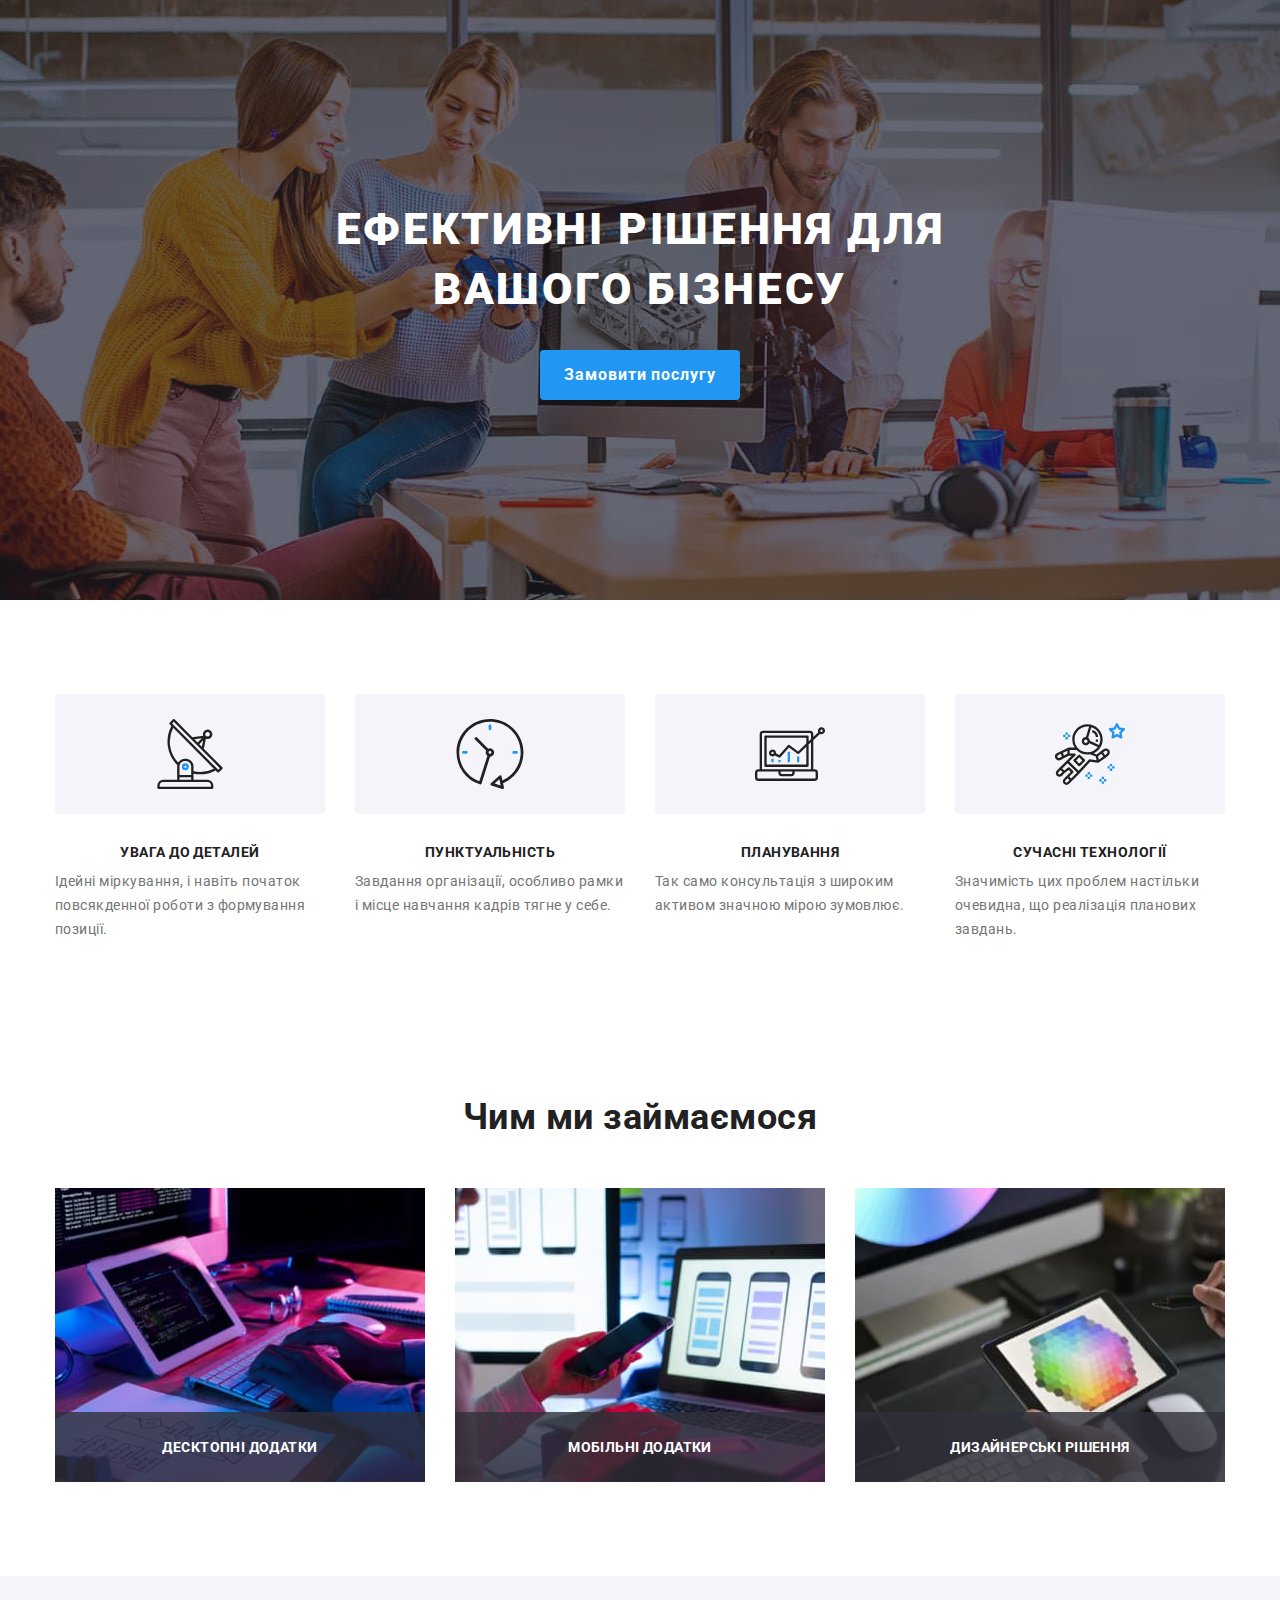
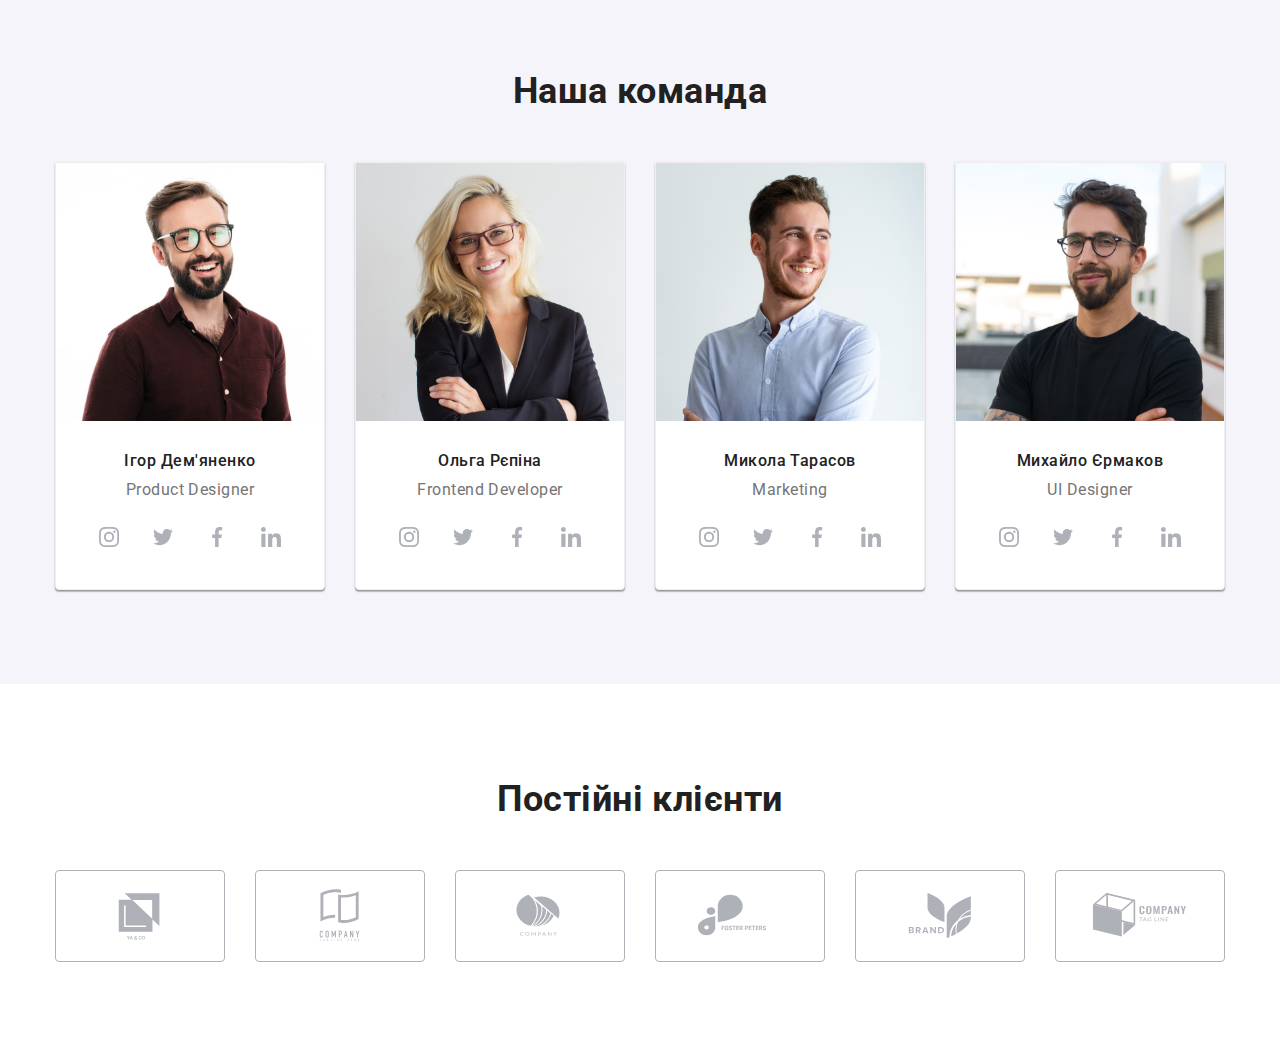
==== index.html @ 3c2da61d "адаптує модальне вікно і бекдроп" ====
<!DOCTYPE html>
<html lang="uk">
  <head>
    <meta charset="UTF-8" />
    <meta http-equiv="X-UA-Compatible" content="IE=edge" />
    <meta name="viewport" content="width=device-width, initial-scale=1.0" />
    <title>WebStudio</title>
    <link
      href="https://fonts.googleapis.com/css2?family=Raleway:wght@700&family=Roboto:wght@400;500;700;900&display=swap"
      rel="stylesheet"
    />
    <link
      rel="stylesheet"
      href="https://cdnjs.cloudflare.com/ajax/libs/modern-normalize/1.1.0/modern-normalize.min.css"
    />
    <link rel="stylesheet" href="./css/styles.css" />
    <link rel="stylesheet" href="./css/main.min.css" />
  </head>
  <body>
    <!--Шапка-->
    <!--
      <header class="header">
      <div class="container header__container">
        <nav class="navigation header__navigation">
          <a class="logo-header" href="#"><span class="web">Web</span>Studio</a>
          <ul class="menu list">
            <li class="menu__item">
              <a class="menu__link current" href="./index.html">Студія</a>
            </li>
            <li class="menu__item"><a class="menu__link" href="./portfolio.html">Портфоліо</a></li>
            <li class="menu__item"><a class="menu__link" href="">Контакти</a></li>
          </ul>
        </nav>
        <ul class="contacts header__contacts list">
          <li class="contacts__item">
            <a class="contacts__link" href="mailto:info@devstudio.com">
              <svg class="icon-color" width="16" height="12">
                <use href="./images/icons.svg#icon-envelope-hover"></use>
              </svg>
              info@devstudio.com
            </a>
          </li>
          <li class="contacts__item">
            <a class="contacts__link" href="tell:+380961111111">
              <svg class="icon-color" width="10" height="16">
                <use href="./images/icons.svg#icon-smartphone"></use>
              </svg>
              +38 096 111 11 11</a
            >
          </li>
        </ul>
      </div>
    </header> -->

    <!--Заказ услуги-->
    <!--Основной контент-->
    
    <main>
        <section class="hero">
        <div class="container hero__container">
          <h1 class="hero__title">ефективні рішення для вашого бізнесу</h1>
          <button data-modal-open class="hero__button" type="button">Замовити послугу</button>
          <div class="backdrop is-hidden" data-modal>
            <div class="modal">
              <button data-modal-close class="modal__button">
                <svg class="modal__button-icon" width="18" height="18">
                  <use href="./images/icons.svg#icon-close-black"></use>
                </svg>
              </button>
            
            
            

              <!--форма-->

              

              <form class="form main__form">
                <b class="main-form__title">Залиште свої дані, ми вам передзвонимо</b>
                <div class="form-field">
                  <label for="name" class="form-field__label">Ім'я</label>
                  <div class="form-field__modal-wrapper">
                    <input class="form-field__input" type="text" name="name" id="name" required />
                    <svg class="form-field__icon" width="18" height="18">
                      <use href="./images/icons.svg#icon-person-form"></use>
                    </svg>
                  </div>
                </div>
                <div class="form-field">
                  <label for="tel" class="form-field__label">Телефон</label>
                  <div class="form-field__modal-wrapper">
                    <input class="form-field__input" type="tel" name="tel" id="tel" required />
                    <svg class="form-field__icon" width="18" height="18">
                      <use href="./images/icons.svg#icon-phone-form"></use>
                    </svg>
                  </div>
                </div>
                <div class="form-field">
                  <label for="mail" class="form-field__label">Пошта</label>
                  <div class="form-field__modal-wrapper">
                    <input class="form-field__input" type="email" name="mail" id="mail" />
                    <svg class="form-field__icon" width="18" height="18">
                      <use href="./images/icons.svg#icon-email-form"></use>
                    </svg>
                  </div>
                </div>
                <div class="form-field">
                  <label for="comment" class="form-field__label">Коментар</label>
                  <textarea
                    class="form-field__comment"
                    type="text"
                    name="comment"
                    id="comment"
                    placeholder="Введіть текст"
                  ></textarea>
                </div>
                <div class="policy">
                  <input
                    type="checkbox"
                    name="policy"
                    class="policy__modal-check visually-hidden"
                    id="policy"
                  />
                  <label for="policy" class="policy__check-text">
                    <span class="policy__wrapper">
                      <svg class="check-icon" width="16" height="15">
                        <use href="./images/icons.svg#icon-Vector"></use>
                      </svg>
                    </span>
                    Погоджуюся з розсилкою та приймаю
                    <a class="policy__contract-form" href=""> Умови договору</a></label
                  >
                </div>
                <div class="form-button">
                  <button class="form-button__submit" type="submit">Відправити</button>
                </div>
              </form>

              
            </div>
          </div>
        </div>
      </section>
    
    

      <!--Особливості-->
      <section class="advantage desk">
        <div class="container advantage__container">
          <h2 class="title visually-hidden">Наші переваги</h2>
          <ul class="review list">
            <li class="review__item">
              <div class="review__picture">
                <svg width="70" height="70">
                  <use href="./images/icons.svg#icon-antenna-1"></use>
                </svg>
              </div>
              <h3 class="review__title">увага до деталей</h3>
              <p class="review__text">
                Ідейні міркування, і навіть початок повсякденної роботи з формування позиції.
              </p>
            </li>

            <li class="review__item">
              <div class="review__picture">
                <svg width="70" height="70">
                  <use href="./images/icons.svg#icon-clock-1"></use>
                </svg>
              </div>
              <h3 class="review__title">пунктуальність</h3>
              <p class="review__text">
                Завдання організації, особливо рамки і місце навчання кадрів тягне у себе.
              </p>
            </li>

            <li class="review__item">
              <div class="review__picture">
                <svg width="70" height="70">
                  <use href="./images/icons.svg#icon-diagram-1"></use>
                </svg>
              </div>
              <h3 class="review__title">планування</h3>
              <p class="review__text">
                Так само консультація з широким активом значною мірою зумовлює.
              </p>
            </li>

            <li class="review__item">
              <div class="review__picture">
                <svg width="70" height="70">
                  <use href="./images/icons.svg#icon-astronaut-1"></use>
                </svg>
              </div>
              <h3 class="review__title">сучасні технології</h3>
              <p class="review__text">
                Значимість цих проблем настільки очевидна, що реалізація планових завдань.
              </p>
            </li>
          </ul>
        </div>
      </section>

      <!--Хто ми-->
      
      <section class="activity section">
        <div class="container activity__container">
          <h2 class="activity__title title">Чим ми займаємося</h2>
          <ul class="kinds list">
            <div class="kinds__thumb">
              <li class="kinds__item">
                <img src="./images/box1.jpg" alt="Розробка комп'ютерних програм" width="370" />
                <p class="kinds__text">десктопні додатки</p>
              </li>
            </div>
            <div class="kinds__thumb">
              <li class="kinds__item">
                <img src="./images/box2.jpg" alt="Розробка мобільних додатків" width="370" />
                <p class="kinds__text">мобільні додатки</p>
              </li>
            </div>
            <div class="kinds__thumb">
              <li class="kinds__item">
                <img src="./images/box3.jpg" alt="Розробка ігор" width="370" />
                <p class="kinds__text">дизайнерські рішення</p>
              </li>
            </div>
          </ul>
        </div>
      </section>
    

      <!--Команда-->
      
      <section class="team section">
        <div class="container team__container">
          <h2 class="team__title title">Наша команда</h2>
          <ul class="team-list list">
            <li class="team-list__item">
              <picture>
                <source srcset="">
                <source srcset="">
                <source srcset="">
              <img src="./images/staff1.jpg" alt="фото співробітника 1" width="270" />
            </picture>
              <div class="team-list__card">
                <h3 class="team-list__name">Ігор Дем'яненко</h3>
                <p class="team-list__text" lang="en">Product Designer</p>
                <ul class="networks list">
                  <li class="networks__item">
                    <a class="networks__link" href="#">
                      <svg class="networks__icon" width="20" height="20">
                        <use href="./images/icons.svg#icon-instagram-2"></use>
                      </svg>
                    </a>
                  </li>
                  <li class="networks__item">
                    <a class="networks__link" href="#">
                      <svg class="networks__icon" width="20" height="20">
                        <use href="./images/icons.svg#icon-twitter-1"></use>
                      </svg>
                    </a>
                  </li>
                  <li class="networks__item">
                    <a class="networks__link" href="#">
                      <svg class="networks__icon" width="20" height="20">
                        <use href="./images/icons.svg#icon-facebook-1"></use>
                      </svg>
                    </a>
                  </li>
                  <li class="networks__item">
                    <a class="networks__link" href="#">
                      <svg class="networks__icon" width="20" height="20">
                        <use href="./images/icons.svg#icon-linkedin-1"></use>
                      </svg>
                    </a>
                  </li>
                </ul>
              </div>
            </li>
            <li class="team-list__item">
              <img src="./images/staff2.jpg" alt="фото співробітника 2" width="270" />
              <div class="team-list__card">
                <h3 class="team-list__name">Ольга Рєпіна</h3>
                <p class="team-list__text" lang="en">Frontend Developer</p>
                <ul class="networks list">
                  <li class="networks__item">
                    <a class="networks__link" href="#">
                      <svg class="networks__icon" width="20" height="20">
                        <use href="./images/icons.svg#icon-instagram-2"></use>
                      </svg>
                    </a>
                  </li>
                  <li class="networks__item">
                    <a class="networks__link" href="#">
                      <svg class="networks__icon" width="20" height="20">
                        <use href="./images/icons.svg#icon-twitter-1"></use>
                      </svg>
                    </a>
                  </li>
                  <li class="networks__item">
                    <a class="networks__link" href="#">
                      <svg class="networks__icon" width="20" height="20">
                        <use href="./images/icons.svg#icon-facebook-1"></use>
                      </svg>
                    </a>
                  </li>
                  <li class="networks__item">
                    <a class="networks__link" href="#">
                      <svg class="networks__icon" width="20" height="20">
                        <use href="./images/icons.svg#icon-linkedin-1"></use>
                      </svg>
                    </a>
                  </li>
                </ul>
              </div>
            </li>
            <li class="team-list__item">
              <img src="./images/staff3.jpg" alt="фото співробітника 3" width="270" />
              <div class="team-list__card">
                <h3 class="team-list__name">Микола Тарасов</h3>
                <p class="team-list__text" lang="en">Marketing</p>
                <ul class="networks list">
                  <li class="networks__item">
                    <a class="networks__link" href="#">
                      <svg class="networks__icon" width="20" height="20">
                        <use href="./images/icons.svg#icon-instagram-2"></use>
                      </svg>
                    </a>
                  </li>
                  <li class="networks__item">
                    <a class="networks__link" href="#">
                      <svg class="networks__icon" width="20" height="20">
                        <use href="./images/icons.svg#icon-twitter-1"></use>
                      </svg>
                    </a>
                  </li>
                  <li class="networks__item">
                    <a class="networks__link" href="#">
                      <svg class="networks__icon" width="20" height="20">
                        <use href="./images/icons.svg#icon-facebook-1"></use>
                      </svg>
                    </a>
                  </li>
                  <li class="networks__item">
                    <a class="networks__link" href="#">
                      <svg class="networks__icon" width="20" height="20">
                        <use href="./images/icons.svg#icon-linkedin-1"></use>
                      </svg>
                    </a>
                  </li>
                </ul>
              </div>
            </li>
            <li class="team-list__item">
              <img src="./images/staff4.jpg" alt="фото співробітника 4" width="270" />
              <div class="team-list__card">
                <h3 class="team-list__name">Михайло Єрмаков</h3>
                <p class="team-list__text" lang="en">UI Designer</p>
                <ul class="networks list">
                  <li class="networks__item">
                    <a class="networks__link" href="#">
                      <svg class="networks__icon" width="20" height="20">
                        <use href="./images/icons.svg#icon-instagram-2"></use>
                      </svg>
                    </a>
                  </li>
                  <li class="networks__item">
                    <a class="networks__link" href="#">
                      <svg class="networks__icon" width="20" height="20">
                        <use href="./images/icons.svg#icon-twitter-1"></use>
                      </svg>
                    </a>
                  </li>
                  <li class="networks__item">
                    <a class="networks__link" href="#">
                      <svg class="networks__icon" width="20" height="20">
                        <use href="./images/icons.svg#icon-facebook-1"></use>
                      </svg>
                    </a>
                  </li>
                  <li class="networks__item">
                    <a class="networks__link" href="#">
                      <svg class="networks__icon" width="20" height="20">
                        <use href="./images/icons.svg#icon-linkedin-1"></use>
                      </svg>
                    </a>
                  </li>
                </ul>
              </div>
            </li>
          </ul>
        </div>
      </section>
    

      <!--Клієнти-->

      

      <section class="clients section">
        <div class="container clients__container">
          <h2 class="clients-title title">Постійні клієнти</h2>
          <ul class="clients-list list">
            <li class="clients-list__logo">
              <a class="clients-list__link" href="#">
                <svg class="clients-link__icon" width="106" height="60">
                  <use href="./images/icons.svg#icon-Logo"></use>
                </svg>
              </a>
            </li>
            <li class="clients-list__logo">
              <a class="clients-list__link" href="#">
                <svg class="clients-link__icon" width="106" height="60">
                  <use href="./images/icons.svg#icon-Logo-1"></use>
                </svg>
              </a>
            </li>
            <li class="clients-list__logo">
              <a class="clients-list__link" href="#">
                <svg class="clients-link__icon" width="106" height="60">
                  <use href="./images/icons.svg#icon-Logo-2"></use>
                </svg>
              </a>
            </li>
            <li class="clients-list__logo">
              <a class="clients-list__link" href="#">
                <svg class="clients-link__icon" width="106" height="60">
                  <use href="./images/icons.svg#icon-Logo-3"></use>
                </svg>
              </a>
            </li>
            <li class="clients-list__logo">
              <a class="clients-list__link" href="#">
                <svg class="clients-link__icon" width="106" height="60">
                  <use href="./images/icons.svg#icon-Logo-4"></use>
                </svg>
              </a>
            </li>
            <li class="clients-list__logo">
              <a class="clients-list__link" href="#">
                <svg class="clients-link__icon" width="106" height="60">
                  <use href="./images/icons.svg#icon-Logo-5"></use>
                </svg>
              </a>
            </li>
          </ul>
        </div>
      </section>
      <!--
    </main>
    <footer class="footer">
      <div class="container main-footer__container">
        <div class="footer-div">
          <a class="footer-div__logo-footer" href=""><span class="web">Web</span>Studio</a>
          <address class="footer-div__address">м. Київ, пр-т Лесі Українки, 26</address>
          <ul class="footer-contacts list">
            <li class="footer-contacts__item">
              <a class="footer-contacts__link" href="mailto:info@devstudio.com"
                >info@devstudio.com</a
              >
            </li>
            <li class="footer-contacts__item">
              <a class="footer-contacts__link" href="tell:+380961111111">+38 096 111 11 11</a>
            </li>
          </ul>
        </div>
        <div class="join">
          <span class="join-us">приєднуйтесть</span>
          <ul class="company-networks list">
            <li class="company-networks__item">
              <a class="company-networks__link" href="#">
                <svg class="networks-icon" width="20" height="20">
                  <use href="./images/icons.svg#icon-instagram-2"></use>
                </svg>
              </a>
            </li>
            <li class="company-networks__item">
              <a class="company-networks__link" href="#">
                <svg class="networks-icon" width="20" height="20">
                  <use href="./images/icons.svg#icon-twitter-1"></use>
                </svg>
              </a>
            </li>
            <li class="company-networks__item">
              <a class="company-networks__link" href="#">
                <svg class="networks-icon" width="20" height="20">
                  <use href="./images/icons.svg#icon-facebook-1"></use>
                </svg>
              </a>
            </li>
            <li class="company-networks__item">
              <a class="company-networks__link" href="#">
                <svg class="networks-icon" width="20" height="20">
                  <use href="./images/icons.svg#icon-linkedin-1"></use>
                </svg>
              </a>
            </li>
          </ul>
        </div>

      -->

        <!--підписка-->
        <!--
        <div class="form-footer">
          <form class="form-footer__title">
            <b>підпишіться на розсилку</b>
            <div class="form-footer__wrapper">
              <div class="form-footer__field">
                <label for="mail" class="form-footer__label"></label>
                <input
                  class="form-footer__input"
                  type="email"
                  name="mail"
                  id="mail"
                  placeholder="E-mail"
                />
              </div>
              <div class="form-case">
                <button class="form-case__submit" type="submit">
                  Підписатися
                  <svg class="form-case__icon" width="24" height="24">
                    <use href="./images/icons.svg#icon-send-footer"></use>
                  </svg>
                </button>
              </div>
            </div>
          </form>
        </div>
      -->
        <!--підписка-->
      </div>
    </footer>
    <script src="./js/modal.js"></script>
  </body>
</html>
---- css/styles.css ----
/*body {
  font-family: 'Roboto', sans-serif;
  color: #212121;
  letter-spacing: 0.03em;
}

:root {
  --main-background-color: #2f303a;
  --main-text-color: #757575;
  --accent-color: #2196f3;
}*/

/*.visually-hidden {
  position: absolute;
  width: 1px;
  height: 1px;
  margin: -1px;
  border: 0;
  padding: 0;
  white-space: nowrap;
  clip-path: inset(100%);
  clip: rect(0 0 0 0);
  overflow: hidden;
}*/

/*h1,
h2,
h3,
h4,
h5,
h6,
p {
  margin: 0;
}

.list {
  list-style: none;
  margin: 0;
  padding: 0;
}*/

/*button {
  cursor: pointer;
}

/*.container {
  margin: 0 auto;
  width: 1200px;
  padding-left: 15px;
  padding-right: 15px;
  }

.section {
  padding-top: 94px;
  padding-bottom: 94px;
}*/

/*img {
  display: block;
  max-width: 100%;
}

.hero {
  padding-top: 200px;
  padding-bottom: 200px;
}

.desk {
  padding-top: 94px;
  padding-bottom: 0;
}*/

/*header*/

/*.main-header {
  display: flex;
  align-items: center;
}

.header {
  background-color: #ffff;
}

.header {
  border-bottom: 1px solid #ececec;
}
.web {
  color: var(--accent-color);
}

.logo-header {
  
  font-family: 'Raleway';
  color: #000000;
  font-weight: 700;
  font-size: 26px;
  line-height: 1.1923;
  text-decoration: none;
}

.main-nav {
  display: flex;
  align-items: center;
}

.nav {
  display: flex;
  margin-left: 93px;
  gap: 50px;
}

.nav a {
  position: relative;
  display: block;
  padding-top: 32px;
  padding-bottom: 32px;

  color: #212121;
  font-weight: 500;
  font-size: 14px;
  line-height: 1.1428;
  text-decoration: none;
  letter-spacing: 0.02em;

  transition-property: color;
  transition-duration: 250ms;
  transition-timing-function: cubic-bezier(0.4, 0, 0.2, 1);
}

.nav .current::before {
  content: '';
  position: absolute;
  width: 100%;
  height: 4px;
  bottom: 0;
  left: 0;
  transform: translateY(1px);

  background: #2196f3;
  border-radius: 2px;
}

.nav .current {
  color: var(--accent-color);
}

.nav a:hover,
.nav a:focus {
  color: var(--accent-color);
}

.contacts {
  display: flex;
  margin-left: auto;
  gap: 50px;
}

.icon-color {
  margin-right: 10px;
  fill: var(--main-text-color);

  transition-property: fill;
  transition-duration: 250ms;
  transition-timing-function: cubic-bezier(0.4, 0, 0.2, 1);
}

.contacts a {
  display: flex;
  color: #757575;
  font-weight: 500;
  font-size: 14px;
  line-height: 1.1428;
  text-decoration: none;
  letter-spacing: 0.02em;
  align-items: center;

  transition-property: color;
  transition-duration: 250ms;
  transition-timing-function: cubic-bezier(0.4, 0, 0.2, 1);
}

.contacts a:hover,
.contacts a:focus {
  color: var(--accent-color);
}

.contacts a:hover .icon-color,
.contacts a:focus .icon-color {
  fill: var(--accent-color);
}*/

/*hero*/

/*.hero {
  background-color: var(--main-background-color);
  color: #ffff;
  text-align: center;
}

.hero {
  max-width: 1600px;
  height: 600px;
  margin-left: auto;
  margin-right: auto;
  background-image: linear-gradient(rgba(47, 48, 58, 0.4), rgba(47, 48, 58, 0.4)),
    url(../images/hero.jpg);
  background-repeat: no-repeat;
  background-size: cover;
  background-position: center;
}

.hero-title {
  width: 696px;
  margin-right: auto;
  margin-left: auto;
  font-weight: 900;
  font-size: 44px;
  line-height: 1.3636;
  letter-spacing: 0.06em;
  text-transform: uppercase;
}

.btn {
  display: inline-block;
  background: var(--accent-color);
  color: #ffff;
  font-family: 'Roboto';
  font-weight: 700;
  font-size: 16px;
  line-height: 1.875;
  letter-spacing: 0.06em;

  border: 0;
  border-radius: 4px;
  padding: 10px 32px;
  min-width: 152px;
  min-height: 30px;
  margin-top: 30px;

  transition-property: background-color;
  transition-duration: 250ms;
  transition-timing-function: cubic-bezier(0.4, 0, 0.2, 1);
}

.btn:hover,
.btn:focus {
  border: none;
  background-color: #188ce8;
}

.btn:active {
  border: none;
}

.backdrop {
  position: fixed;
  top: 0;
  left: 50%;
  width: 1600px;
  height: 1024px;
  transform: translate(-50%);
  transition: opacity 250ms cubic-bezier(0.4, 0, 0.2, 1),
    visibility 250ms cubic-bezier(0.4, 0, 0.2, 1);
  z-index: 1;

  background: rgba(0, 0, 0, 0.2);
}

.backdrop.is-hidden {
  opacity: 0;
  visibility: hidden;
  pointer-events: none;
}

.modal {
  position: absolute;
  top: 50%;
  left: 50%;
  transform: translate(-50%, -50%) scale(1);
  transition: transform 250ms cubic-bezier(0.4, 0, 0.2, 1);

  width: 528px;
  background: #ffffff;
  border-radius: 4px;
  box-shadow: 0px 1px 3px rgba(0, 0, 0, 0.12), 0px 1px 1px rgba(0, 0, 0, 0.14),
    0px 2px 1px rgba(0, 0, 0, 0.2);
}

.backdrop.is-hidden .modal {
  transform: translate(-50%, -50%) scale(0);
}

.modal-buttom {
  position: absolute;
  width: 30px;
  height: 30px;
  background-color: #ffffff;
  border: 1px solid rgba(0, 0, 0, 0.1);
  border-radius: 50%;
  top: 8px;
  right: 8px;
}

.buttom-icon {
  width: 100%;
  height: 100%;
  transition: fill 250ms cubic-bezier(0.4, 0, 0.2, 1);
}

.buttom-icon:hover,
.buttom-icon:focus {
  fill: var(--accent-color);
}

.main-form {
  width: 100%;
  margin-left: auto;
  margin-right: auto;
  padding: 40px;
}

.form-action-title {
  display: block;
  font-weight: 700;
  font-size: 20px;
  line-height: 1.15;
  text-align: center;
  letter-spacing: 0.03em;
  color: #212121;

  margin-bottom: 12px;
}

.form-field {
  display: flex;
  flex-direction: column;

  text-align: left;
  margin-bottom: 10px;
}

.form-label {
  font-weight: 400;
  font-size: 12px;
  line-height: 1.1667;
  letter-spacing: 0.01em;
  color: var(--main-text-color);
  margin-bottom: 4px;
}

.modal-wrapper {
  position: relative;
}

.form-input {
  width: 448px;
  height: 40px;
  padding: 12px 42px;
  margin: 0;
  border: 1px solid rgba(33, 33, 33, 0.2);
  outline: transparent;
  border-radius: 4px;
  transition: border-color 250ms cubic-bezier(0.4, 0, 0.2, 1);
  cursor: text;
  font-size: 12px;
}

.form-icon {
  position: absolute;
  top: 50%;
  left: 15px;
  transform: translateY(-50%);
  transition: fill 250ms cubic-bezier(0.4, 0, 0.2, 1);
}

.form-input:focus {
  border-color: var(--accent-color);
}

.form-input:focus + .form-icon {
  fill: var(--accent-color);
}

.form-comment {
  width: 100%;
  height: 120px;
  border: 1px solid rgba(33, 33, 33, 0.2);
  border-radius: 4px;
  outline: transparent;
  resize: none;
  padding: 12px 16px;
  transition: border-color 250ms cubic-bezier(0.4, 0, 0.2, 1);
  font-size: 12px;
}

.form-comment::placeholder {
  display: block;
  padding-top: 6px;
  font-weight: 400;
  font-size: 12px;
  line-height: 1.1667px;
  letter-spacing: 0.01em;

  color: rgba(117, 117, 117, 0.5);
}

.form-comment:focus {
  border-color: var(--accent-color);
}

.check-text {
  font-weight: 400;
  font-size: 14px;
  line-height: 1.7143;
  letter-spacing: 0.03em;
  color: var(--main-text-color);
  display: flex;
  align-items: center;
}

.check-text span {
  width: 16px;
  height: 15px;
  border: 2px solid #212121;
  border-radius: 2px;
  margin-right: 7px;
  display: flex;
  align-items: center;
  justify-content: center;
  fill: transparent;
  transition: border-color 250ms cubic-bezier(0.4, 0, 0.2, 1);
  margin-left: 12px;
}

.modal-check:checked + .check-text span {
  background-color: var(--accent-color);
  fill: #ffffff;
  border: none;
}

.modal-check:focus + .check-text span {
  border-color: var(--accent-color);
}

.contract-form {
  margin-left: 5px;
  color: var(--accent-color);
}

.form-button {
  margin-bottom: 40px;
  margin-top: 30px;
}

.form-submit {
  width: 200px;
  height: 50px;
  background: var(--accent-color);
  border-radius: 4px;
  border-color: transparent;
  font-weight: 700;
  font-size: 16px;
  line-height: 1.875px;
  letter-spacing: 0.06em;
  box-shadow: 0px 4px 4px rgba(0, 0, 0, 0.15);
  padding: 0;
  color: #ffffff;
  transition: background-color 250ms cubic-bezier(0.4, 0, 0.2, 1);
}

.form-submit:hover,
.form-submit:focus {
  background-color: #188ce8;
}*/

/* advatages*/

/*написання картинки з вбудованою іконкою*/

/*.picture {
  display: flex;
  height: 120px;
  background: #f5f4fa;
  border-radius: 4px;
  margin-bottom: 30px;
  align-items: center;
  justify-content: center;
}

.title {
  margin-bottom: 50px;
  font-weight: 700;
  font-size: 36px;
  line-height: 1.1666;
}

.advantage-review {
  display: flex;
  flex-wrap: wrap;
  gap: 30px;
  justify-content: space-between;
}

.advantage-review .item {
  flex-basis: calc((100% - 90px) / 4);
}
  

.advantage-point {
  margin-bottom: 10px;
  font-weight: 700;
  font-size: 14px;
  line-height: 1.1428;
  text-transform: uppercase;
}

.advantage-review p {
  color: var(--main-text-color);
  font-size: 14px;
  line-height: 1.7142;
}*/

/*Activity*/

/*.activity {
  text-align: center;
}

.activity-review {
  display: flex;
  gap: 30px;
  justify-content: space-between;
}

.activity-review .item {
  flex-basis: calc((100% - 60px) / 3);
}

.thumb {
  position: relative;
}

.thumb .label {
  position: absolute;
  width: 100%;
  height: 70px;
  bottom: 0;
  background: rgba(47, 48, 58, 0.8);

  font-weight: 700;
  font-size: 14px;
  line-height: 1.1429;
  text-align: center;
  letter-spacing: 0.03em;
  text-transform: uppercase;
  color: #ffffff;

  padding-top: 27px;
  padding-bottom: 27px;
}*/
/*.activity-review .item + .item {
  margin-left: 30px;
}*/

/*team*/

/*.team {
  background-color: #f5f4fa;
  text-align: center;
}

.team-review {
  display: flex;
  gap: 30px;
  justify-content: space-between;
}

.team-review .item {
  box-shadow: 0px 1px 3px rgba(0, 0, 0, 0.12), 0px 1px 1px rgba(0, 0, 0, 0.14),
    0px 2px 1px rgba(0, 0, 0, 0.2);
}

/*team-review .item {
  flex-basis: calc((100% - 90px) / 4);
}


.card-bottom {
  padding-top: 30px;
  padding-bottom: 30px;
}

.team-names {
  margin-bottom: 10px;

  font-weight: 500;
  font-size: 16px;
  line-height: 1.1875;
}

.team-review p {
  color: var(--main-text-color);
  font-size: 16px;
  line-height: 1.1875;
  margin-bottom: 16px;
}


.networks {
  display: flex;
  justify-content: center;
  gap: 10px;
}
.team-networks {
  width: 44px;
  height: 44px;
}

.network-link {
  width: 100%;
  height: 100%;
  
  border-radius: 50%;
  display: flex;
  align-items: center;
  justify-content: center;
  fill: #afb1b8;

  transition-property: background-color;
  transition-duration: 250ms;
  transition-timing-function: cubic-bezier(0.4, 0, 0.2, 1);
}

.networks-icon {
  transition-property: fill;
  transition-duration: 250ms;
  transition-timing-function: cubic-bezier(0.4, 0, 0.2, 1);
}

.network-link:hover,
.network-link:focus {
  background-color: var(--accent-color);
}

.network-link:hover .networks-icon,
.network-link:focus .networks-icon {
  fill: #ffffff;
}

.team-review .item {
  flex-basis: calc((100% - 90px) / 4);
  background: #ffffff;
  border: 1px solid #eeeeee;
  border-radius: 0px 0px 4px 4px;
}*/

/*Постійні клієнти*/

/*.clients {
  text-align: center;
}

.clients-list {
  display: flex;
  gap: 30px;
  justify-content: space-between;
}

.client-link {
  width: 100%;
  height: 100%;
  display: flex;
  align-items: center;
  justify-content: center;
  fill: #afb1b8;

  border: 1px solid #afb1b8;
  border-radius: 4px;

  transition-property: border-color;
  transition-duration: 250ms;
  transition-timing-function: cubic-bezier(0.4, 0, 0.2, 1);
}

.client-logo {
  height: 92px;
  flex-basis: calc((100% - 150px) / 6);
}

.client-link:hover,
.client-link:focus {
  border-color: var(--accent-color);
}

.client-link:hover .client-icon,
.client-link:focus .client-icon {
  fill: var(--accent-color);
}

.client-icon {
  transition-property: fill;
  transition-duration: 250ms;
  transition-timing-function: cubic-bezier(0.4, 0, 0.2, 1);
}*/

/*footer*/

/*.footer {
  background-color: var(--main-background-color);
  padding-top: 60px;
  padding-bottom: 60px;
}

.logo-footer {
    display: inline-block;
  margin-bottom: 20px;
  font-family: 'Raleway';
  color: #ffffff;
  font-weight: 700;
  font-size: 26px;
  line-height: 1.1923;
  text-decoration: none;
}

.address {
  margin-bottom: 9px;
  font-style: normal;
  font-size: 14px;
  line-height: 1.7142;
  color: #ffff;
}

.footer-contacts .item:not(:last-child) {
  margin-bottom: 9px;
}
.footer-contacts a {
  font-size: 14px;
  line-height: 1.7142;
  color: rgba(255, 255, 255, 0.6);
  text-decoration: none;

  transition-property: color;
  transition-duration: 250ms;
  transition-timing-function: cubic-bezier(0.4, 0, 0.2, 1);
}

.footer-contacts a:hover,
.footer-contacts a:focus {
  color: var(--accent-color);
}

.join {
  margin-left: 70px;
}

.join-us {
  display: block;
  margin-bottom: 20px;
  font-weight: 700;
  font-size: 14px;
  line-height: 1.1429;
  letter-spacing: 0.03em;
  text-transform: uppercase;

  color: #ffffff;
}

.footer-networks {
  display: flex;
  justify-content: left;
  gap: 10px;
}

.company-networks {
  width: 44px;
  height: 44px;
}

.company-network-link {
  width: 100%;
  height: 100%;
  background-color: rgba(255, 255, 255, 0.1);
  border-radius: 50%;
  display: flex;
  align-items: center;
  justify-content: center;
  fill: #ffffff;

  transition-property: background-color;
  transition-duration: 250ms;
  transition-timing-function: cubic-bezier(0.4, 0, 0.2, 1);
}

.company-network-link:hover,
.company-network-link:focus {
  background-color: var(--accent-color);
}

.main-footer {
  display: flex;
  align-items: baseline;
}

.form-footer-title {
  display: block;
  font-weight: 700;
  font-size: 14px;
  line-height: 1.1429;
  letter-spacing: 0.03em;
  text-transform: uppercase;

  color: #ffffff;
}

.form-footer {
  margin-left: auto;
}

.form-input-footer {
  width: 358px;
  height: 50px;
  padding: 15px 16px;
  margin-right: 12px;
  border: 1px solid rgba(255, 255, 255, 0.3);
  background-color: var(--main-background-color);
  border-radius: 4px;
  outline: transparent;
  color: #ffffff;
}

.form-submit-footer {
  display: flex;
  width: 200px;
  height: 50px;
  background: var(--accent-color);
  border-radius: 4px;
  border-color: transparent;
  font-weight: 700;
  font-size: 16px;
  line-height: 1.875px;
  align-items: center;
  letter-spacing: 0.06em;

  color: #ffffff;
  align-items: center;
  justify-content: center;

  transition: background-color 250ms cubic-bezier(0.4, 0, 0.2, 1);
}

.form-buttom-icon {
  fill: #ffffff;
  margin-left: 10px;
}

.form-submit-footer:hover,
.form-submit-footer:focus {
  background-color: #188ce8;
}

.footer-wrapper {
  display: flex;
  margin-top: 20px;
}*/

/* ПОРТФОЛІО*/

/*.portfolio-buttons {
  display: flex;
  gap: 8px;
  justify-content: center;

  margin-bottom: 50px;
}

.portfolio-buttons button {
  min-width: 73px;
  font-family: 'Roboto';
  font-weight: 500;
  font-size: 16px;
  line-height: 1.625;
  border: none;
  background: #f5f4fa;
  color: #212121;
  border-radius: 4px;
  padding-top: 6px;
  padding-bottom: 6px;
  padding-right: 22px;
  padding-left: 22px;
  text-align: center;

    transition: color 250ms cubic-bezier(0.4, 0, 0.2, 1),
    background-color 250ms cubic-bezier(0.4, 0, 0.2, 1),
    box-shadow 250ms cubic-bezier(0.4, 0, 0.2, 1);
}

.portfolio-buttons button:hover,
.portfolio-buttons button:focus,
.portfolio-buttons button:active {
  color: #ffffff;
  background-color: var(--accent-color);

  box-shadow: 0px 3px 1px rgba(0, 0, 0, 0.1), 0px 1px 2px rgba(0, 0, 0, 0.08),
    0px 2px 2px rgba(0, 0, 0, 0.12);
}

.portfolio-buttons .main {
  padding-top: 6px;
  padding-bottom: 6px;
  padding-right: 25px;
  padding-left: 25px;
}*/

/*.portfolio-examples {
  display: flex;
  flex-wrap: wrap;
  gap: 30px;
  justify-content: space-between;
}

.example-link {
  text-decoration: none;
  display: block;

  transition: box-shadow 250ms cubic-bezier(0.4, 0, 0.2, 1);
}

.example-link:hover,
.example-link:focus {
  box-shadow: 0px 1px 1px rgba(0, 0, 0, 0.12), 0px 4px 4px rgba(0, 0, 0, 0.06),
    1px 4px 6px rgba(0, 0, 0, 0.16);
}

.portfolio-examples .item {
  background-color: #ffffff;
  flex-basis: calc((100% - 60px) / 3);
  
}

.project-title {
  margin-bottom: 4px;

  font-weight: 700;
  font-size: 18px;
  line-height: 2;
  letter-spacing: 0.06em;

  color: #212121;
}

.portfolio-examples p {
 
  font-size: 16px;
  line-height: 1.875;
  color: var(--main-text-color);
}

.portfolio-examples .box {
  border-right: 1px solid #eeeeee;
  border-bottom: 1px solid #eeeeee;
  border-left: 1px solid #eeeeee;

  padding-top: 20px;
  padding-right: 24px;
  padding-bottom: 20px;
  padding-left: 24px;
}

.overlay {
  position: relative;
  overflow: hidden;
}

.overlay > .description {
  position: absolute;
  top: 0;
  left: 0;
  width: 100%;
  height: 100%;
  background: rgba(33, 150, 243, 0.9);

  transform: translateY(100%);
  transition: transform 250ms cubic-bezier(0.4, 0, 0.2, 1);
  display: flex;
  align-items: center;
  justify-content: center;
  padding-left: 24px;
  padding-right: 24px;
  font-weight: 400;
  font-size: 18px;
  line-height: 1.5556;
  letter-spacing: 0.03em;
  color: #ffffff;

  text-align: left;
}

.example-link:hover .description,
.example-link:focus .description {
  transform: translateY(0);
  opacity: 1;
}*/
---- css/main.min.css ----
body{font-family:"Roboto",sans-serif;color:#212121;letter-spacing:.03em}:root{--main-background-color: #2f303a;--main-text-color: #757575;--accent-color: #2196f3}.visually-hidden{position:absolute;width:1px;height:1px;margin:-1px;border:0;padding:0;white-space:nowrap;-webkit-clip-path:inset(100%);clip-path:inset(100%);clip:rect(0 0 0 0);overflow:hidden}button{cursor:pointer}img{display:block;max-width:100%;width:100%;height:auto}.hero{padding-top:118px;padding-bottom:198px}@media screen and (min-width: 1200px){.hero{padding-top:200px;padding-bottom:280px}}.title{margin-bottom:30px;font-weight:700;font-size:28px;line-height:1.1786}@media screen and (min-width: 1200px){.title{margin-bottom:50px;font-weight:700;font-size:36px;line-height:1.1666}}h1,h2,h3,h4,h5,h6,p{margin:0}.list{list-style:none;margin:0;padding:0}.container{margin:0 auto;width:100%;padding-left:15px;padding-right:15px}@media screen and (min-width: 480px){.container{max-width:480px}}@media screen and (min-width: 768px){.container{max-width:768px}}@media screen and (min-width: 1200px){.container{max-width:1200px}}.section{padding-top:60px;padding-bottom:60px}@media screen and (min-width: 1200px){.section{padding-top:94px;padding-bottom:94px}}.header{background-color:#fff;border-bottom:1px solid #ececec}.header__container{display:-webkit-box;display:-ms-flexbox;display:flex;-webkit-box-align:center;-ms-flex-align:center;align-items:center}.logo-header{font-family:"Raleway";color:#000;font-weight:700;font-size:26px;line-height:1.1923;text-decoration:none}.web{color:var(--accent-color)}.header__navigation{display:-webkit-box;display:-ms-flexbox;display:flex;-webkit-box-align:center;-ms-flex-align:center;align-items:center}.menu{display:-webkit-box;display:-ms-flexbox;display:flex;margin-left:93px;gap:50px}.menu__link{position:relative;display:block;padding-top:32px;padding-bottom:32px;color:#212121;font-weight:500;font-size:14px;line-height:1.1428;text-decoration:none;letter-spacing:.02em;-webkit-transition-property:color;transition-property:color;-webkit-transition-duration:250ms;transition-duration:250ms;-webkit-transition-timing-function:cubic-bezier(0.4, 0, 0.2, 1);transition-timing-function:cubic-bezier(0.4, 0, 0.2, 1)}.menu__link:hover,.menu__link:focus{color:var(--accent-color)}.current{color:var(--accent-color)}.current::before{content:"";position:absolute;width:100%;height:4px;bottom:0;left:0;-webkit-transform:translateY(1px);transform:translateY(1px);background:#2196f3;border-radius:2px}.header__contacts{display:-webkit-box;display:-ms-flexbox;display:flex;margin-left:auto;gap:50px}.icon-color{margin-right:10px;fill:var(--main-text-color);-webkit-transition-property:fill;transition-property:fill;-webkit-transition-duration:250ms;transition-duration:250ms;-webkit-transition-timing-function:cubic-bezier(0.4, 0, 0.2, 1);transition-timing-function:cubic-bezier(0.4, 0, 0.2, 1)}.header__contacts a:hover .icon-color,.header__contacts a:focus .icon-color{fill:var(--accent-color)}.contacts__link{display:-webkit-box;display:-ms-flexbox;display:flex;color:var(--main-text-color);font-weight:500;font-size:14px;line-height:1.1428;text-decoration:none;letter-spacing:.02em;-webkit-box-align:center;-ms-flex-align:center;align-items:center;-webkit-transition-property:color;transition-property:color;-webkit-transition-duration:250ms;transition-duration:250ms;-webkit-transition-timing-function:cubic-bezier(0.4, 0, 0.2, 1);transition-timing-function:cubic-bezier(0.4, 0, 0.2, 1)}.contacts__link:hover,.contacts__link:focus{color:var(--accent-color)}.hero{background-color:var(--main-background-color);color:#fff;text-align:center}.hero{max-width:480px;height:400px;margin-left:auto;margin-right:auto;background-image:-webkit-gradient(linear, left top, left bottom, from(rgba(47, 48, 58, 0.4)), to(rgba(47, 48, 58, 0.4))),url(../images/hero-mob-1x.jpg);background-image:linear-gradient(rgba(47, 48, 58, 0.4), rgba(47, 48, 58, 0.4)),url(../images/hero-mob-1x.jpg);background-repeat:no-repeat;background-size:cover;background-position:center}@media screen and (min-width: 480px){.hero{background-image:-webkit-gradient(linear, left top, left bottom, from(rgba(47, 48, 58, 0.4)), to(rgba(47, 48, 58, 0.4))),url(../images/hero-tab-1x.jpg);background-image:linear-gradient(rgba(47, 48, 58, 0.4), rgba(47, 48, 58, 0.4)),url(../images/hero-tab-1x.jpg)}}@media screen and (min-width: 768px){.hero{background-image:-webkit-gradient(linear, left top, left bottom, from(rgba(47, 48, 58, 0.4)), to(rgba(47, 48, 58, 0.4))),url(../images/hero.jpg);background-image:linear-gradient(rgba(47, 48, 58, 0.4), rgba(47, 48, 58, 0.4)),url(../images/hero.jpg)}}@media screen and (min-width: 768px){.hero{max-width:768px;height:400px}}@media screen and (min-width: 1200px){.hero{max-width:1600px;height:600px}}.hero__title{width:360px;margin-right:auto;margin-left:auto;font-weight:900;font-size:26px;line-height:1.6154;letter-spacing:.06em;text-transform:uppercase}@media screen and (min-width: 1200px){.hero__title{width:696px;font-weight:900;font-size:44px;line-height:1.3636}}.hero__button{display:inline-block;background:var(--accent-color);color:#fff;font-family:"Roboto";font-weight:700;font-size:16px;line-height:1.875;letter-spacing:.06em;border:0;border-radius:4px;width:200px;height:50px;margin-top:30px;-webkit-transition-property:background-color;transition-property:background-color;-webkit-transition-duration:250ms;transition-duration:250ms;-webkit-transition-timing-function:cubic-bezier(0.4, 0, 0.2, 1);transition-timing-function:cubic-bezier(0.4, 0, 0.2, 1)}.hero__button:hover,.hero__button:focus{border:none;background-color:#188ce8}.hero__button:active{border:none}.backdrop{position:fixed;top:0;left:50%;width:480px;height:796px;-webkit-transform:translate(-50%);transform:translate(-50%);-webkit-transition:opacity 250ms cubic-bezier(0.4, 0, 0.2, 1),visibility 250ms cubic-bezier(0.4, 0, 0.2, 1);transition:opacity 250ms cubic-bezier(0.4, 0, 0.2, 1),visibility 250ms cubic-bezier(0.4, 0, 0.2, 1);z-index:1;background:rgba(0,0,0,.2);overflow-y:scroll}@media screen and (min-width: 768px){.backdrop{width:768px;height:1024px}}@media screen and (min-width: 1200px){.backdrop{width:1600px;height:1024px}}.backdrop.is-hidden{opacity:0;visibility:hidden;pointer-events:none}.modal{position:absolute;top:50%;left:50%;-webkit-transform:translate(-50%, -50%) scale(1);transform:translate(-50%, -50%) scale(1);-webkit-transition:-webkit-transform 250ms cubic-bezier(0.4, 0, 0.2, 1);transition:-webkit-transform 250ms cubic-bezier(0.4, 0, 0.2, 1);transition:transform 250ms cubic-bezier(0.4, 0, 0.2, 1);transition:transform 250ms cubic-bezier(0.4, 0, 0.2, 1), -webkit-transform 250ms cubic-bezier(0.4, 0, 0.2, 1);width:450px;height:609px;background:#fff;border-radius:4px;-webkit-box-shadow:0px 1px 3px rgba(0,0,0,.12),0px 1px 1px rgba(0,0,0,.14),0px 2px 1px rgba(0,0,0,.2);box-shadow:0px 1px 3px rgba(0,0,0,.12),0px 1px 1px rgba(0,0,0,.14),0px 2px 1px rgba(0,0,0,.2)}.backdrop.is-hidden .modal{-webkit-transform:translate(-50%, -50%) scale(0);transform:translate(-50%, -50%) scale(0)}@media screen and (min-width: 1200px){.modal{width:528px;height:581px}}.modal__button{position:absolute;width:30px;height:30px;background-color:#fff;border:1px solid rgba(0,0,0,.1);border-radius:50%;top:8px;right:8px}.modal__button-icon{width:100%;height:100%;-webkit-transition:fill 250ms cubic-bezier(0.4, 0, 0.2, 1);transition:fill 250ms cubic-bezier(0.4, 0, 0.2, 1)}.modal__button-icon:hover,.modal__button-icon:focus{fill:var(--accent-color)}.main__form{width:100%;margin-left:auto;margin-right:auto;padding:40px}.main-form__title{display:block;font-weight:700;font-size:20px;line-height:1.15;text-align:center;letter-spacing:.03em;color:#212121;margin-bottom:12px}.form-field{display:-webkit-box;display:-ms-flexbox;display:flex;-webkit-box-orient:vertical;-webkit-box-direction:normal;-ms-flex-direction:column;flex-direction:column;text-align:left;margin-bottom:10px}.form-field__label{font-weight:400;font-size:12px;line-height:1.1667;letter-spacing:.01em;color:var(--main-text-color);margin-bottom:4px}.form-field__modal-wrapper{position:relative}.form-field__input{width:370px;height:40px;padding:12px 42px;margin:0;border:1px solid rgba(33,33,33,.2);outline:rgba(0,0,0,0);border-radius:4px;-webkit-transition:border-color 250ms cubic-bezier(0.4, 0, 0.2, 1);transition:border-color 250ms cubic-bezier(0.4, 0, 0.2, 1);cursor:text;font-size:12px}.form-field__input:focus{border-color:var(--accent-color)}@media screen and (min-width: 1200px){.form-field__input{width:448px}}.form-field__icon{position:absolute;top:50%;left:15px;-webkit-transform:translateY(-50%);transform:translateY(-50%);-webkit-transition:fill 250ms cubic-bezier(0.4, 0, 0.2, 1);transition:fill 250ms cubic-bezier(0.4, 0, 0.2, 1)}.form-field__input:focus+.form-field__icon{fill:var(--accent-color)}.form-field__comment{width:100%;height:120px;border:1px solid rgba(33,33,33,.2);border-radius:4px;outline:rgba(0,0,0,0);resize:none;padding:12px 16px;-webkit-transition:border-color 250ms cubic-bezier(0.4, 0, 0.2, 1);transition:border-color 250ms cubic-bezier(0.4, 0, 0.2, 1);font-size:12px}.form-field__comment::-webkit-input-placeholder{display:block;padding-top:6px;font-weight:400;font-size:12px;line-height:1.1667px;letter-spacing:.01em;color:rgba(117,117,117,.5)}.form-field__comment::-moz-placeholder{display:block;padding-top:6px;font-weight:400;font-size:12px;line-height:1.1667px;letter-spacing:.01em;color:rgba(117,117,117,.5)}.form-field__comment:-ms-input-placeholder{display:block;padding-top:6px;font-weight:400;font-size:12px;line-height:1.1667px;letter-spacing:.01em;color:rgba(117,117,117,.5)}.form-field__comment::-ms-input-placeholder{display:block;padding-top:6px;font-weight:400;font-size:12px;line-height:1.1667px;letter-spacing:.01em;color:rgba(117,117,117,.5)}.form-field__comment::placeholder{display:block;padding-top:6px;font-weight:400;font-size:12px;line-height:1.1667px;letter-spacing:.01em;color:rgba(117,117,117,.5)}.form-field__comment:focus{border-color:var(--accent-color)}.policy__check-text{font-weight:400;font-size:12px;line-height:1.1666666667;letter-spacing:.03em;color:var(--main-text-color);display:-webkit-box;display:-ms-flexbox;display:flex;-webkit-box-align:center;-ms-flex-align:center;align-items:center}@media screen and (min-width: 1200px){.policy__check-text{font-size:14px;line-height:1.7142857143}}.policy__wrapper{width:16px;height:15px;border:2px solid #212121;border-radius:2px;margin-right:7px;display:-webkit-box;display:-ms-flexbox;display:flex;-webkit-box-align:center;-ms-flex-align:center;align-items:center;-webkit-box-pack:center;-ms-flex-pack:center;justify-content:center;fill:rgba(0,0,0,0);-webkit-transition:border-color 250ms cubic-bezier(0.4, 0, 0.2, 1);transition:border-color 250ms cubic-bezier(0.4, 0, 0.2, 1);margin-left:12px}.policy__modal-check:checked+.policy__check-text .policy__wrapper{background-color:var(--accent-color);fill:#fff;border:none}.policy__modal-check:focus+.policy__check-text .policy__wrapper{border-color:var(--accent-color)}.policy__contract-form{margin-left:5px;color:var(--accent-color)}.form-button{margin-bottom:40px;margin-top:30px}.form-button__submit{width:200px;height:50px;background:var(--accent-color);border-radius:4px;border-color:rgba(0,0,0,0);font-weight:700;font-size:16px;line-height:1.875px;letter-spacing:.06em;-webkit-box-shadow:0px 4px 4px rgba(0,0,0,.15);box-shadow:0px 4px 4px rgba(0,0,0,.15);padding:0;color:#fff;-webkit-transition:background-color 250ms cubic-bezier(0.4, 0, 0.2, 1);transition:background-color 250ms cubic-bezier(0.4, 0, 0.2, 1)}.form-button__submit:hover,.form-button__submit:focus{background-color:#188ce8}.desk{padding-top:60px;padding-bottom:60px}@media screen and (min-width: 1200px){.desk{padding-top:94px}}.review{display:-webkit-box;display:-ms-flexbox;display:flex;-ms-flex-wrap:wrap;flex-wrap:wrap;gap:30px;-webkit-box-pack:justify;-ms-flex-pack:justify;justify-content:space-between}.review__item{width:100%}@media screen and (min-width: 768px){.review__item{width:calc((100% - 30px)/2)}}@media screen and (min-width: 1200px){.review__item{width:calc((100% - 90px)/4)}}.review__picture{display:-webkit-box;display:-ms-flexbox;display:flex;height:120px;background:#f5f4fa;border-radius:4px;margin-bottom:30px;-webkit-box-align:center;-ms-flex-align:center;align-items:center;-webkit-box-pack:center;-ms-flex-pack:center;justify-content:center}.review__title{margin-bottom:10px;font-weight:700;font-size:14px;line-height:1.1428;text-transform:uppercase;text-align:center}.review__text{color:var(--main-text-color);font-size:14px;line-height:1.7142}.activity{text-align:center}@media screen and (max-width: 1200px){.activity{display:none}}.kinds{display:-webkit-box;display:-ms-flexbox;display:flex;gap:30px;-webkit-box-pack:justify;-ms-flex-pack:justify;justify-content:space-between}.kinds__item{-ms-flex-preferred-size:calc((100% - 60px)/3);flex-basis:calc((100% - 60px)/3)}.kinds__thumb{position:relative}.kinds__text{position:absolute;width:100%;height:70px;bottom:0;background:rgba(47,48,58,.8);font-weight:700;font-size:14px;line-height:1.1429;text-align:center;letter-spacing:.03em;text-transform:uppercase;color:#fff;padding-top:27px;padding-bottom:27px}.team{background-color:#f5f4fa;text-align:center}.team-list{display:-webkit-box;display:-ms-flexbox;display:flex;-ms-flex-wrap:wrap;flex-wrap:wrap;gap:30px;-webkit-box-pack:justify;-ms-flex-pack:justify;justify-content:space-between}.team-list__item{-webkit-box-shadow:0px 1px 3px rgba(0,0,0,.12),0px 1px 1px rgba(0,0,0,.14),0px 2px 1px rgba(0,0,0,.2);box-shadow:0px 1px 3px rgba(0,0,0,.12),0px 1px 1px rgba(0,0,0,.14),0px 2px 1px rgba(0,0,0,.2)}.team-list__card{padding-top:30px;padding-bottom:30px}.team-list__name{margin-bottom:10px;font-weight:500;font-size:16px;line-height:1.1875}.team-list__text{color:var(--main-text-color);font-size:16px;line-height:1.1875;margin-bottom:16px}.team-list__item{width:100%;background:#fff;border:1px solid #eee;border-radius:0px 0px 4px 4px}@media screen and (min-width: 768px){.team-list__item{width:calc((100% - 30px)/2)}}@media screen and (min-width: 1200px){.team-list__item{width:calc((100% - 90px)/4)}}.networks{display:-webkit-box;display:-ms-flexbox;display:flex;-webkit-box-pack:center;-ms-flex-pack:center;justify-content:center;gap:10px}.networks__item{width:44px;height:44px}.networks__link{width:100%;height:100%;border-radius:50%;display:-webkit-box;display:-ms-flexbox;display:flex;-webkit-box-align:center;-ms-flex-align:center;align-items:center;-webkit-box-pack:center;-ms-flex-pack:center;justify-content:center;fill:#afb1b8;-webkit-transition-property:background-color;transition-property:background-color;-webkit-transition-duration:250ms;transition-duration:250ms;-webkit-transition-timing-function:cubic-bezier(0.4, 0, 0.2, 1);transition-timing-function:cubic-bezier(0.4, 0, 0.2, 1)}.networks__link:hover,.networks__link:focus{background-color:var(--accent-color)}.networks__icon{-webkit-transition-property:fill;transition-property:fill;-webkit-transition-duration:250ms;transition-duration:250ms;-webkit-transition-timing-function:cubic-bezier(0.4, 0, 0.2, 1);transition-timing-function:cubic-bezier(0.4, 0, 0.2, 1)}.networks__link:hover .networks__icon,.networks__link:focus .networks__icon{fill:#fff}.clients{text-align:center}.clients-list{display:-webkit-box;display:-ms-flexbox;display:flex;-ms-flex-wrap:wrap;flex-wrap:wrap;gap:30px;-webkit-box-pack:justify;-ms-flex-pack:justify;justify-content:space-between}.clients-list__logo{height:92px;width:calc((100% - 30px)/2)}@media screen and (min-width: 768px){.clients-list__logo{width:calc((100% - 60px)/3)}}@media screen and (min-width: 1200px){.clients-list__logo{width:calc((100% - 150px)/6)}}.clients-list__link{width:100%;height:100%;display:-webkit-box;display:-ms-flexbox;display:flex;-webkit-box-align:center;-ms-flex-align:center;align-items:center;-webkit-box-pack:center;-ms-flex-pack:center;justify-content:center;fill:#afb1b8;border:1px solid #afb1b8;border-radius:4px;-webkit-transition-property:border-color;transition-property:border-color;-webkit-transition-duration:250ms;transition-duration:250ms;-webkit-transition-timing-function:cubic-bezier(0.4, 0, 0.2, 1);transition-timing-function:cubic-bezier(0.4, 0, 0.2, 1)}.clients-list__link:hover,.clients-list__link:focus{border-color:var(--accent-color)}.client-list__logo{height:92px}.clients-link__icon{-webkit-transition-property:fill;transition-property:fill;-webkit-transition-duration:250ms;transition-duration:250ms;-webkit-transition-timing-function:cubic-bezier(0.4, 0, 0.2, 1);transition-timing-function:cubic-bezier(0.4, 0, 0.2, 1)}.clients-list__link:hover .clients-link__icon,.clients-list__link:focus .clients-link__icon{fill:var(--accent-color)}.footer{background-color:var(--main-background-color);padding-top:60px;padding-bottom:60px}.footer-div__logo-footer{display:inline-block;margin-bottom:20px;font-family:"Raleway";color:#fff;font-weight:700;font-size:26px;line-height:1.1923;text-decoration:none}.footer-div__address{margin-bottom:9px;font-style:normal;font-size:14px;line-height:1.7142;color:#fff}.footer-contacts__item:not(:last-child){margin-bottom:9px}.footer-contacts__link{font-size:14px;line-height:1.7142;color:rgba(255,255,255,.6);text-decoration:none;-webkit-transition-property:color;transition-property:color;-webkit-transition-duration:250ms;transition-duration:250ms;-webkit-transition-timing-function:cubic-bezier(0.4, 0, 0.2, 1);transition-timing-function:cubic-bezier(0.4, 0, 0.2, 1)}.footer-contacts__link:hover,.footer-contacts__link:focus{color:var(--accent-color)}.join{margin-left:70px}.join-us{display:block;margin-bottom:20px;font-weight:700;font-size:14px;line-height:1.1429;letter-spacing:.03em;text-transform:uppercase;color:#fff}.company-networks{display:-webkit-box;display:-ms-flexbox;display:flex;-webkit-box-pack:left;-ms-flex-pack:left;justify-content:left;gap:10px}.company-networks__item{width:44px;height:44px}.company-networks__link{width:100%;height:100%;background-color:rgba(255,255,255,.1);border-radius:50%;display:-webkit-box;display:-ms-flexbox;display:flex;-webkit-box-align:center;-ms-flex-align:center;align-items:center;-webkit-box-pack:center;-ms-flex-pack:center;justify-content:center;fill:#fff;-webkit-transition-property:background-color;transition-property:background-color;-webkit-transition-duration:250ms;transition-duration:250ms;-webkit-transition-timing-function:cubic-bezier(0.4, 0, 0.2, 1);transition-timing-function:cubic-bezier(0.4, 0, 0.2, 1)}.company-networks__link:hover,.company-networks__link:focus{background-color:var(--accent-color)}.main-footer__container{display:-webkit-box;display:-ms-flexbox;display:flex;-webkit-box-align:baseline;-ms-flex-align:baseline;align-items:baseline}.form-footer{margin-left:auto}.form-footer__wrapper{display:-webkit-box;display:-ms-flexbox;display:flex;margin-top:20px}.form-footer__title{display:block;font-weight:700;font-size:14px;line-height:1.1429;letter-spacing:.03em;text-transform:uppercase;color:#fff}.form-footer__input{width:358px;height:50px;padding:15px 16px;margin-right:12px;border:1px solid rgba(255,255,255,.3);background-color:var(--main-background-color);border-radius:4px;outline:rgba(0,0,0,0);color:#fff}.form-case__submit{display:-webkit-box;display:-ms-flexbox;display:flex;width:200px;height:50px;background:var(--accent-color);border-radius:4px;border-color:rgba(0,0,0,0);font-weight:700;font-size:16px;line-height:1.875px;-webkit-box-align:center;-ms-flex-align:center;align-items:center;letter-spacing:.06em;color:#fff;align-items:center;-webkit-box-pack:center;-ms-flex-pack:center;justify-content:center;-webkit-transition:background-color 250ms cubic-bezier(0.4, 0, 0.2, 1);transition:background-color 250ms cubic-bezier(0.4, 0, 0.2, 1)}.form-case__submit:hover,.form-case__submit:focus{background-color:#188ce8}.form-case__icon{fill:#fff;margin-left:10px}.buttons{display:-webkit-box;display:-ms-flexbox;display:flex;gap:8px;-webkit-box-pack:center;-ms-flex-pack:center;justify-content:center;margin-bottom:50px}.buttons__item{min-width:73px;font-family:"Roboto";font-weight:500;font-size:16px;line-height:1.625;border:none;background:#f5f4fa;color:#212121;border-radius:4px;padding-top:6px;padding-bottom:6px;padding-right:22px;padding-left:22px;text-align:center;-webkit-transition:color 250ms cubic-bezier(0.4, 0, 0.2, 1),background-color 250ms cubic-bezier(0.4, 0, 0.2, 1),-webkit-box-shadow 250ms cubic-bezier(0.4, 0, 0.2, 1);transition:color 250ms cubic-bezier(0.4, 0, 0.2, 1),background-color 250ms cubic-bezier(0.4, 0, 0.2, 1),-webkit-box-shadow 250ms cubic-bezier(0.4, 0, 0.2, 1);transition:color 250ms cubic-bezier(0.4, 0, 0.2, 1),background-color 250ms cubic-bezier(0.4, 0, 0.2, 1),box-shadow 250ms cubic-bezier(0.4, 0, 0.2, 1);transition:color 250ms cubic-bezier(0.4, 0, 0.2, 1),background-color 250ms cubic-bezier(0.4, 0, 0.2, 1),box-shadow 250ms cubic-bezier(0.4, 0, 0.2, 1),-webkit-box-shadow 250ms cubic-bezier(0.4, 0, 0.2, 1)}.buttons__item:hover,.buttons__item:focus,.buttons__item:active{color:#fff;background-color:var(--accent-color);-webkit-box-shadow:0px 3px 1px rgba(0,0,0,.1),0px 1px 2px rgba(0,0,0,.08),0px 2px 2px rgba(0,0,0,.12);box-shadow:0px 3px 1px rgba(0,0,0,.1),0px 1px 2px rgba(0,0,0,.08),0px 2px 2px rgba(0,0,0,.12)}.buttons__item .main{padding-top:6px;padding-bottom:6px;padding-right:25px;padding-left:25px}.examples{display:-webkit-box;display:-ms-flexbox;display:flex;-ms-flex-wrap:wrap;flex-wrap:wrap;gap:30px;-webkit-box-pack:justify;-ms-flex-pack:justify;justify-content:space-between}.examples__card{background-color:#fff;-ms-flex-preferred-size:calc((100% - 60px)/3);flex-basis:calc((100% - 60px)/3)}.examples__link{text-decoration:none;display:block;-webkit-transition:-webkit-box-shadow 250ms cubic-bezier(0.4, 0, 0.2, 1);transition:-webkit-box-shadow 250ms cubic-bezier(0.4, 0, 0.2, 1);transition:box-shadow 250ms cubic-bezier(0.4, 0, 0.2, 1);transition:box-shadow 250ms cubic-bezier(0.4, 0, 0.2, 1), -webkit-box-shadow 250ms cubic-bezier(0.4, 0, 0.2, 1)}.examples__link:hover,.examples__link:focus{-webkit-box-shadow:0px 1px 1px rgba(0,0,0,.12),0px 4px 4px rgba(0,0,0,.06),1px 4px 6px rgba(0,0,0,.16);box-shadow:0px 1px 1px rgba(0,0,0,.12),0px 4px 4px rgba(0,0,0,.06),1px 4px 6px rgba(0,0,0,.16)}.box{border-right:1px solid #eee;border-bottom:1px solid #eee;border-left:1px solid #eee;padding-top:20px;padding-right:24px;padding-bottom:20px;padding-left:24px}.box__project-title{margin-bottom:4px;font-weight:700;font-size:18px;line-height:2;letter-spacing:.06em;color:#212121}.box__text{font-size:16px;line-height:1.875;color:var(--main-text-color)}.examples__overlay{position:relative;overflow:hidden}.examples__description{position:absolute;top:0;left:0;width:100%;height:100%;background:rgba(33,150,243,.9);-webkit-transform:translateY(100%);transform:translateY(100%);-webkit-transition:-webkit-transform 250ms cubic-bezier(0.4, 0, 0.2, 1);transition:-webkit-transform 250ms cubic-bezier(0.4, 0, 0.2, 1);transition:transform 250ms cubic-bezier(0.4, 0, 0.2, 1);transition:transform 250ms cubic-bezier(0.4, 0, 0.2, 1), -webkit-transform 250ms cubic-bezier(0.4, 0, 0.2, 1);display:-webkit-box;display:-ms-flexbox;display:flex;-webkit-box-align:center;-ms-flex-align:center;align-items:center;-webkit-box-pack:center;-ms-flex-pack:center;justify-content:center;padding-left:24px;padding-right:24px;font-weight:400;font-size:18px;line-height:1.5556;letter-spacing:.03em;color:#fff;text-align:left}.examples__link:hover .examples__description,.examples__link:focus .examples__description{-webkit-transform:translateY(0);transform:translateY(0);opacity:1}/*# sourceMappingURL=main.min.css.map */
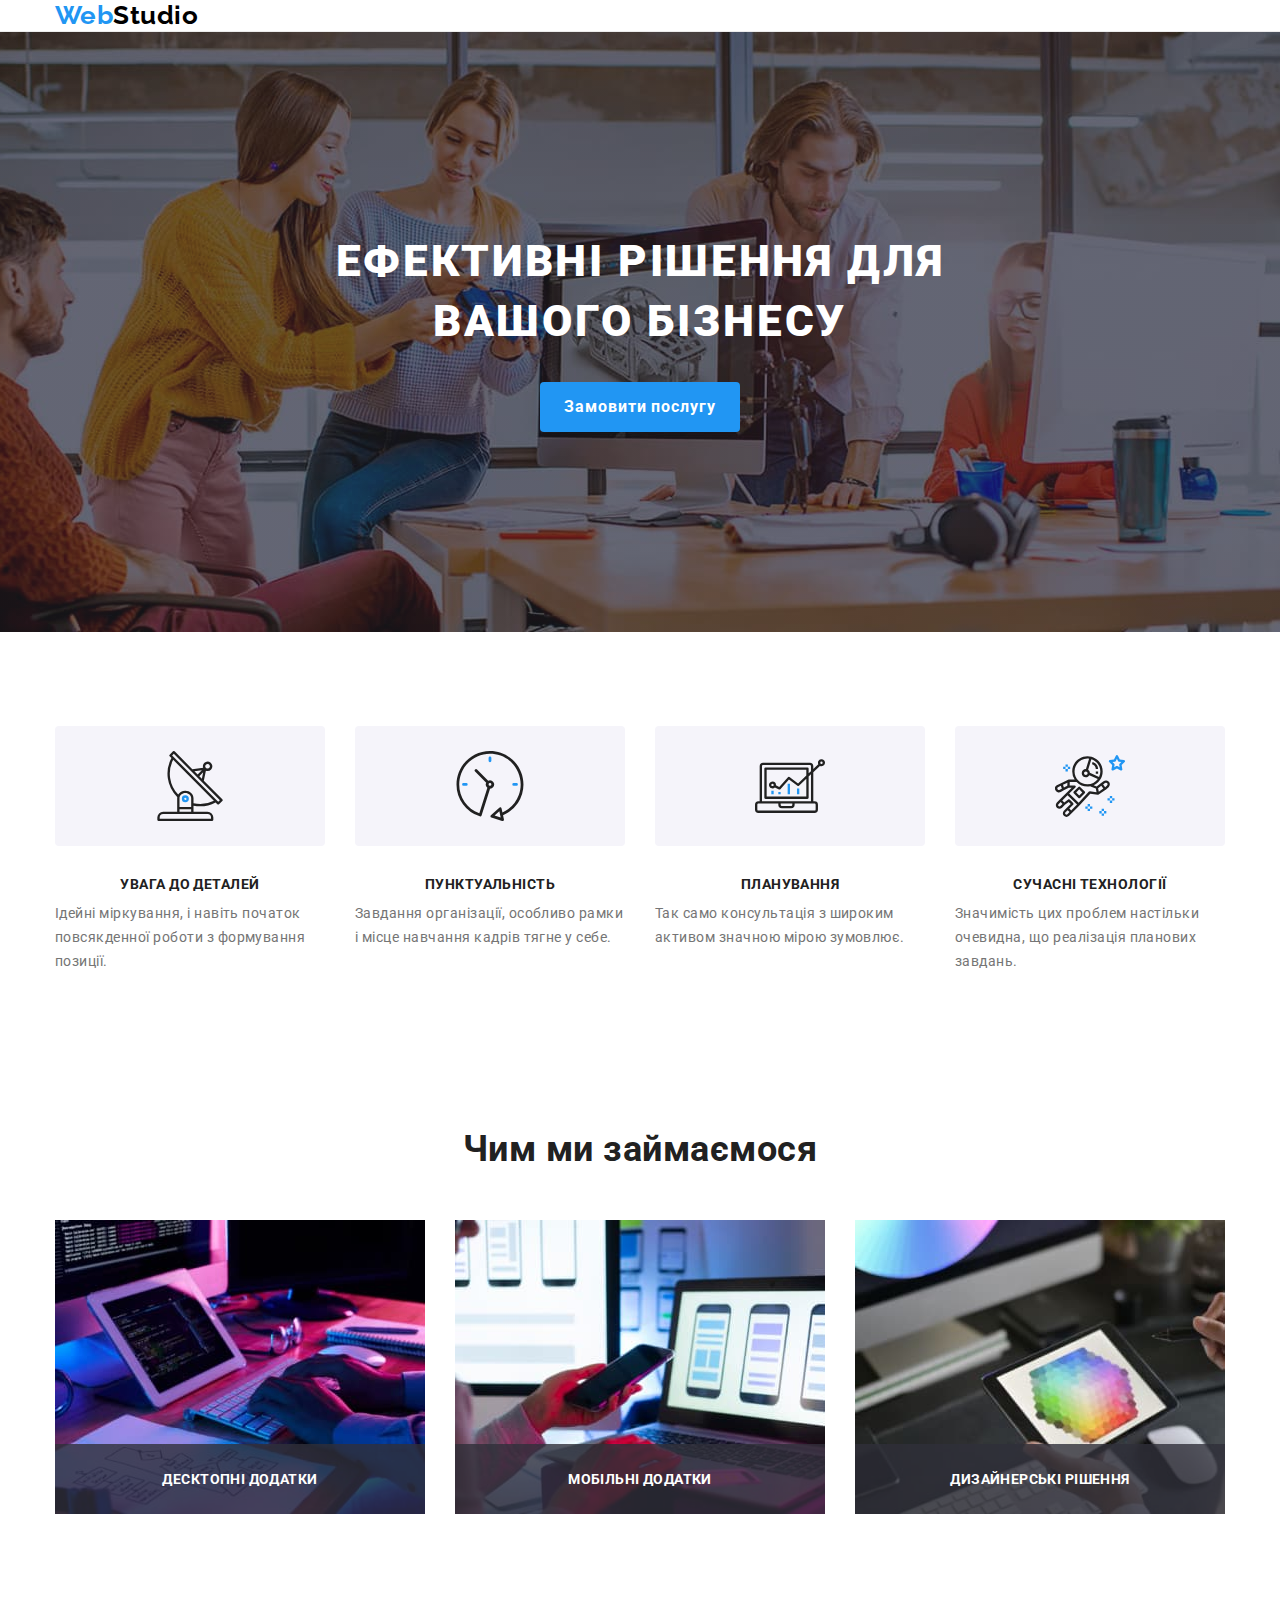
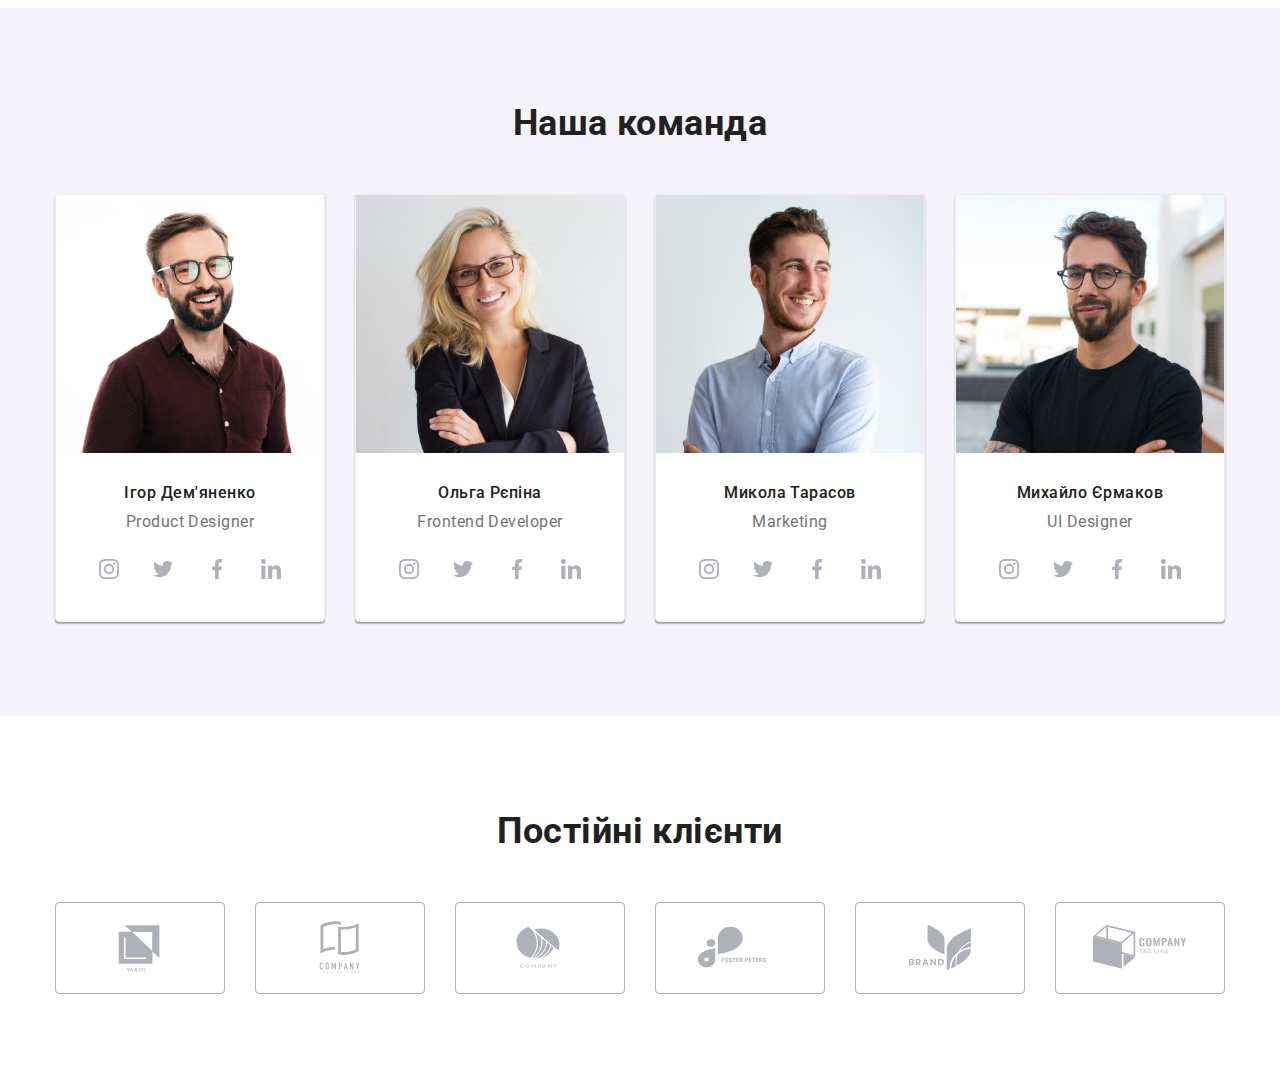
==== commit 2e6462d1: "адаптує зображення ГЕРОЙ під усі девайти та формати" ====
--- a/index.html
+++ b/index.html
@@ -18,7 +18,7 @@
   </head>
   <body>
     <!--Шапка-->
-    <!--
+    
       <header class="header">
       <div class="container header__container">
         <nav class="navigation header__navigation">
@@ -48,9 +48,28 @@
               +38 096 111 11 11</a
             >
           </li>
+          </ul>
+          <!-- <button type="button" class="mob-menu">
+        <svg class="mob-menu-icon" width="40" height="40">
+          <use href="./images/icons.svg#icon-close-black"></use>
+      </button>
+      
+      <div class="mobile-menu">
+        <svg class="mob__menu-icon" width="40" height="40">
+          <use href="./images/icons.svg#icon-close-black"></use>
+        </svg>
+        <ul class="mobile-menu list">
+          <li class="menu__item">
+            <a class="menu__link current" href="./index.html">Студія</a>
+          </li>
+          <li class="menu__item"><a class="menu__link" href="./portfolio.html">Портфоліо</a></li>
+          <li class="menu__item"><a class="menu__link" href="">Контакти</a></li>
         </ul>
       </div>
-    </header> -->
+    -->
+      </div>
+     
+    </header>
 
     <!--Заказ услуги-->
     <!--Основной контент-->
@@ -237,9 +256,18 @@
           <ul class="team-list list">
             <li class="team-list__item">
               <picture>
-                <source srcset="">
-                <source srcset="">
-                <source srcset="">
+                <source 
+                srcset="./images/staff1.jpg 1x .images/staff1-2x.jpg 2x"
+                media="(min-width:1200px)"
+                />
+                <source 
+                srcset="./images/staff1-tab-1x.jpg 1x .images/staff1-tab-2x.jpg 2x"
+                media="(min-width:768px)"
+                />
+                <source 
+                srcset="./images/staff1-mob-1x.jpg 1x .images/staff1-mob-2x.jpg 2x"
+                media="(min-width:480px)"
+                />
               <img src="./images/staff1.jpg" alt="фото співробітника 1" width="270" />
             </picture>
               <div class="team-list__card">
@@ -498,7 +526,7 @@
           </ul>
         </div>
 
-      -->
+      
 
         <!--підписка-->
         <!--
--- a/css/main.min.css
+++ b/css/main.min.css
@@ -1 +1 @@
-body{font-family:"Roboto",sans-serif;color:#212121;letter-spacing:.03em}:root{--main-background-color: #2f303a;--main-text-color: #757575;--accent-color: #2196f3}.visually-hidden{position:absolute;width:1px;height:1px;margin:-1px;border:0;padding:0;white-space:nowrap;-webkit-clip-path:inset(100%);clip-path:inset(100%);clip:rect(0 0 0 0);overflow:hidden}button{cursor:pointer}img{display:block;max-width:100%;width:100%;height:auto}.hero{padding-top:118px;padding-bottom:198px}@media screen and (min-width: 1200px){.hero{padding-top:200px;padding-bottom:280px}}.title{margin-bottom:30px;font-weight:700;font-size:28px;line-height:1.1786}@media screen and (min-width: 1200px){.title{margin-bottom:50px;font-weight:700;font-size:36px;line-height:1.1666}}h1,h2,h3,h4,h5,h6,p{margin:0}.list{list-style:none;margin:0;padding:0}.container{margin:0 auto;width:100%;padding-left:15px;padding-right:15px}@media screen and (min-width: 480px){.container{max-width:480px}}@media screen and (min-width: 768px){.container{max-width:768px}}@media screen and (min-width: 1200px){.container{max-width:1200px}}.section{padding-top:60px;padding-bottom:60px}@media screen and (min-width: 1200px){.section{padding-top:94px;padding-bottom:94px}}.header{background-color:#fff;border-bottom:1px solid #ececec}.header__container{display:-webkit-box;display:-ms-flexbox;display:flex;-webkit-box-align:center;-ms-flex-align:center;align-items:center}.logo-header{font-family:"Raleway";color:#000;font-weight:700;font-size:26px;line-height:1.1923;text-decoration:none}.web{color:var(--accent-color)}.header__navigation{display:-webkit-box;display:-ms-flexbox;display:flex;-webkit-box-align:center;-ms-flex-align:center;align-items:center}.menu{display:-webkit-box;display:-ms-flexbox;display:flex;margin-left:93px;gap:50px}.menu__link{position:relative;display:block;padding-top:32px;padding-bottom:32px;color:#212121;font-weight:500;font-size:14px;line-height:1.1428;text-decoration:none;letter-spacing:.02em;-webkit-transition-property:color;transition-property:color;-webkit-transition-duration:250ms;transition-duration:250ms;-webkit-transition-timing-function:cubic-bezier(0.4, 0, 0.2, 1);transition-timing-function:cubic-bezier(0.4, 0, 0.2, 1)}.menu__link:hover,.menu__link:focus{color:var(--accent-color)}.current{color:var(--accent-color)}.current::before{content:"";position:absolute;width:100%;height:4px;bottom:0;left:0;-webkit-transform:translateY(1px);transform:translateY(1px);background:#2196f3;border-radius:2px}.header__contacts{display:-webkit-box;display:-ms-flexbox;display:flex;margin-left:auto;gap:50px}.icon-color{margin-right:10px;fill:var(--main-text-color);-webkit-transition-property:fill;transition-property:fill;-webkit-transition-duration:250ms;transition-duration:250ms;-webkit-transition-timing-function:cubic-bezier(0.4, 0, 0.2, 1);transition-timing-function:cubic-bezier(0.4, 0, 0.2, 1)}.header__contacts a:hover .icon-color,.header__contacts a:focus .icon-color{fill:var(--accent-color)}.contacts__link{display:-webkit-box;display:-ms-flexbox;display:flex;color:var(--main-text-color);font-weight:500;font-size:14px;line-height:1.1428;text-decoration:none;letter-spacing:.02em;-webkit-box-align:center;-ms-flex-align:center;align-items:center;-webkit-transition-property:color;transition-property:color;-webkit-transition-duration:250ms;transition-duration:250ms;-webkit-transition-timing-function:cubic-bezier(0.4, 0, 0.2, 1);transition-timing-function:cubic-bezier(0.4, 0, 0.2, 1)}.contacts__link:hover,.contacts__link:focus{color:var(--accent-color)}.hero{background-color:var(--main-background-color);color:#fff;text-align:center}.hero{max-width:480px;height:400px;margin-left:auto;margin-right:auto;background-image:-webkit-gradient(linear, left top, left bottom, from(rgba(47, 48, 58, 0.4)), to(rgba(47, 48, 58, 0.4))),url(../images/hero-mob-1x.jpg);background-image:linear-gradient(rgba(47, 48, 58, 0.4), rgba(47, 48, 58, 0.4)),url(../images/hero-mob-1x.jpg);background-repeat:no-repeat;background-size:cover;background-position:center}@media screen and (min-width: 480px){.hero{background-image:-webkit-gradient(linear, left top, left bottom, from(rgba(47, 48, 58, 0.4)), to(rgba(47, 48, 58, 0.4))),url(../images/hero-tab-1x.jpg);background-image:linear-gradient(rgba(47, 48, 58, 0.4), rgba(47, 48, 58, 0.4)),url(../images/hero-tab-1x.jpg)}}@media screen and (min-width: 768px){.hero{background-image:-webkit-gradient(linear, left top, left bottom, from(rgba(47, 48, 58, 0.4)), to(rgba(47, 48, 58, 0.4))),url(../images/hero.jpg);background-image:linear-gradient(rgba(47, 48, 58, 0.4), rgba(47, 48, 58, 0.4)),url(../images/hero.jpg)}}@media screen and (min-width: 768px){.hero{max-width:768px;height:400px}}@media screen and (min-width: 1200px){.hero{max-width:1600px;height:600px}}.hero__title{width:360px;margin-right:auto;margin-left:auto;font-weight:900;font-size:26px;line-height:1.6154;letter-spacing:.06em;text-transform:uppercase}@media screen and (min-width: 1200px){.hero__title{width:696px;font-weight:900;font-size:44px;line-height:1.3636}}.hero__button{display:inline-block;background:var(--accent-color);color:#fff;font-family:"Roboto";font-weight:700;font-size:16px;line-height:1.875;letter-spacing:.06em;border:0;border-radius:4px;width:200px;height:50px;margin-top:30px;-webkit-transition-property:background-color;transition-property:background-color;-webkit-transition-duration:250ms;transition-duration:250ms;-webkit-transition-timing-function:cubic-bezier(0.4, 0, 0.2, 1);transition-timing-function:cubic-bezier(0.4, 0, 0.2, 1)}.hero__button:hover,.hero__button:focus{border:none;background-color:#188ce8}.hero__button:active{border:none}.backdrop{position:fixed;top:0;left:50%;width:480px;height:796px;-webkit-transform:translate(-50%);transform:translate(-50%);-webkit-transition:opacity 250ms cubic-bezier(0.4, 0, 0.2, 1),visibility 250ms cubic-bezier(0.4, 0, 0.2, 1);transition:opacity 250ms cubic-bezier(0.4, 0, 0.2, 1),visibility 250ms cubic-bezier(0.4, 0, 0.2, 1);z-index:1;background:rgba(0,0,0,.2);overflow-y:scroll}@media screen and (min-width: 768px){.backdrop{width:768px;height:1024px}}@media screen and (min-width: 1200px){.backdrop{width:1600px;height:1024px}}.backdrop.is-hidden{opacity:0;visibility:hidden;pointer-events:none}.modal{position:absolute;top:50%;left:50%;-webkit-transform:translate(-50%, -50%) scale(1);transform:translate(-50%, -50%) scale(1);-webkit-transition:-webkit-transform 250ms cubic-bezier(0.4, 0, 0.2, 1);transition:-webkit-transform 250ms cubic-bezier(0.4, 0, 0.2, 1);transition:transform 250ms cubic-bezier(0.4, 0, 0.2, 1);transition:transform 250ms cubic-bezier(0.4, 0, 0.2, 1), -webkit-transform 250ms cubic-bezier(0.4, 0, 0.2, 1);width:450px;height:609px;background:#fff;border-radius:4px;-webkit-box-shadow:0px 1px 3px rgba(0,0,0,.12),0px 1px 1px rgba(0,0,0,.14),0px 2px 1px rgba(0,0,0,.2);box-shadow:0px 1px 3px rgba(0,0,0,.12),0px 1px 1px rgba(0,0,0,.14),0px 2px 1px rgba(0,0,0,.2)}.backdrop.is-hidden .modal{-webkit-transform:translate(-50%, -50%) scale(0);transform:translate(-50%, -50%) scale(0)}@media screen and (min-width: 1200px){.modal{width:528px;height:581px}}.modal__button{position:absolute;width:30px;height:30px;background-color:#fff;border:1px solid rgba(0,0,0,.1);border-radius:50%;top:8px;right:8px}.modal__button-icon{width:100%;height:100%;-webkit-transition:fill 250ms cubic-bezier(0.4, 0, 0.2, 1);transition:fill 250ms cubic-bezier(0.4, 0, 0.2, 1)}.modal__button-icon:hover,.modal__button-icon:focus{fill:var(--accent-color)}.main__form{width:100%;margin-left:auto;margin-right:auto;padding:40px}.main-form__title{display:block;font-weight:700;font-size:20px;line-height:1.15;text-align:center;letter-spacing:.03em;color:#212121;margin-bottom:12px}.form-field{display:-webkit-box;display:-ms-flexbox;display:flex;-webkit-box-orient:vertical;-webkit-box-direction:normal;-ms-flex-direction:column;flex-direction:column;text-align:left;margin-bottom:10px}.form-field__label{font-weight:400;font-size:12px;line-height:1.1667;letter-spacing:.01em;color:var(--main-text-color);margin-bottom:4px}.form-field__modal-wrapper{position:relative}.form-field__input{width:370px;height:40px;padding:12px 42px;margin:0;border:1px solid rgba(33,33,33,.2);outline:rgba(0,0,0,0);border-radius:4px;-webkit-transition:border-color 250ms cubic-bezier(0.4, 0, 0.2, 1);transition:border-color 250ms cubic-bezier(0.4, 0, 0.2, 1);cursor:text;font-size:12px}.form-field__input:focus{border-color:var(--accent-color)}@media screen and (min-width: 1200px){.form-field__input{width:448px}}.form-field__icon{position:absolute;top:50%;left:15px;-webkit-transform:translateY(-50%);transform:translateY(-50%);-webkit-transition:fill 250ms cubic-bezier(0.4, 0, 0.2, 1);transition:fill 250ms cubic-bezier(0.4, 0, 0.2, 1)}.form-field__input:focus+.form-field__icon{fill:var(--accent-color)}.form-field__comment{width:100%;height:120px;border:1px solid rgba(33,33,33,.2);border-radius:4px;outline:rgba(0,0,0,0);resize:none;padding:12px 16px;-webkit-transition:border-color 250ms cubic-bezier(0.4, 0, 0.2, 1);transition:border-color 250ms cubic-bezier(0.4, 0, 0.2, 1);font-size:12px}.form-field__comment::-webkit-input-placeholder{display:block;padding-top:6px;font-weight:400;font-size:12px;line-height:1.1667px;letter-spacing:.01em;color:rgba(117,117,117,.5)}.form-field__comment::-moz-placeholder{display:block;padding-top:6px;font-weight:400;font-size:12px;line-height:1.1667px;letter-spacing:.01em;color:rgba(117,117,117,.5)}.form-field__comment:-ms-input-placeholder{display:block;padding-top:6px;font-weight:400;font-size:12px;line-height:1.1667px;letter-spacing:.01em;color:rgba(117,117,117,.5)}.form-field__comment::-ms-input-placeholder{display:block;padding-top:6px;font-weight:400;font-size:12px;line-height:1.1667px;letter-spacing:.01em;color:rgba(117,117,117,.5)}.form-field__comment::placeholder{display:block;padding-top:6px;font-weight:400;font-size:12px;line-height:1.1667px;letter-spacing:.01em;color:rgba(117,117,117,.5)}.form-field__comment:focus{border-color:var(--accent-color)}.policy__check-text{font-weight:400;font-size:12px;line-height:1.1666666667;letter-spacing:.03em;color:var(--main-text-color);display:-webkit-box;display:-ms-flexbox;display:flex;-webkit-box-align:center;-ms-flex-align:center;align-items:center}@media screen and (min-width: 1200px){.policy__check-text{font-size:14px;line-height:1.7142857143}}.policy__wrapper{width:16px;height:15px;border:2px solid #212121;border-radius:2px;margin-right:7px;display:-webkit-box;display:-ms-flexbox;display:flex;-webkit-box-align:center;-ms-flex-align:center;align-items:center;-webkit-box-pack:center;-ms-flex-pack:center;justify-content:center;fill:rgba(0,0,0,0);-webkit-transition:border-color 250ms cubic-bezier(0.4, 0, 0.2, 1);transition:border-color 250ms cubic-bezier(0.4, 0, 0.2, 1);margin-left:12px}.policy__modal-check:checked+.policy__check-text .policy__wrapper{background-color:var(--accent-color);fill:#fff;border:none}.policy__modal-check:focus+.policy__check-text .policy__wrapper{border-color:var(--accent-color)}.policy__contract-form{margin-left:5px;color:var(--accent-color)}.form-button{margin-bottom:40px;margin-top:30px}.form-button__submit{width:200px;height:50px;background:var(--accent-color);border-radius:4px;border-color:rgba(0,0,0,0);font-weight:700;font-size:16px;line-height:1.875px;letter-spacing:.06em;-webkit-box-shadow:0px 4px 4px rgba(0,0,0,.15);box-shadow:0px 4px 4px rgba(0,0,0,.15);padding:0;color:#fff;-webkit-transition:background-color 250ms cubic-bezier(0.4, 0, 0.2, 1);transition:background-color 250ms cubic-bezier(0.4, 0, 0.2, 1)}.form-button__submit:hover,.form-button__submit:focus{background-color:#188ce8}.desk{padding-top:60px;padding-bottom:60px}@media screen and (min-width: 1200px){.desk{padding-top:94px}}.review{display:-webkit-box;display:-ms-flexbox;display:flex;-ms-flex-wrap:wrap;flex-wrap:wrap;gap:30px;-webkit-box-pack:justify;-ms-flex-pack:justify;justify-content:space-between}.review__item{width:100%}@media screen and (min-width: 768px){.review__item{width:calc((100% - 30px)/2)}}@media screen and (min-width: 1200px){.review__item{width:calc((100% - 90px)/4)}}.review__picture{display:-webkit-box;display:-ms-flexbox;display:flex;height:120px;background:#f5f4fa;border-radius:4px;margin-bottom:30px;-webkit-box-align:center;-ms-flex-align:center;align-items:center;-webkit-box-pack:center;-ms-flex-pack:center;justify-content:center}.review__title{margin-bottom:10px;font-weight:700;font-size:14px;line-height:1.1428;text-transform:uppercase;text-align:center}.review__text{color:var(--main-text-color);font-size:14px;line-height:1.7142}.activity{text-align:center}@media screen and (max-width: 1200px){.activity{display:none}}.kinds{display:-webkit-box;display:-ms-flexbox;display:flex;gap:30px;-webkit-box-pack:justify;-ms-flex-pack:justify;justify-content:space-between}.kinds__item{-ms-flex-preferred-size:calc((100% - 60px)/3);flex-basis:calc((100% - 60px)/3)}.kinds__thumb{position:relative}.kinds__text{position:absolute;width:100%;height:70px;bottom:0;background:rgba(47,48,58,.8);font-weight:700;font-size:14px;line-height:1.1429;text-align:center;letter-spacing:.03em;text-transform:uppercase;color:#fff;padding-top:27px;padding-bottom:27px}.team{background-color:#f5f4fa;text-align:center}.team-list{display:-webkit-box;display:-ms-flexbox;display:flex;-ms-flex-wrap:wrap;flex-wrap:wrap;gap:30px;-webkit-box-pack:justify;-ms-flex-pack:justify;justify-content:space-between}.team-list__item{-webkit-box-shadow:0px 1px 3px rgba(0,0,0,.12),0px 1px 1px rgba(0,0,0,.14),0px 2px 1px rgba(0,0,0,.2);box-shadow:0px 1px 3px rgba(0,0,0,.12),0px 1px 1px rgba(0,0,0,.14),0px 2px 1px rgba(0,0,0,.2)}.team-list__card{padding-top:30px;padding-bottom:30px}.team-list__name{margin-bottom:10px;font-weight:500;font-size:16px;line-height:1.1875}.team-list__text{color:var(--main-text-color);font-size:16px;line-height:1.1875;margin-bottom:16px}.team-list__item{width:100%;background:#fff;border:1px solid #eee;border-radius:0px 0px 4px 4px}@media screen and (min-width: 768px){.team-list__item{width:calc((100% - 30px)/2)}}@media screen and (min-width: 1200px){.team-list__item{width:calc((100% - 90px)/4)}}.networks{display:-webkit-box;display:-ms-flexbox;display:flex;-webkit-box-pack:center;-ms-flex-pack:center;justify-content:center;gap:10px}.networks__item{width:44px;height:44px}.networks__link{width:100%;height:100%;border-radius:50%;display:-webkit-box;display:-ms-flexbox;display:flex;-webkit-box-align:center;-ms-flex-align:center;align-items:center;-webkit-box-pack:center;-ms-flex-pack:center;justify-content:center;fill:#afb1b8;-webkit-transition-property:background-color;transition-property:background-color;-webkit-transition-duration:250ms;transition-duration:250ms;-webkit-transition-timing-function:cubic-bezier(0.4, 0, 0.2, 1);transition-timing-function:cubic-bezier(0.4, 0, 0.2, 1)}.networks__link:hover,.networks__link:focus{background-color:var(--accent-color)}.networks__icon{-webkit-transition-property:fill;transition-property:fill;-webkit-transition-duration:250ms;transition-duration:250ms;-webkit-transition-timing-function:cubic-bezier(0.4, 0, 0.2, 1);transition-timing-function:cubic-bezier(0.4, 0, 0.2, 1)}.networks__link:hover .networks__icon,.networks__link:focus .networks__icon{fill:#fff}.clients{text-align:center}.clients-list{display:-webkit-box;display:-ms-flexbox;display:flex;-ms-flex-wrap:wrap;flex-wrap:wrap;gap:30px;-webkit-box-pack:justify;-ms-flex-pack:justify;justify-content:space-between}.clients-list__logo{height:92px;width:calc((100% - 30px)/2)}@media screen and (min-width: 768px){.clients-list__logo{width:calc((100% - 60px)/3)}}@media screen and (min-width: 1200px){.clients-list__logo{width:calc((100% - 150px)/6)}}.clients-list__link{width:100%;height:100%;display:-webkit-box;display:-ms-flexbox;display:flex;-webkit-box-align:center;-ms-flex-align:center;align-items:center;-webkit-box-pack:center;-ms-flex-pack:center;justify-content:center;fill:#afb1b8;border:1px solid #afb1b8;border-radius:4px;-webkit-transition-property:border-color;transition-property:border-color;-webkit-transition-duration:250ms;transition-duration:250ms;-webkit-transition-timing-function:cubic-bezier(0.4, 0, 0.2, 1);transition-timing-function:cubic-bezier(0.4, 0, 0.2, 1)}.clients-list__link:hover,.clients-list__link:focus{border-color:var(--accent-color)}.client-list__logo{height:92px}.clients-link__icon{-webkit-transition-property:fill;transition-property:fill;-webkit-transition-duration:250ms;transition-duration:250ms;-webkit-transition-timing-function:cubic-bezier(0.4, 0, 0.2, 1);transition-timing-function:cubic-bezier(0.4, 0, 0.2, 1)}.clients-list__link:hover .clients-link__icon,.clients-list__link:focus .clients-link__icon{fill:var(--accent-color)}.footer{background-color:var(--main-background-color);padding-top:60px;padding-bottom:60px}.footer-div__logo-footer{display:inline-block;margin-bottom:20px;font-family:"Raleway";color:#fff;font-weight:700;font-size:26px;line-height:1.1923;text-decoration:none}.footer-div__address{margin-bottom:9px;font-style:normal;font-size:14px;line-height:1.7142;color:#fff}.footer-contacts__item:not(:last-child){margin-bottom:9px}.footer-contacts__link{font-size:14px;line-height:1.7142;color:rgba(255,255,255,.6);text-decoration:none;-webkit-transition-property:color;transition-property:color;-webkit-transition-duration:250ms;transition-duration:250ms;-webkit-transition-timing-function:cubic-bezier(0.4, 0, 0.2, 1);transition-timing-function:cubic-bezier(0.4, 0, 0.2, 1)}.footer-contacts__link:hover,.footer-contacts__link:focus{color:var(--accent-color)}.join{margin-left:70px}.join-us{display:block;margin-bottom:20px;font-weight:700;font-size:14px;line-height:1.1429;letter-spacing:.03em;text-transform:uppercase;color:#fff}.company-networks{display:-webkit-box;display:-ms-flexbox;display:flex;-webkit-box-pack:left;-ms-flex-pack:left;justify-content:left;gap:10px}.company-networks__item{width:44px;height:44px}.company-networks__link{width:100%;height:100%;background-color:rgba(255,255,255,.1);border-radius:50%;display:-webkit-box;display:-ms-flexbox;display:flex;-webkit-box-align:center;-ms-flex-align:center;align-items:center;-webkit-box-pack:center;-ms-flex-pack:center;justify-content:center;fill:#fff;-webkit-transition-property:background-color;transition-property:background-color;-webkit-transition-duration:250ms;transition-duration:250ms;-webkit-transition-timing-function:cubic-bezier(0.4, 0, 0.2, 1);transition-timing-function:cubic-bezier(0.4, 0, 0.2, 1)}.company-networks__link:hover,.company-networks__link:focus{background-color:var(--accent-color)}.main-footer__container{display:-webkit-box;display:-ms-flexbox;display:flex;-webkit-box-align:baseline;-ms-flex-align:baseline;align-items:baseline}.form-footer{margin-left:auto}.form-footer__wrapper{display:-webkit-box;display:-ms-flexbox;display:flex;margin-top:20px}.form-footer__title{display:block;font-weight:700;font-size:14px;line-height:1.1429;letter-spacing:.03em;text-transform:uppercase;color:#fff}.form-footer__input{width:358px;height:50px;padding:15px 16px;margin-right:12px;border:1px solid rgba(255,255,255,.3);background-color:var(--main-background-color);border-radius:4px;outline:rgba(0,0,0,0);color:#fff}.form-case__submit{display:-webkit-box;display:-ms-flexbox;display:flex;width:200px;height:50px;background:var(--accent-color);border-radius:4px;border-color:rgba(0,0,0,0);font-weight:700;font-size:16px;line-height:1.875px;-webkit-box-align:center;-ms-flex-align:center;align-items:center;letter-spacing:.06em;color:#fff;align-items:center;-webkit-box-pack:center;-ms-flex-pack:center;justify-content:center;-webkit-transition:background-color 250ms cubic-bezier(0.4, 0, 0.2, 1);transition:background-color 250ms cubic-bezier(0.4, 0, 0.2, 1)}.form-case__submit:hover,.form-case__submit:focus{background-color:#188ce8}.form-case__icon{fill:#fff;margin-left:10px}.buttons{display:-webkit-box;display:-ms-flexbox;display:flex;gap:8px;-webkit-box-pack:center;-ms-flex-pack:center;justify-content:center;margin-bottom:50px}.buttons__item{min-width:73px;font-family:"Roboto";font-weight:500;font-size:16px;line-height:1.625;border:none;background:#f5f4fa;color:#212121;border-radius:4px;padding-top:6px;padding-bottom:6px;padding-right:22px;padding-left:22px;text-align:center;-webkit-transition:color 250ms cubic-bezier(0.4, 0, 0.2, 1),background-color 250ms cubic-bezier(0.4, 0, 0.2, 1),-webkit-box-shadow 250ms cubic-bezier(0.4, 0, 0.2, 1);transition:color 250ms cubic-bezier(0.4, 0, 0.2, 1),background-color 250ms cubic-bezier(0.4, 0, 0.2, 1),-webkit-box-shadow 250ms cubic-bezier(0.4, 0, 0.2, 1);transition:color 250ms cubic-bezier(0.4, 0, 0.2, 1),background-color 250ms cubic-bezier(0.4, 0, 0.2, 1),box-shadow 250ms cubic-bezier(0.4, 0, 0.2, 1);transition:color 250ms cubic-bezier(0.4, 0, 0.2, 1),background-color 250ms cubic-bezier(0.4, 0, 0.2, 1),box-shadow 250ms cubic-bezier(0.4, 0, 0.2, 1),-webkit-box-shadow 250ms cubic-bezier(0.4, 0, 0.2, 1)}.buttons__item:hover,.buttons__item:focus,.buttons__item:active{color:#fff;background-color:var(--accent-color);-webkit-box-shadow:0px 3px 1px rgba(0,0,0,.1),0px 1px 2px rgba(0,0,0,.08),0px 2px 2px rgba(0,0,0,.12);box-shadow:0px 3px 1px rgba(0,0,0,.1),0px 1px 2px rgba(0,0,0,.08),0px 2px 2px rgba(0,0,0,.12)}.buttons__item .main{padding-top:6px;padding-bottom:6px;padding-right:25px;padding-left:25px}.examples{display:-webkit-box;display:-ms-flexbox;display:flex;-ms-flex-wrap:wrap;flex-wrap:wrap;gap:30px;-webkit-box-pack:justify;-ms-flex-pack:justify;justify-content:space-between}.examples__card{background-color:#fff;-ms-flex-preferred-size:calc((100% - 60px)/3);flex-basis:calc((100% - 60px)/3)}.examples__link{text-decoration:none;display:block;-webkit-transition:-webkit-box-shadow 250ms cubic-bezier(0.4, 0, 0.2, 1);transition:-webkit-box-shadow 250ms cubic-bezier(0.4, 0, 0.2, 1);transition:box-shadow 250ms cubic-bezier(0.4, 0, 0.2, 1);transition:box-shadow 250ms cubic-bezier(0.4, 0, 0.2, 1), -webkit-box-shadow 250ms cubic-bezier(0.4, 0, 0.2, 1)}.examples__link:hover,.examples__link:focus{-webkit-box-shadow:0px 1px 1px rgba(0,0,0,.12),0px 4px 4px rgba(0,0,0,.06),1px 4px 6px rgba(0,0,0,.16);box-shadow:0px 1px 1px rgba(0,0,0,.12),0px 4px 4px rgba(0,0,0,.06),1px 4px 6px rgba(0,0,0,.16)}.box{border-right:1px solid #eee;border-bottom:1px solid #eee;border-left:1px solid #eee;padding-top:20px;padding-right:24px;padding-bottom:20px;padding-left:24px}.box__project-title{margin-bottom:4px;font-weight:700;font-size:18px;line-height:2;letter-spacing:.06em;color:#212121}.box__text{font-size:16px;line-height:1.875;color:var(--main-text-color)}.examples__overlay{position:relative;overflow:hidden}.examples__description{position:absolute;top:0;left:0;width:100%;height:100%;background:rgba(33,150,243,.9);-webkit-transform:translateY(100%);transform:translateY(100%);-webkit-transition:-webkit-transform 250ms cubic-bezier(0.4, 0, 0.2, 1);transition:-webkit-transform 250ms cubic-bezier(0.4, 0, 0.2, 1);transition:transform 250ms cubic-bezier(0.4, 0, 0.2, 1);transition:transform 250ms cubic-bezier(0.4, 0, 0.2, 1), -webkit-transform 250ms cubic-bezier(0.4, 0, 0.2, 1);display:-webkit-box;display:-ms-flexbox;display:flex;-webkit-box-align:center;-ms-flex-align:center;align-items:center;-webkit-box-pack:center;-ms-flex-pack:center;justify-content:center;padding-left:24px;padding-right:24px;font-weight:400;font-size:18px;line-height:1.5556;letter-spacing:.03em;color:#fff;text-align:left}.examples__link:hover .examples__description,.examples__link:focus .examples__description{-webkit-transform:translateY(0);transform:translateY(0);opacity:1}/*# sourceMappingURL=main.min.css.map */+body{font-family:"Roboto",sans-serif;color:#212121;letter-spacing:.03em}:root{--main-background-color: #2f303a;--main-text-color: #757575;--accent-color: #2196f3;--gra: linear-gradient(rgba(47, 48, 58, 0.4), rgba(47, 48, 58, 0.4)) }.visually-hidden{position:absolute;width:1px;height:1px;margin:-1px;border:0;padding:0;white-space:nowrap;-webkit-clip-path:inset(100%);clip-path:inset(100%);clip:rect(0 0 0 0);overflow:hidden}button{cursor:pointer}img{display:block;max-width:100%;width:100%;height:auto}.hero{padding-top:118px;padding-bottom:198px}@media screen and (min-width: 1200px){.hero{padding-top:200px;padding-bottom:280px}}.title{margin-bottom:30px;font-weight:700;font-size:28px;line-height:1.1786}@media screen and (min-width: 1200px){.title{margin-bottom:50px;font-weight:700;font-size:36px;line-height:1.1666}}h1,h2,h3,h4,h5,h6,p{margin:0}.list{list-style:none;margin:0;padding:0}.container{margin:0 auto;width:100%;padding-left:15px;padding-right:15px}@media screen and (min-width: 480px){.container{max-width:480px}}@media screen and (min-width: 768px){.container{max-width:768px}}@media screen and (min-width: 1200px){.container{max-width:1200px}}.section{padding-top:60px;padding-bottom:60px}@media screen and (min-width: 1200px){.section{padding-top:94px;padding-bottom:94px}}.header{background-color:#fff;border-bottom:1px solid #ececec}.header__container{display:-webkit-box;display:-ms-flexbox;display:flex;-webkit-box-align:center;-ms-flex-align:center;align-items:center}.logo-header{font-family:"Raleway";color:#000;font-weight:700;font-size:26px;line-height:1.1923;text-decoration:none}.web{color:var(--accent-color)}.header__navigation{display:-webkit-box;display:-ms-flexbox;display:flex;-webkit-box-align:center;-ms-flex-align:center;align-items:center}.menu{display:none;margin-left:93px;gap:50px}.menu__link{position:relative;display:block;padding-top:32px;padding-bottom:32px;color:#212121;font-weight:500;font-size:14px;line-height:1.1428;text-decoration:none;letter-spacing:.02em;-webkit-transition-property:color;transition-property:color;-webkit-transition-duration:250ms;transition-duration:250ms;-webkit-transition-timing-function:cubic-bezier(0.4, 0, 0.2, 1);transition-timing-function:cubic-bezier(0.4, 0, 0.2, 1)}.menu__link:hover,.menu__link:focus{color:var(--accent-color)}.current{color:var(--accent-color)}.current::before{content:"";position:absolute;width:100%;height:4px;bottom:0;left:0;-webkit-transform:translateY(1px);transform:translateY(1px);background:#2196f3;border-radius:2px}.header__contacts{display:none;margin-left:auto;gap:50px}.icon-color{margin-right:10px;fill:var(--main-text-color);-webkit-transition-property:fill;transition-property:fill;-webkit-transition-duration:250ms;transition-duration:250ms;-webkit-transition-timing-function:cubic-bezier(0.4, 0, 0.2, 1);transition-timing-function:cubic-bezier(0.4, 0, 0.2, 1)}.header__contacts a:hover .icon-color,.header__contacts a:focus .icon-color{fill:var(--accent-color)}.contacts__link{display:-webkit-box;display:-ms-flexbox;display:flex;color:var(--main-text-color);font-weight:500;font-size:14px;line-height:1.1428;text-decoration:none;letter-spacing:.02em;-webkit-box-align:center;-ms-flex-align:center;align-items:center;-webkit-transition-property:color;transition-property:color;-webkit-transition-duration:250ms;transition-duration:250ms;-webkit-transition-timing-function:cubic-bezier(0.4, 0, 0.2, 1);transition-timing-function:cubic-bezier(0.4, 0, 0.2, 1)}.contacts__link:hover,.contacts__link:focus{color:var(--accent-color)}.hero{background-color:var(--main-background-color);color:#fff;text-align:center}.hero{max-width:480px;height:400px;margin-left:auto;margin-right:auto;background-image:-webkit-gradient(linear, left top, left bottom, from(rgba(47, 48, 58, 0.4)), to(rgba(47, 48, 58, 0.4))),url(../images/hero-mob-1x.jpg);background-image:linear-gradient(rgba(47, 48, 58, 0.4), rgba(47, 48, 58, 0.4)),url(../images/hero-mob-1x.jpg);background-repeat:no-repeat;background-size:cover;background-position:center}@media(min-device-pixel-ratio: 2),screen and (-webkit-min-device-pixel-ratio: 2),screen and (min-resolution: 192dpi),screen and (min-resolution: 2dppx){.hero{background-image:-webkit-gradient(linear, left top, left bottom, from(rgba(47, 48, 58, 0.4)), to(rgba(47, 48, 58, 0.4))),url(../images/hero-mob-2x.jpg);background-image:linear-gradient(rgba(47, 48, 58, 0.4), rgba(47, 48, 58, 0.4)),url(../images/hero-mob-2x.jpg)}}@media screen and (min-width: 768px){.hero{background-image:-webkit-gradient(linear, left top, left bottom, from(rgba(47, 48, 58, 0.4)), to(rgba(47, 48, 58, 0.4))),url(../images/hero-tab-1x.jpg);background-image:linear-gradient(rgba(47, 48, 58, 0.4), rgba(47, 48, 58, 0.4)),url(../images/hero-tab-1x.jpg)}}@media screen and (min-width: 768px)and (min-device-pixel-ratio: 2),screen and (min-width: 768px)and (-webkit-min-device-pixel-ratio: 2),screen and (min-width: 768px)and (min-resolution: 192dpi),screen and (min-width: 768px)and (min-resolution: 2dppx){.hero{background-image:-webkit-gradient(linear, left top, left bottom, from(rgba(47, 48, 58, 0.4)), to(rgba(47, 48, 58, 0.4))),url(../images/hero-tab-2x.jpg);background-image:linear-gradient(rgba(47, 48, 58, 0.4), rgba(47, 48, 58, 0.4)),url(../images/hero-tab-2x.jpg)}}@media screen and (min-width: 1200px){.hero{background-image:-webkit-gradient(linear, left top, left bottom, from(rgba(47, 48, 58, 0.4)), to(rgba(47, 48, 58, 0.4))),url(../images/hero.jpg);background-image:linear-gradient(rgba(47, 48, 58, 0.4), rgba(47, 48, 58, 0.4)),url(../images/hero.jpg)}}@media screen and (min-width: 1200px)and (min-device-pixel-ratio: 2),screen and (min-width: 1200px)and (-webkit-min-device-pixel-ratio: 2),screen and (min-width: 1200px)and (min-resolution: 192dpi),screen and (min-width: 1200px)and (min-resolution: 2dppx){.hero{background-image:-webkit-gradient(linear, left top, left bottom, from(rgba(47, 48, 58, 0.4)), to(rgba(47, 48, 58, 0.4))),url(../images/hero-desktop-2x.jpg);background-image:linear-gradient(rgba(47, 48, 58, 0.4), rgba(47, 48, 58, 0.4)),url(../images/hero-desktop-2x.jpg)}}@media screen and (min-width: 768px){.hero{max-width:768px;height:400px}}@media screen and (min-width: 1200px){.hero{max-width:1600px;height:600px}}.hero__title{width:360px;margin-right:auto;margin-left:auto;font-weight:900;font-size:26px;line-height:1.6154;letter-spacing:.06em;text-transform:uppercase}@media screen and (min-width: 1200px){.hero__title{width:696px;font-weight:900;font-size:44px;line-height:1.3636}}.hero__button{display:inline-block;background:var(--accent-color);color:#fff;font-family:"Roboto";font-weight:700;font-size:16px;line-height:1.875;letter-spacing:.06em;border:0;border-radius:4px;width:200px;height:50px;margin-top:30px;-webkit-transition-property:background-color;transition-property:background-color;-webkit-transition-duration:250ms;transition-duration:250ms;-webkit-transition-timing-function:cubic-bezier(0.4, 0, 0.2, 1);transition-timing-function:cubic-bezier(0.4, 0, 0.2, 1)}.hero__button:hover,.hero__button:focus{border:none;background-color:#188ce8}.hero__button:active{border:none}.backdrop{position:fixed;top:0;left:50%;width:480px;height:796px;-webkit-transform:translate(-50%);transform:translate(-50%);-webkit-transition:opacity 250ms cubic-bezier(0.4, 0, 0.2, 1),visibility 250ms cubic-bezier(0.4, 0, 0.2, 1);transition:opacity 250ms cubic-bezier(0.4, 0, 0.2, 1),visibility 250ms cubic-bezier(0.4, 0, 0.2, 1);z-index:1;background:rgba(0,0,0,.2);overflow-y:scroll}@media screen and (min-width: 768px){.backdrop{width:768px;height:1024px}}@media screen and (min-width: 1200px){.backdrop{width:1600px;height:1024px}}.backdrop.is-hidden{opacity:0;visibility:hidden;pointer-events:none}.modal{position:absolute;top:50%;left:50%;-webkit-transform:translate(-50%, -50%) scale(1);transform:translate(-50%, -50%) scale(1);-webkit-transition:-webkit-transform 250ms cubic-bezier(0.4, 0, 0.2, 1);transition:-webkit-transform 250ms cubic-bezier(0.4, 0, 0.2, 1);transition:transform 250ms cubic-bezier(0.4, 0, 0.2, 1);transition:transform 250ms cubic-bezier(0.4, 0, 0.2, 1), -webkit-transform 250ms cubic-bezier(0.4, 0, 0.2, 1);width:450px;height:609px;background:#fff;border-radius:4px;-webkit-box-shadow:0px 1px 3px rgba(0,0,0,.12),0px 1px 1px rgba(0,0,0,.14),0px 2px 1px rgba(0,0,0,.2);box-shadow:0px 1px 3px rgba(0,0,0,.12),0px 1px 1px rgba(0,0,0,.14),0px 2px 1px rgba(0,0,0,.2)}.backdrop.is-hidden .modal{-webkit-transform:translate(-50%, -50%) scale(0);transform:translate(-50%, -50%) scale(0)}@media screen and (min-width: 1200px){.modal{width:528px;height:581px}}.modal__button{position:absolute;width:30px;height:30px;background-color:#fff;border:1px solid rgba(0,0,0,.1);border-radius:50%;top:8px;right:8px}.modal__button-icon{width:100%;height:100%;-webkit-transition:fill 250ms cubic-bezier(0.4, 0, 0.2, 1);transition:fill 250ms cubic-bezier(0.4, 0, 0.2, 1)}.modal__button-icon:hover,.modal__button-icon:focus{fill:var(--accent-color)}.main__form{width:100%;margin-left:auto;margin-right:auto;padding:40px}.main-form__title{display:block;font-weight:700;font-size:20px;line-height:1.15;text-align:center;letter-spacing:.03em;color:#212121;margin-bottom:12px}.form-field{display:-webkit-box;display:-ms-flexbox;display:flex;-webkit-box-orient:vertical;-webkit-box-direction:normal;-ms-flex-direction:column;flex-direction:column;text-align:left;margin-bottom:10px}.form-field__label{font-weight:400;font-size:12px;line-height:1.1667;letter-spacing:.01em;color:var(--main-text-color);margin-bottom:4px}.form-field__modal-wrapper{position:relative}.form-field__input{width:370px;height:40px;padding:12px 42px;margin:0;border:1px solid rgba(33,33,33,.2);outline:rgba(0,0,0,0);border-radius:4px;-webkit-transition:border-color 250ms cubic-bezier(0.4, 0, 0.2, 1);transition:border-color 250ms cubic-bezier(0.4, 0, 0.2, 1);cursor:text;font-size:12px}.form-field__input:focus{border-color:var(--accent-color)}@media screen and (min-width: 1200px){.form-field__input{width:448px}}.form-field__icon{position:absolute;top:50%;left:15px;-webkit-transform:translateY(-50%);transform:translateY(-50%);-webkit-transition:fill 250ms cubic-bezier(0.4, 0, 0.2, 1);transition:fill 250ms cubic-bezier(0.4, 0, 0.2, 1)}.form-field__input:focus+.form-field__icon{fill:var(--accent-color)}.form-field__comment{width:100%;height:120px;border:1px solid rgba(33,33,33,.2);border-radius:4px;outline:rgba(0,0,0,0);resize:none;padding:12px 16px;-webkit-transition:border-color 250ms cubic-bezier(0.4, 0, 0.2, 1);transition:border-color 250ms cubic-bezier(0.4, 0, 0.2, 1);font-size:12px}.form-field__comment::-webkit-input-placeholder{display:block;padding-top:6px;font-weight:400;font-size:12px;line-height:1.1667px;letter-spacing:.01em;color:rgba(117,117,117,.5)}.form-field__comment::-moz-placeholder{display:block;padding-top:6px;font-weight:400;font-size:12px;line-height:1.1667px;letter-spacing:.01em;color:rgba(117,117,117,.5)}.form-field__comment:-ms-input-placeholder{display:block;padding-top:6px;font-weight:400;font-size:12px;line-height:1.1667px;letter-spacing:.01em;color:rgba(117,117,117,.5)}.form-field__comment::-ms-input-placeholder{display:block;padding-top:6px;font-weight:400;font-size:12px;line-height:1.1667px;letter-spacing:.01em;color:rgba(117,117,117,.5)}.form-field__comment::placeholder{display:block;padding-top:6px;font-weight:400;font-size:12px;line-height:1.1667px;letter-spacing:.01em;color:rgba(117,117,117,.5)}.form-field__comment:focus{border-color:var(--accent-color)}.policy__check-text{font-weight:400;font-size:12px;line-height:1.1666666667;letter-spacing:.03em;color:var(--main-text-color);display:-webkit-box;display:-ms-flexbox;display:flex;-webkit-box-align:center;-ms-flex-align:center;align-items:center}@media screen and (min-width: 1200px){.policy__check-text{font-size:14px;line-height:1.7142857143}}.policy__wrapper{width:16px;height:15px;border:2px solid #212121;border-radius:2px;margin-right:7px;display:-webkit-box;display:-ms-flexbox;display:flex;-webkit-box-align:center;-ms-flex-align:center;align-items:center;-webkit-box-pack:center;-ms-flex-pack:center;justify-content:center;fill:rgba(0,0,0,0);-webkit-transition:border-color 250ms cubic-bezier(0.4, 0, 0.2, 1);transition:border-color 250ms cubic-bezier(0.4, 0, 0.2, 1);margin-left:12px}.policy__modal-check:checked+.policy__check-text .policy__wrapper{background-color:var(--accent-color);fill:#fff;border:none}.policy__modal-check:focus+.policy__check-text .policy__wrapper{border-color:var(--accent-color)}.policy__contract-form{margin-left:5px;color:var(--accent-color)}.form-button{margin-bottom:40px;margin-top:30px}.form-button__submit{width:200px;height:50px;background:var(--accent-color);border-radius:4px;border-color:rgba(0,0,0,0);font-weight:700;font-size:16px;line-height:1.875px;letter-spacing:.06em;-webkit-box-shadow:0px 4px 4px rgba(0,0,0,.15);box-shadow:0px 4px 4px rgba(0,0,0,.15);padding:0;color:#fff;-webkit-transition:background-color 250ms cubic-bezier(0.4, 0, 0.2, 1);transition:background-color 250ms cubic-bezier(0.4, 0, 0.2, 1)}.form-button__submit:hover,.form-button__submit:focus{background-color:#188ce8}.desk{padding-top:60px;padding-bottom:60px}@media screen and (min-width: 1200px){.desk{padding-top:94px}}.review{display:-webkit-box;display:-ms-flexbox;display:flex;-ms-flex-wrap:wrap;flex-wrap:wrap;gap:30px;-webkit-box-pack:justify;-ms-flex-pack:justify;justify-content:space-between}.review__item{width:100%}@media screen and (min-width: 768px){.review__item{width:calc((100% - 30px)/2)}}@media screen and (min-width: 1200px){.review__item{width:calc((100% - 90px)/4)}}.review__picture{display:-webkit-box;display:-ms-flexbox;display:flex;height:120px;background:#f5f4fa;border-radius:4px;margin-bottom:30px;-webkit-box-align:center;-ms-flex-align:center;align-items:center;-webkit-box-pack:center;-ms-flex-pack:center;justify-content:center}.review__title{margin-bottom:10px;font-weight:700;font-size:14px;line-height:1.1428;text-transform:uppercase;text-align:center}.review__text{color:var(--main-text-color);font-size:14px;line-height:1.7142}.activity{text-align:center}@media screen and (max-width: 1200px){.activity{display:none}}.kinds{display:-webkit-box;display:-ms-flexbox;display:flex;gap:30px;-webkit-box-pack:justify;-ms-flex-pack:justify;justify-content:space-between}.kinds__item{-ms-flex-preferred-size:calc((100% - 60px)/3);flex-basis:calc((100% - 60px)/3)}.kinds__thumb{position:relative}.kinds__text{position:absolute;width:100%;height:70px;bottom:0;background:rgba(47,48,58,.8);font-weight:700;font-size:14px;line-height:1.1429;text-align:center;letter-spacing:.03em;text-transform:uppercase;color:#fff;padding-top:27px;padding-bottom:27px}.team{background-color:#f5f4fa;text-align:center}.team-list{display:-webkit-box;display:-ms-flexbox;display:flex;-ms-flex-wrap:wrap;flex-wrap:wrap;gap:30px;-webkit-box-pack:justify;-ms-flex-pack:justify;justify-content:space-between}.team-list__item{-webkit-box-shadow:0px 1px 3px rgba(0,0,0,.12),0px 1px 1px rgba(0,0,0,.14),0px 2px 1px rgba(0,0,0,.2);box-shadow:0px 1px 3px rgba(0,0,0,.12),0px 1px 1px rgba(0,0,0,.14),0px 2px 1px rgba(0,0,0,.2)}.team-list__card{padding-top:30px;padding-bottom:30px}.team-list__name{margin-bottom:10px;font-weight:500;font-size:16px;line-height:1.1875}.team-list__text{color:var(--main-text-color);font-size:16px;line-height:1.1875;margin-bottom:16px}.team-list__item{width:100%;background:#fff;border:1px solid #eee;border-radius:0px 0px 4px 4px}@media screen and (min-width: 768px){.team-list__item{width:calc((100% - 30px)/2)}}@media screen and (min-width: 1200px){.team-list__item{width:calc((100% - 90px)/4)}}.networks{display:-webkit-box;display:-ms-flexbox;display:flex;-webkit-box-pack:center;-ms-flex-pack:center;justify-content:center;gap:10px}.networks__item{width:44px;height:44px}.networks__link{width:100%;height:100%;border-radius:50%;display:-webkit-box;display:-ms-flexbox;display:flex;-webkit-box-align:center;-ms-flex-align:center;align-items:center;-webkit-box-pack:center;-ms-flex-pack:center;justify-content:center;fill:#afb1b8;-webkit-transition-property:background-color;transition-property:background-color;-webkit-transition-duration:250ms;transition-duration:250ms;-webkit-transition-timing-function:cubic-bezier(0.4, 0, 0.2, 1);transition-timing-function:cubic-bezier(0.4, 0, 0.2, 1)}.networks__link:hover,.networks__link:focus{background-color:var(--accent-color)}.networks__icon{-webkit-transition-property:fill;transition-property:fill;-webkit-transition-duration:250ms;transition-duration:250ms;-webkit-transition-timing-function:cubic-bezier(0.4, 0, 0.2, 1);transition-timing-function:cubic-bezier(0.4, 0, 0.2, 1)}.networks__link:hover .networks__icon,.networks__link:focus .networks__icon{fill:#fff}.clients{text-align:center}.clients-list{display:-webkit-box;display:-ms-flexbox;display:flex;-ms-flex-wrap:wrap;flex-wrap:wrap;gap:30px;-webkit-box-pack:justify;-ms-flex-pack:justify;justify-content:space-between}.clients-list__logo{height:92px;width:calc((100% - 30px)/2)}@media screen and (min-width: 768px){.clients-list__logo{width:calc((100% - 60px)/3)}}@media screen and (min-width: 1200px){.clients-list__logo{width:calc((100% - 150px)/6)}}.clients-list__link{width:100%;height:100%;display:-webkit-box;display:-ms-flexbox;display:flex;-webkit-box-align:center;-ms-flex-align:center;align-items:center;-webkit-box-pack:center;-ms-flex-pack:center;justify-content:center;fill:#afb1b8;border:1px solid #afb1b8;border-radius:4px;-webkit-transition-property:border-color;transition-property:border-color;-webkit-transition-duration:250ms;transition-duration:250ms;-webkit-transition-timing-function:cubic-bezier(0.4, 0, 0.2, 1);transition-timing-function:cubic-bezier(0.4, 0, 0.2, 1)}.clients-list__link:hover,.clients-list__link:focus{border-color:var(--accent-color)}.client-list__logo{height:92px}.clients-link__icon{-webkit-transition-property:fill;transition-property:fill;-webkit-transition-duration:250ms;transition-duration:250ms;-webkit-transition-timing-function:cubic-bezier(0.4, 0, 0.2, 1);transition-timing-function:cubic-bezier(0.4, 0, 0.2, 1)}.clients-list__link:hover .clients-link__icon,.clients-list__link:focus .clients-link__icon{fill:var(--accent-color)}.footer{background-color:var(--main-background-color);padding-top:60px;padding-bottom:60px}.main-footer__container{width:480px}@media screen and (min-width: 768px){.main-footer__container{width:768px}}@media screen and (min-width: 1200px){.main-footer__container{width:1600px}}.footer-div__logo-footer{display:inline-block;margin-bottom:20px;font-family:"Raleway";color:#fff;font-weight:700;font-size:26px;line-height:1.1923;text-decoration:none}.footer-div__address{margin-bottom:9px;font-style:normal;font-size:14px;line-height:1.7142;color:#fff}.footer-contacts__item:not(:last-child){margin-bottom:9px}.footer-contacts__link{font-size:14px;line-height:1.7142;color:rgba(255,255,255,.6);text-decoration:none;-webkit-transition-property:color;transition-property:color;-webkit-transition-duration:250ms;transition-duration:250ms;-webkit-transition-timing-function:cubic-bezier(0.4, 0, 0.2, 1);transition-timing-function:cubic-bezier(0.4, 0, 0.2, 1)}.footer-contacts__link:hover,.footer-contacts__link:focus{color:var(--accent-color)}.join{margin-left:70px}.join-us{display:block;margin-bottom:20px;font-weight:700;font-size:14px;line-height:1.1429;letter-spacing:.03em;text-transform:uppercase;color:#fff}.company-networks{display:-webkit-box;display:-ms-flexbox;display:flex;-webkit-box-pack:left;-ms-flex-pack:left;justify-content:left;gap:10px}.company-networks__item{width:44px;height:44px}.company-networks__link{width:100%;height:100%;background-color:rgba(255,255,255,.1);border-radius:50%;display:-webkit-box;display:-ms-flexbox;display:flex;-webkit-box-align:center;-ms-flex-align:center;align-items:center;-webkit-box-pack:center;-ms-flex-pack:center;justify-content:center;fill:#fff;-webkit-transition-property:background-color;transition-property:background-color;-webkit-transition-duration:250ms;transition-duration:250ms;-webkit-transition-timing-function:cubic-bezier(0.4, 0, 0.2, 1);transition-timing-function:cubic-bezier(0.4, 0, 0.2, 1)}.company-networks__link:hover,.company-networks__link:focus{background-color:var(--accent-color)}.main-footer__container{display:-webkit-box;display:-ms-flexbox;display:flex;-webkit-box-align:baseline;-ms-flex-align:baseline;align-items:baseline}.form-footer{margin-left:auto}.form-footer__wrapper{display:-webkit-box;display:-ms-flexbox;display:flex;margin-top:20px}.form-footer__title{display:block;font-weight:700;font-size:14px;line-height:1.1429;letter-spacing:.03em;text-transform:uppercase;color:#fff}.form-footer__input{width:358px;height:50px;padding:15px 16px;margin-right:12px;border:1px solid rgba(255,255,255,.3);background-color:var(--main-background-color);border-radius:4px;outline:rgba(0,0,0,0);color:#fff}.form-case__submit{display:-webkit-box;display:-ms-flexbox;display:flex;width:200px;height:50px;background:var(--accent-color);border-radius:4px;border-color:rgba(0,0,0,0);font-weight:700;font-size:16px;line-height:1.875px;-webkit-box-align:center;-ms-flex-align:center;align-items:center;letter-spacing:.06em;color:#fff;align-items:center;-webkit-box-pack:center;-ms-flex-pack:center;justify-content:center;-webkit-transition:background-color 250ms cubic-bezier(0.4, 0, 0.2, 1);transition:background-color 250ms cubic-bezier(0.4, 0, 0.2, 1)}.form-case__submit:hover,.form-case__submit:focus{background-color:#188ce8}.form-case__icon{fill:#fff;margin-left:10px}.buttons{display:-webkit-box;display:-ms-flexbox;display:flex;gap:8px;-webkit-box-pack:center;-ms-flex-pack:center;justify-content:center;margin-bottom:50px}.buttons__item{min-width:73px;font-family:"Roboto";font-weight:500;font-size:16px;line-height:1.625;border:none;background:#f5f4fa;color:#212121;border-radius:4px;padding-top:6px;padding-bottom:6px;padding-right:22px;padding-left:22px;text-align:center;-webkit-transition:color 250ms cubic-bezier(0.4, 0, 0.2, 1),background-color 250ms cubic-bezier(0.4, 0, 0.2, 1),-webkit-box-shadow 250ms cubic-bezier(0.4, 0, 0.2, 1);transition:color 250ms cubic-bezier(0.4, 0, 0.2, 1),background-color 250ms cubic-bezier(0.4, 0, 0.2, 1),-webkit-box-shadow 250ms cubic-bezier(0.4, 0, 0.2, 1);transition:color 250ms cubic-bezier(0.4, 0, 0.2, 1),background-color 250ms cubic-bezier(0.4, 0, 0.2, 1),box-shadow 250ms cubic-bezier(0.4, 0, 0.2, 1);transition:color 250ms cubic-bezier(0.4, 0, 0.2, 1),background-color 250ms cubic-bezier(0.4, 0, 0.2, 1),box-shadow 250ms cubic-bezier(0.4, 0, 0.2, 1),-webkit-box-shadow 250ms cubic-bezier(0.4, 0, 0.2, 1)}.buttons__item:hover,.buttons__item:focus,.buttons__item:active{color:#fff;background-color:var(--accent-color);-webkit-box-shadow:0px 3px 1px rgba(0,0,0,.1),0px 1px 2px rgba(0,0,0,.08),0px 2px 2px rgba(0,0,0,.12);box-shadow:0px 3px 1px rgba(0,0,0,.1),0px 1px 2px rgba(0,0,0,.08),0px 2px 2px rgba(0,0,0,.12)}.buttons__item .main{padding-top:6px;padding-bottom:6px;padding-right:25px;padding-left:25px}.examples{display:-webkit-box;display:-ms-flexbox;display:flex;-ms-flex-wrap:wrap;flex-wrap:wrap;gap:30px;-webkit-box-pack:justify;-ms-flex-pack:justify;justify-content:space-between}.examples__card{background-color:#fff;-ms-flex-preferred-size:calc((100% - 60px)/3);flex-basis:calc((100% - 60px)/3)}.examples__link{text-decoration:none;display:block;-webkit-transition:-webkit-box-shadow 250ms cubic-bezier(0.4, 0, 0.2, 1);transition:-webkit-box-shadow 250ms cubic-bezier(0.4, 0, 0.2, 1);transition:box-shadow 250ms cubic-bezier(0.4, 0, 0.2, 1);transition:box-shadow 250ms cubic-bezier(0.4, 0, 0.2, 1), -webkit-box-shadow 250ms cubic-bezier(0.4, 0, 0.2, 1)}.examples__link:hover,.examples__link:focus{-webkit-box-shadow:0px 1px 1px rgba(0,0,0,.12),0px 4px 4px rgba(0,0,0,.06),1px 4px 6px rgba(0,0,0,.16);box-shadow:0px 1px 1px rgba(0,0,0,.12),0px 4px 4px rgba(0,0,0,.06),1px 4px 6px rgba(0,0,0,.16)}.box{border-right:1px solid #eee;border-bottom:1px solid #eee;border-left:1px solid #eee;padding-top:20px;padding-right:24px;padding-bottom:20px;padding-left:24px}.box__project-title{margin-bottom:4px;font-weight:700;font-size:18px;line-height:2;letter-spacing:.06em;color:#212121}.box__text{font-size:16px;line-height:1.875;color:var(--main-text-color)}.examples__overlay{position:relative;overflow:hidden}.examples__description{position:absolute;top:0;left:0;width:100%;height:100%;background:rgba(33,150,243,.9);-webkit-transform:translateY(100%);transform:translateY(100%);-webkit-transition:-webkit-transform 250ms cubic-bezier(0.4, 0, 0.2, 1);transition:-webkit-transform 250ms cubic-bezier(0.4, 0, 0.2, 1);transition:transform 250ms cubic-bezier(0.4, 0, 0.2, 1);transition:transform 250ms cubic-bezier(0.4, 0, 0.2, 1), -webkit-transform 250ms cubic-bezier(0.4, 0, 0.2, 1);display:-webkit-box;display:-ms-flexbox;display:flex;-webkit-box-align:center;-ms-flex-align:center;align-items:center;-webkit-box-pack:center;-ms-flex-pack:center;justify-content:center;padding-left:24px;padding-right:24px;font-weight:400;font-size:18px;line-height:1.5556;letter-spacing:.03em;color:#fff;text-align:left}.examples__link:hover .examples__description,.examples__link:focus .examples__description{-webkit-transform:translateY(0);transform:translateY(0);opacity:1}/*# sourceMappingURL=main.min.css.map */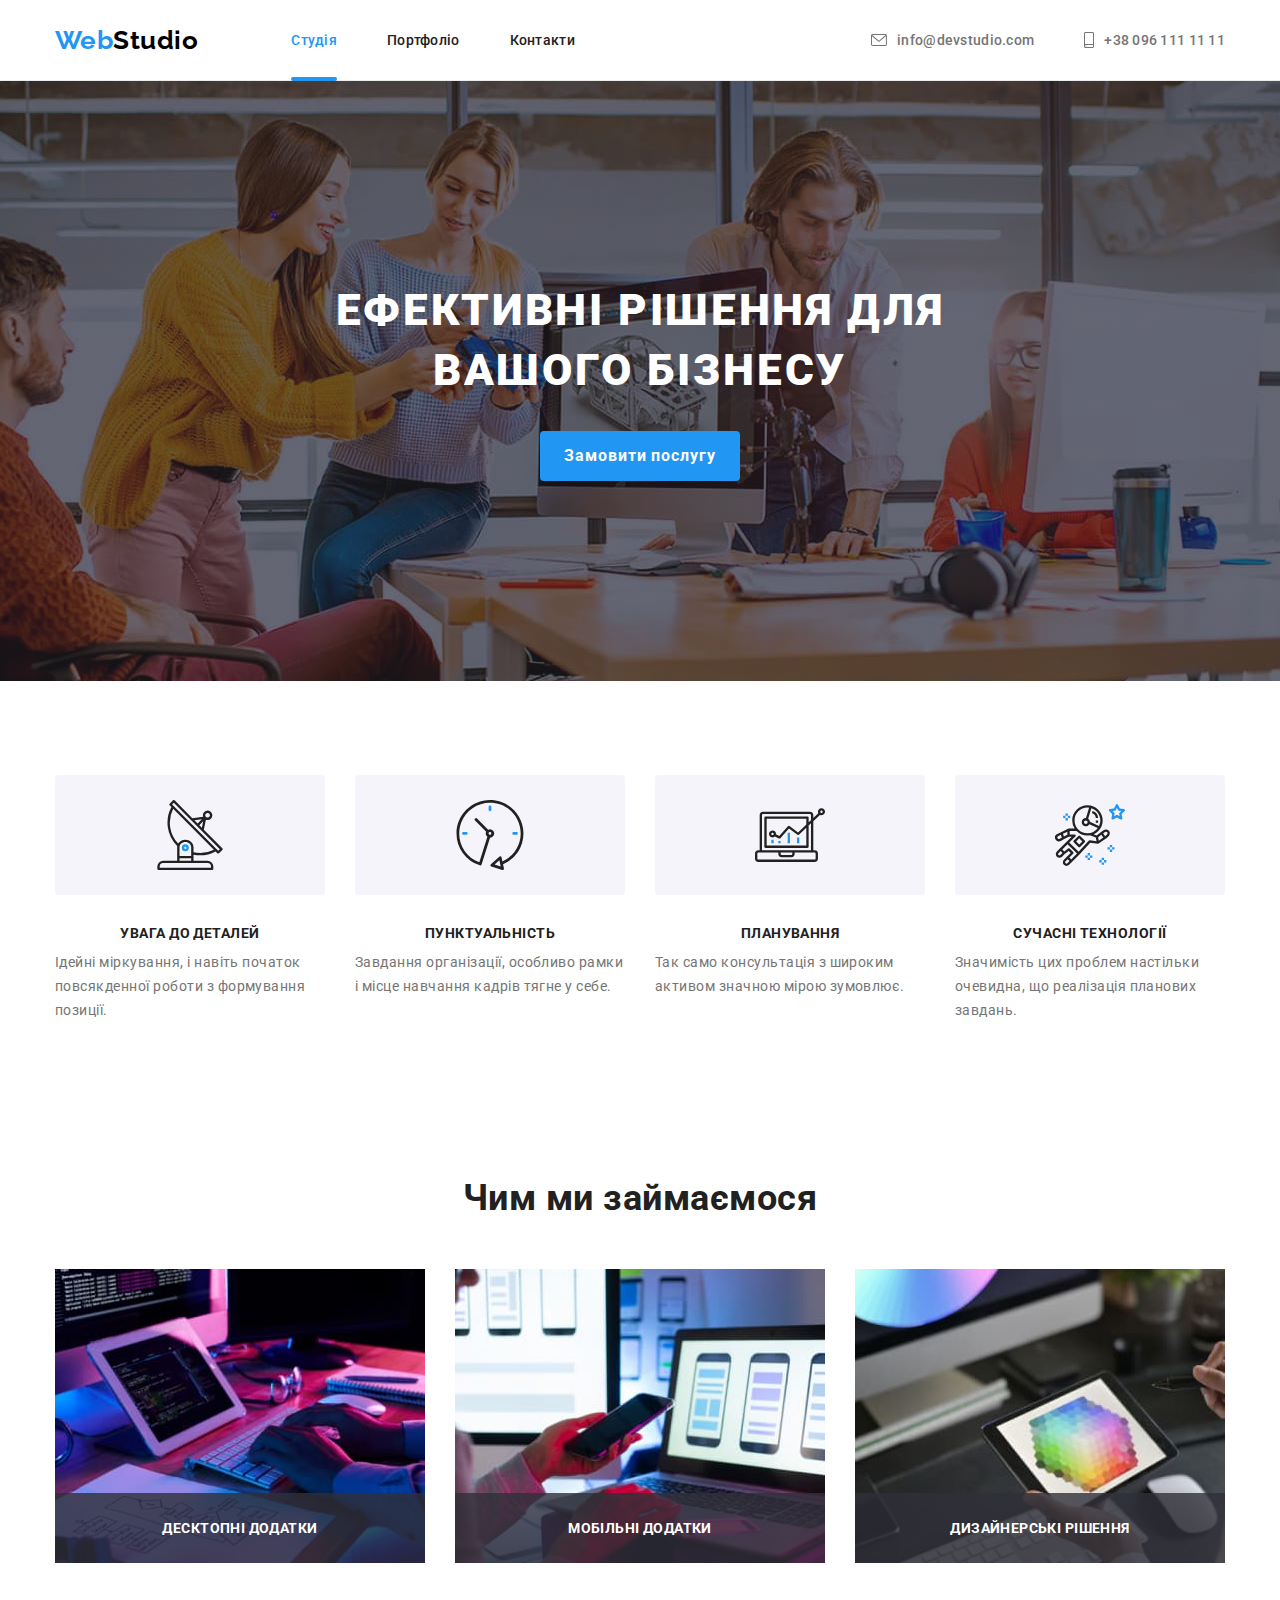
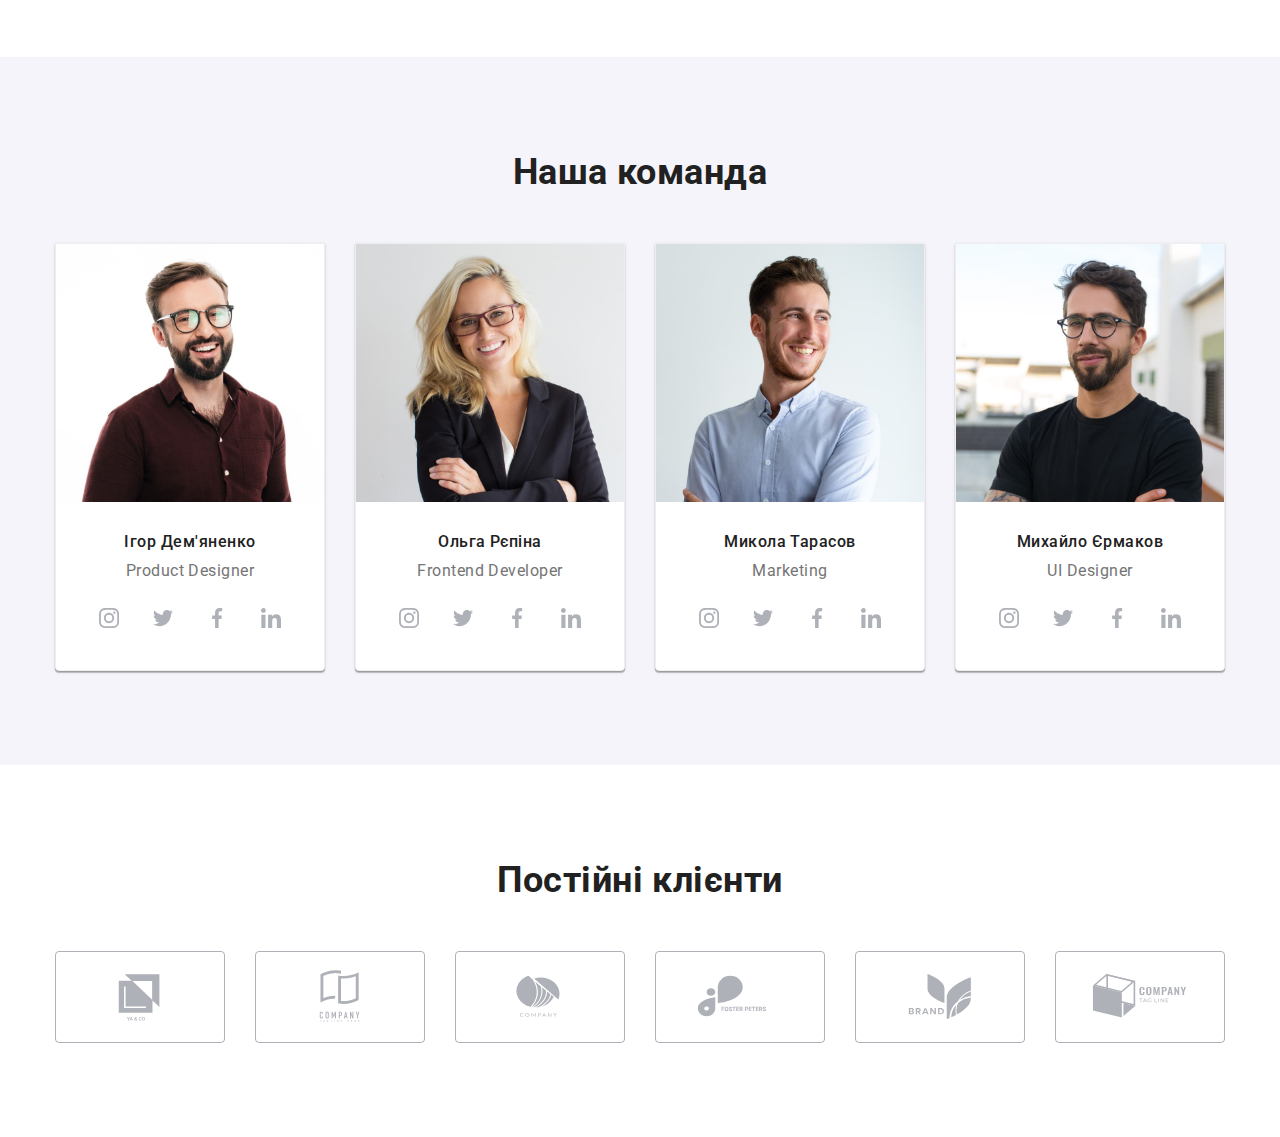
==== commit 4a69aea9: "адаптує мобільне меню та фото Команди" ====
--- a/index.html
+++ b/index.html
@@ -49,25 +49,63 @@
             >
           </li>
           </ul>
-          <!-- <button type="button" class="mob-menu">
-        <svg class="mob-menu-icon" width="40" height="40">
-          <use href="./images/icons.svg#icon-close-black"></use>
-      </button>
-      
-      <div class="mobile-menu">
-        <svg class="mob__menu-icon" width="40" height="40">
+          <button data-menu-open type="button" class="mob-menu" >
+               <svg class="mob-menu-icon" width="40" height="40">
+               <use href="./images/icons.svg#icon-menu_24px"></use>
+              </svg>
+          </button>
+
+      <div class="mobile-menu is-hidden" data-menu>
+       <div class="container">
+        <button data-menu-close type="button" class=" mobile-menu-button" >
+        <svg class="mobile-menu-icon" width="40" height="40">
           <use href="./images/icons.svg#icon-close-black"></use>
         </svg>
-        <ul class="mobile-menu list">
-          <li class="menu__item">
-            <a class="menu__link current" href="./index.html">Студія</a>
+        </button>
+        <ul class="menu-list list">
+          <li class="menu-list__item">
+            <a class="menu-list__link" href="./index.html">Студія</a>
           </li>
-          <li class="menu__item"><a class="menu__link" href="./portfolio.html">Портфоліо</a></li>
-          <li class="menu__item"><a class="menu__link" href="">Контакти</a></li>
+          <li class="menu-list__item"><a class="menu-list__link" href="./portfolio.html">Портфоліо</a></li>
+          <li class="menu-list__item"><a class="menu-list__link" href="">Контакти</a></li>
         </ul>
-      </div>
-    -->
-      </div>
+      
+        <ul class="menu-contacts list">
+          <li class="menu-contacts__item">
+            <a class="menu-phone__link" href="tell:+380961111111">
+              +38 096 111 11 11
+            </a>
+            </li>
+          <li class="menu-contacts__item">
+            <a class="menu-mail__link" href="mailto:info@devstudio.com">
+              info@devstudio.com
+            </a>
+          </li>
+          </ul>
+          <ul class="menu-networks list">
+            <li class="menu-networks__item">
+              <a class="menu-networks__link" href="#">
+                Instagram
+              </a>
+            </li>
+            <li class="menu-networks__item">
+              <a class="menu-networks__link" href="#">
+                Tweeter
+              </a>
+            </li>
+            <li class="menu-networks__item">
+              <a class="menu-networks__link" href="#">
+                Facebook
+              </a>
+            </li>
+            <li class="menu-networks__item">
+              <a class="menu-networks__link" href="#">
+                LinkedIn
+              </a>
+            </li>
+          </ul>
+       </div>
+     </div>
      
     </header>
 
@@ -257,17 +295,14 @@
             <li class="team-list__item">
               <picture>
                 <source 
-                srcset="./images/staff1.jpg 1x .images/staff1-2x.jpg 2x"
-                media="(min-width:1200px)"
-                />
-                <source 
-                srcset="./images/staff1-tab-1x.jpg 1x .images/staff1-tab-2x.jpg 2x"
-                media="(min-width:768px)"
-                />
-                <source 
-                srcset="./images/staff1-mob-1x.jpg 1x .images/staff1-mob-2x.jpg 2x"
-                media="(min-width:480px)"
-                />
+                srcset="./images/staff1.jpg 1x, ./images/staff1-2x.jpg 2x"
+                media="(min-width:1200px)"/>
+                <source 
+                srcset="./images/staff1-tab-1x.jpg 1x, ./images/staff1-tab-2x.jpg 2x"
+                media="(min-width:768px)"/>
+                <source 
+                srcset="./images/staff1-mobile-1x.jpg 1x, ./images/staff1-mobile-2x.jpg 2x"
+                media="(min-width:480px)"/>
               <img src="./images/staff1.jpg" alt="фото співробітника 1" width="270" />
             </picture>
               <div class="team-list__card">
@@ -306,7 +341,18 @@
               </div>
             </li>
             <li class="team-list__item">
-              <img src="./images/staff2.jpg" alt="фото співробітника 2" width="270" />
+              <picture>
+                <source 
+                srcset="./images/staff2.jpg 1x, ./images/staff2-2x.jpg 2x"
+                media="(min-width:1200px)"/>
+                <source 
+                srcset="./images/staff2-tab-1x.jpg 1x, ./images/staff2-tab-2x.jpg 2x"
+                media="(min-width:768px)"/>
+                <source 
+                srcset="./images/staff2-mobile-1x.jpg 1x, ./images/staff2-mobile-2x.jpg 2x"
+                media="(min-width:480px)"/>
+                <img src="./images/staff2.jpg" alt="фото співробітника 2" width="270" />
+            </picture>
               <div class="team-list__card">
                 <h3 class="team-list__name">Ольга Рєпіна</h3>
                 <p class="team-list__text" lang="en">Frontend Developer</p>
@@ -343,7 +389,18 @@
               </div>
             </li>
             <li class="team-list__item">
+              <picture>
+                <source 
+                srcset="./images/staff3.jpg 1x, ./images/staff3-2x.jpg 2x"
+                media="(min-width:1200px)"/>
+                <source 
+                srcset="./images/staff3-tab-1x.jpg 1x, ./images/staff3-tab-2x.jpg 2x"
+                media="(min-width:768px)"/>
+                <source 
+                srcset="./images/staff3-mobile-1x.jpg 1x, ./images/staff3-mobile-2x.jpg 2x"
+                media="(min-width:480px)"/>
               <img src="./images/staff3.jpg" alt="фото співробітника 3" width="270" />
+            </picture>
               <div class="team-list__card">
                 <h3 class="team-list__name">Микола Тарасов</h3>
                 <p class="team-list__text" lang="en">Marketing</p>
@@ -380,7 +437,18 @@
               </div>
             </li>
             <li class="team-list__item">
+              <picture>
+                <source 
+                srcset="./images/staff4.jpg 1x, ./images/staff4-2x.jpg 2x"
+                media="(min-width:1200px)"/>
+                <source 
+                srcset="./images/staff4-tab-1x.jpg 1x, ./images/staff4-tab-2x.jpg 2x"
+                media="(min-width:768px)"/>
+                <source 
+                srcset="./images/staff4-mobile-1x.jpg 1x, ./images/staff4-mobile-2x.jpg 2x"
+                media="(min-width:480px)"/>
               <img src="./images/staff4.jpg" alt="фото співробітника 4" width="270" />
+            </picture>
               <div class="team-list__card">
                 <h3 class="team-list__name">Михайло Єрмаков</h3>
                 <p class="team-list__text" lang="en">UI Designer</p>
@@ -560,5 +628,6 @@
       </div>
     </footer>
     <script src="./js/modal.js"></script>
+    <script src="./js/menu.js"></script>
   </body>
 </html>
--- a/css/main.min.css
+++ b/css/main.min.css
@@ -1 +1 @@
-body{font-family:"Roboto",sans-serif;color:#212121;letter-spacing:.03em}:root{--main-background-color: #2f303a;--main-text-color: #757575;--accent-color: #2196f3;--gra: linear-gradient(rgba(47, 48, 58, 0.4), rgba(47, 48, 58, 0.4)) }.visually-hidden{position:absolute;width:1px;height:1px;margin:-1px;border:0;padding:0;white-space:nowrap;-webkit-clip-path:inset(100%);clip-path:inset(100%);clip:rect(0 0 0 0);overflow:hidden}button{cursor:pointer}img{display:block;max-width:100%;width:100%;height:auto}.hero{padding-top:118px;padding-bottom:198px}@media screen and (min-width: 1200px){.hero{padding-top:200px;padding-bottom:280px}}.title{margin-bottom:30px;font-weight:700;font-size:28px;line-height:1.1786}@media screen and (min-width: 1200px){.title{margin-bottom:50px;font-weight:700;font-size:36px;line-height:1.1666}}h1,h2,h3,h4,h5,h6,p{margin:0}.list{list-style:none;margin:0;padding:0}.container{margin:0 auto;width:100%;padding-left:15px;padding-right:15px}@media screen and (min-width: 480px){.container{max-width:480px}}@media screen and (min-width: 768px){.container{max-width:768px}}@media screen and (min-width: 1200px){.container{max-width:1200px}}.section{padding-top:60px;padding-bottom:60px}@media screen and (min-width: 1200px){.section{padding-top:94px;padding-bottom:94px}}.header{background-color:#fff;border-bottom:1px solid #ececec}.header__container{display:-webkit-box;display:-ms-flexbox;display:flex;-webkit-box-align:center;-ms-flex-align:center;align-items:center}.logo-header{font-family:"Raleway";color:#000;font-weight:700;font-size:26px;line-height:1.1923;text-decoration:none}.web{color:var(--accent-color)}.header__navigation{display:-webkit-box;display:-ms-flexbox;display:flex;-webkit-box-align:center;-ms-flex-align:center;align-items:center}.menu{display:none;margin-left:93px;gap:50px}.menu__link{position:relative;display:block;padding-top:32px;padding-bottom:32px;color:#212121;font-weight:500;font-size:14px;line-height:1.1428;text-decoration:none;letter-spacing:.02em;-webkit-transition-property:color;transition-property:color;-webkit-transition-duration:250ms;transition-duration:250ms;-webkit-transition-timing-function:cubic-bezier(0.4, 0, 0.2, 1);transition-timing-function:cubic-bezier(0.4, 0, 0.2, 1)}.menu__link:hover,.menu__link:focus{color:var(--accent-color)}.current{color:var(--accent-color)}.current::before{content:"";position:absolute;width:100%;height:4px;bottom:0;left:0;-webkit-transform:translateY(1px);transform:translateY(1px);background:#2196f3;border-radius:2px}.header__contacts{display:none;margin-left:auto;gap:50px}.icon-color{margin-right:10px;fill:var(--main-text-color);-webkit-transition-property:fill;transition-property:fill;-webkit-transition-duration:250ms;transition-duration:250ms;-webkit-transition-timing-function:cubic-bezier(0.4, 0, 0.2, 1);transition-timing-function:cubic-bezier(0.4, 0, 0.2, 1)}.header__contacts a:hover .icon-color,.header__contacts a:focus .icon-color{fill:var(--accent-color)}.contacts__link{display:-webkit-box;display:-ms-flexbox;display:flex;color:var(--main-text-color);font-weight:500;font-size:14px;line-height:1.1428;text-decoration:none;letter-spacing:.02em;-webkit-box-align:center;-ms-flex-align:center;align-items:center;-webkit-transition-property:color;transition-property:color;-webkit-transition-duration:250ms;transition-duration:250ms;-webkit-transition-timing-function:cubic-bezier(0.4, 0, 0.2, 1);transition-timing-function:cubic-bezier(0.4, 0, 0.2, 1)}.contacts__link:hover,.contacts__link:focus{color:var(--accent-color)}.hero{background-color:var(--main-background-color);color:#fff;text-align:center}.hero{max-width:480px;height:400px;margin-left:auto;margin-right:auto;background-image:-webkit-gradient(linear, left top, left bottom, from(rgba(47, 48, 58, 0.4)), to(rgba(47, 48, 58, 0.4))),url(../images/hero-mob-1x.jpg);background-image:linear-gradient(rgba(47, 48, 58, 0.4), rgba(47, 48, 58, 0.4)),url(../images/hero-mob-1x.jpg);background-repeat:no-repeat;background-size:cover;background-position:center}@media(min-device-pixel-ratio: 2),screen and (-webkit-min-device-pixel-ratio: 2),screen and (min-resolution: 192dpi),screen and (min-resolution: 2dppx){.hero{background-image:-webkit-gradient(linear, left top, left bottom, from(rgba(47, 48, 58, 0.4)), to(rgba(47, 48, 58, 0.4))),url(../images/hero-mob-2x.jpg);background-image:linear-gradient(rgba(47, 48, 58, 0.4), rgba(47, 48, 58, 0.4)),url(../images/hero-mob-2x.jpg)}}@media screen and (min-width: 768px){.hero{background-image:-webkit-gradient(linear, left top, left bottom, from(rgba(47, 48, 58, 0.4)), to(rgba(47, 48, 58, 0.4))),url(../images/hero-tab-1x.jpg);background-image:linear-gradient(rgba(47, 48, 58, 0.4), rgba(47, 48, 58, 0.4)),url(../images/hero-tab-1x.jpg)}}@media screen and (min-width: 768px)and (min-device-pixel-ratio: 2),screen and (min-width: 768px)and (-webkit-min-device-pixel-ratio: 2),screen and (min-width: 768px)and (min-resolution: 192dpi),screen and (min-width: 768px)and (min-resolution: 2dppx){.hero{background-image:-webkit-gradient(linear, left top, left bottom, from(rgba(47, 48, 58, 0.4)), to(rgba(47, 48, 58, 0.4))),url(../images/hero-tab-2x.jpg);background-image:linear-gradient(rgba(47, 48, 58, 0.4), rgba(47, 48, 58, 0.4)),url(../images/hero-tab-2x.jpg)}}@media screen and (min-width: 1200px){.hero{background-image:-webkit-gradient(linear, left top, left bottom, from(rgba(47, 48, 58, 0.4)), to(rgba(47, 48, 58, 0.4))),url(../images/hero.jpg);background-image:linear-gradient(rgba(47, 48, 58, 0.4), rgba(47, 48, 58, 0.4)),url(../images/hero.jpg)}}@media screen and (min-width: 1200px)and (min-device-pixel-ratio: 2),screen and (min-width: 1200px)and (-webkit-min-device-pixel-ratio: 2),screen and (min-width: 1200px)and (min-resolution: 192dpi),screen and (min-width: 1200px)and (min-resolution: 2dppx){.hero{background-image:-webkit-gradient(linear, left top, left bottom, from(rgba(47, 48, 58, 0.4)), to(rgba(47, 48, 58, 0.4))),url(../images/hero-desktop-2x.jpg);background-image:linear-gradient(rgba(47, 48, 58, 0.4), rgba(47, 48, 58, 0.4)),url(../images/hero-desktop-2x.jpg)}}@media screen and (min-width: 768px){.hero{max-width:768px;height:400px}}@media screen and (min-width: 1200px){.hero{max-width:1600px;height:600px}}.hero__title{width:360px;margin-right:auto;margin-left:auto;font-weight:900;font-size:26px;line-height:1.6154;letter-spacing:.06em;text-transform:uppercase}@media screen and (min-width: 1200px){.hero__title{width:696px;font-weight:900;font-size:44px;line-height:1.3636}}.hero__button{display:inline-block;background:var(--accent-color);color:#fff;font-family:"Roboto";font-weight:700;font-size:16px;line-height:1.875;letter-spacing:.06em;border:0;border-radius:4px;width:200px;height:50px;margin-top:30px;-webkit-transition-property:background-color;transition-property:background-color;-webkit-transition-duration:250ms;transition-duration:250ms;-webkit-transition-timing-function:cubic-bezier(0.4, 0, 0.2, 1);transition-timing-function:cubic-bezier(0.4, 0, 0.2, 1)}.hero__button:hover,.hero__button:focus{border:none;background-color:#188ce8}.hero__button:active{border:none}.backdrop{position:fixed;top:0;left:50%;width:480px;height:796px;-webkit-transform:translate(-50%);transform:translate(-50%);-webkit-transition:opacity 250ms cubic-bezier(0.4, 0, 0.2, 1),visibility 250ms cubic-bezier(0.4, 0, 0.2, 1);transition:opacity 250ms cubic-bezier(0.4, 0, 0.2, 1),visibility 250ms cubic-bezier(0.4, 0, 0.2, 1);z-index:1;background:rgba(0,0,0,.2);overflow-y:scroll}@media screen and (min-width: 768px){.backdrop{width:768px;height:1024px}}@media screen and (min-width: 1200px){.backdrop{width:1600px;height:1024px}}.backdrop.is-hidden{opacity:0;visibility:hidden;pointer-events:none}.modal{position:absolute;top:50%;left:50%;-webkit-transform:translate(-50%, -50%) scale(1);transform:translate(-50%, -50%) scale(1);-webkit-transition:-webkit-transform 250ms cubic-bezier(0.4, 0, 0.2, 1);transition:-webkit-transform 250ms cubic-bezier(0.4, 0, 0.2, 1);transition:transform 250ms cubic-bezier(0.4, 0, 0.2, 1);transition:transform 250ms cubic-bezier(0.4, 0, 0.2, 1), -webkit-transform 250ms cubic-bezier(0.4, 0, 0.2, 1);width:450px;height:609px;background:#fff;border-radius:4px;-webkit-box-shadow:0px 1px 3px rgba(0,0,0,.12),0px 1px 1px rgba(0,0,0,.14),0px 2px 1px rgba(0,0,0,.2);box-shadow:0px 1px 3px rgba(0,0,0,.12),0px 1px 1px rgba(0,0,0,.14),0px 2px 1px rgba(0,0,0,.2)}.backdrop.is-hidden .modal{-webkit-transform:translate(-50%, -50%) scale(0);transform:translate(-50%, -50%) scale(0)}@media screen and (min-width: 1200px){.modal{width:528px;height:581px}}.modal__button{position:absolute;width:30px;height:30px;background-color:#fff;border:1px solid rgba(0,0,0,.1);border-radius:50%;top:8px;right:8px}.modal__button-icon{width:100%;height:100%;-webkit-transition:fill 250ms cubic-bezier(0.4, 0, 0.2, 1);transition:fill 250ms cubic-bezier(0.4, 0, 0.2, 1)}.modal__button-icon:hover,.modal__button-icon:focus{fill:var(--accent-color)}.main__form{width:100%;margin-left:auto;margin-right:auto;padding:40px}.main-form__title{display:block;font-weight:700;font-size:20px;line-height:1.15;text-align:center;letter-spacing:.03em;color:#212121;margin-bottom:12px}.form-field{display:-webkit-box;display:-ms-flexbox;display:flex;-webkit-box-orient:vertical;-webkit-box-direction:normal;-ms-flex-direction:column;flex-direction:column;text-align:left;margin-bottom:10px}.form-field__label{font-weight:400;font-size:12px;line-height:1.1667;letter-spacing:.01em;color:var(--main-text-color);margin-bottom:4px}.form-field__modal-wrapper{position:relative}.form-field__input{width:370px;height:40px;padding:12px 42px;margin:0;border:1px solid rgba(33,33,33,.2);outline:rgba(0,0,0,0);border-radius:4px;-webkit-transition:border-color 250ms cubic-bezier(0.4, 0, 0.2, 1);transition:border-color 250ms cubic-bezier(0.4, 0, 0.2, 1);cursor:text;font-size:12px}.form-field__input:focus{border-color:var(--accent-color)}@media screen and (min-width: 1200px){.form-field__input{width:448px}}.form-field__icon{position:absolute;top:50%;left:15px;-webkit-transform:translateY(-50%);transform:translateY(-50%);-webkit-transition:fill 250ms cubic-bezier(0.4, 0, 0.2, 1);transition:fill 250ms cubic-bezier(0.4, 0, 0.2, 1)}.form-field__input:focus+.form-field__icon{fill:var(--accent-color)}.form-field__comment{width:100%;height:120px;border:1px solid rgba(33,33,33,.2);border-radius:4px;outline:rgba(0,0,0,0);resize:none;padding:12px 16px;-webkit-transition:border-color 250ms cubic-bezier(0.4, 0, 0.2, 1);transition:border-color 250ms cubic-bezier(0.4, 0, 0.2, 1);font-size:12px}.form-field__comment::-webkit-input-placeholder{display:block;padding-top:6px;font-weight:400;font-size:12px;line-height:1.1667px;letter-spacing:.01em;color:rgba(117,117,117,.5)}.form-field__comment::-moz-placeholder{display:block;padding-top:6px;font-weight:400;font-size:12px;line-height:1.1667px;letter-spacing:.01em;color:rgba(117,117,117,.5)}.form-field__comment:-ms-input-placeholder{display:block;padding-top:6px;font-weight:400;font-size:12px;line-height:1.1667px;letter-spacing:.01em;color:rgba(117,117,117,.5)}.form-field__comment::-ms-input-placeholder{display:block;padding-top:6px;font-weight:400;font-size:12px;line-height:1.1667px;letter-spacing:.01em;color:rgba(117,117,117,.5)}.form-field__comment::placeholder{display:block;padding-top:6px;font-weight:400;font-size:12px;line-height:1.1667px;letter-spacing:.01em;color:rgba(117,117,117,.5)}.form-field__comment:focus{border-color:var(--accent-color)}.policy__check-text{font-weight:400;font-size:12px;line-height:1.1666666667;letter-spacing:.03em;color:var(--main-text-color);display:-webkit-box;display:-ms-flexbox;display:flex;-webkit-box-align:center;-ms-flex-align:center;align-items:center}@media screen and (min-width: 1200px){.policy__check-text{font-size:14px;line-height:1.7142857143}}.policy__wrapper{width:16px;height:15px;border:2px solid #212121;border-radius:2px;margin-right:7px;display:-webkit-box;display:-ms-flexbox;display:flex;-webkit-box-align:center;-ms-flex-align:center;align-items:center;-webkit-box-pack:center;-ms-flex-pack:center;justify-content:center;fill:rgba(0,0,0,0);-webkit-transition:border-color 250ms cubic-bezier(0.4, 0, 0.2, 1);transition:border-color 250ms cubic-bezier(0.4, 0, 0.2, 1);margin-left:12px}.policy__modal-check:checked+.policy__check-text .policy__wrapper{background-color:var(--accent-color);fill:#fff;border:none}.policy__modal-check:focus+.policy__check-text .policy__wrapper{border-color:var(--accent-color)}.policy__contract-form{margin-left:5px;color:var(--accent-color)}.form-button{margin-bottom:40px;margin-top:30px}.form-button__submit{width:200px;height:50px;background:var(--accent-color);border-radius:4px;border-color:rgba(0,0,0,0);font-weight:700;font-size:16px;line-height:1.875px;letter-spacing:.06em;-webkit-box-shadow:0px 4px 4px rgba(0,0,0,.15);box-shadow:0px 4px 4px rgba(0,0,0,.15);padding:0;color:#fff;-webkit-transition:background-color 250ms cubic-bezier(0.4, 0, 0.2, 1);transition:background-color 250ms cubic-bezier(0.4, 0, 0.2, 1)}.form-button__submit:hover,.form-button__submit:focus{background-color:#188ce8}.desk{padding-top:60px;padding-bottom:60px}@media screen and (min-width: 1200px){.desk{padding-top:94px}}.review{display:-webkit-box;display:-ms-flexbox;display:flex;-ms-flex-wrap:wrap;flex-wrap:wrap;gap:30px;-webkit-box-pack:justify;-ms-flex-pack:justify;justify-content:space-between}.review__item{width:100%}@media screen and (min-width: 768px){.review__item{width:calc((100% - 30px)/2)}}@media screen and (min-width: 1200px){.review__item{width:calc((100% - 90px)/4)}}.review__picture{display:-webkit-box;display:-ms-flexbox;display:flex;height:120px;background:#f5f4fa;border-radius:4px;margin-bottom:30px;-webkit-box-align:center;-ms-flex-align:center;align-items:center;-webkit-box-pack:center;-ms-flex-pack:center;justify-content:center}.review__title{margin-bottom:10px;font-weight:700;font-size:14px;line-height:1.1428;text-transform:uppercase;text-align:center}.review__text{color:var(--main-text-color);font-size:14px;line-height:1.7142}.activity{text-align:center}@media screen and (max-width: 1200px){.activity{display:none}}.kinds{display:-webkit-box;display:-ms-flexbox;display:flex;gap:30px;-webkit-box-pack:justify;-ms-flex-pack:justify;justify-content:space-between}.kinds__item{-ms-flex-preferred-size:calc((100% - 60px)/3);flex-basis:calc((100% - 60px)/3)}.kinds__thumb{position:relative}.kinds__text{position:absolute;width:100%;height:70px;bottom:0;background:rgba(47,48,58,.8);font-weight:700;font-size:14px;line-height:1.1429;text-align:center;letter-spacing:.03em;text-transform:uppercase;color:#fff;padding-top:27px;padding-bottom:27px}.team{background-color:#f5f4fa;text-align:center}.team-list{display:-webkit-box;display:-ms-flexbox;display:flex;-ms-flex-wrap:wrap;flex-wrap:wrap;gap:30px;-webkit-box-pack:justify;-ms-flex-pack:justify;justify-content:space-between}.team-list__item{-webkit-box-shadow:0px 1px 3px rgba(0,0,0,.12),0px 1px 1px rgba(0,0,0,.14),0px 2px 1px rgba(0,0,0,.2);box-shadow:0px 1px 3px rgba(0,0,0,.12),0px 1px 1px rgba(0,0,0,.14),0px 2px 1px rgba(0,0,0,.2)}.team-list__card{padding-top:30px;padding-bottom:30px}.team-list__name{margin-bottom:10px;font-weight:500;font-size:16px;line-height:1.1875}.team-list__text{color:var(--main-text-color);font-size:16px;line-height:1.1875;margin-bottom:16px}.team-list__item{width:100%;background:#fff;border:1px solid #eee;border-radius:0px 0px 4px 4px}@media screen and (min-width: 768px){.team-list__item{width:calc((100% - 30px)/2)}}@media screen and (min-width: 1200px){.team-list__item{width:calc((100% - 90px)/4)}}.networks{display:-webkit-box;display:-ms-flexbox;display:flex;-webkit-box-pack:center;-ms-flex-pack:center;justify-content:center;gap:10px}.networks__item{width:44px;height:44px}.networks__link{width:100%;height:100%;border-radius:50%;display:-webkit-box;display:-ms-flexbox;display:flex;-webkit-box-align:center;-ms-flex-align:center;align-items:center;-webkit-box-pack:center;-ms-flex-pack:center;justify-content:center;fill:#afb1b8;-webkit-transition-property:background-color;transition-property:background-color;-webkit-transition-duration:250ms;transition-duration:250ms;-webkit-transition-timing-function:cubic-bezier(0.4, 0, 0.2, 1);transition-timing-function:cubic-bezier(0.4, 0, 0.2, 1)}.networks__link:hover,.networks__link:focus{background-color:var(--accent-color)}.networks__icon{-webkit-transition-property:fill;transition-property:fill;-webkit-transition-duration:250ms;transition-duration:250ms;-webkit-transition-timing-function:cubic-bezier(0.4, 0, 0.2, 1);transition-timing-function:cubic-bezier(0.4, 0, 0.2, 1)}.networks__link:hover .networks__icon,.networks__link:focus .networks__icon{fill:#fff}.clients{text-align:center}.clients-list{display:-webkit-box;display:-ms-flexbox;display:flex;-ms-flex-wrap:wrap;flex-wrap:wrap;gap:30px;-webkit-box-pack:justify;-ms-flex-pack:justify;justify-content:space-between}.clients-list__logo{height:92px;width:calc((100% - 30px)/2)}@media screen and (min-width: 768px){.clients-list__logo{width:calc((100% - 60px)/3)}}@media screen and (min-width: 1200px){.clients-list__logo{width:calc((100% - 150px)/6)}}.clients-list__link{width:100%;height:100%;display:-webkit-box;display:-ms-flexbox;display:flex;-webkit-box-align:center;-ms-flex-align:center;align-items:center;-webkit-box-pack:center;-ms-flex-pack:center;justify-content:center;fill:#afb1b8;border:1px solid #afb1b8;border-radius:4px;-webkit-transition-property:border-color;transition-property:border-color;-webkit-transition-duration:250ms;transition-duration:250ms;-webkit-transition-timing-function:cubic-bezier(0.4, 0, 0.2, 1);transition-timing-function:cubic-bezier(0.4, 0, 0.2, 1)}.clients-list__link:hover,.clients-list__link:focus{border-color:var(--accent-color)}.client-list__logo{height:92px}.clients-link__icon{-webkit-transition-property:fill;transition-property:fill;-webkit-transition-duration:250ms;transition-duration:250ms;-webkit-transition-timing-function:cubic-bezier(0.4, 0, 0.2, 1);transition-timing-function:cubic-bezier(0.4, 0, 0.2, 1)}.clients-list__link:hover .clients-link__icon,.clients-list__link:focus .clients-link__icon{fill:var(--accent-color)}.footer{background-color:var(--main-background-color);padding-top:60px;padding-bottom:60px}.main-footer__container{width:480px}@media screen and (min-width: 768px){.main-footer__container{width:768px}}@media screen and (min-width: 1200px){.main-footer__container{width:1600px}}.footer-div__logo-footer{display:inline-block;margin-bottom:20px;font-family:"Raleway";color:#fff;font-weight:700;font-size:26px;line-height:1.1923;text-decoration:none}.footer-div__address{margin-bottom:9px;font-style:normal;font-size:14px;line-height:1.7142;color:#fff}.footer-contacts__item:not(:last-child){margin-bottom:9px}.footer-contacts__link{font-size:14px;line-height:1.7142;color:rgba(255,255,255,.6);text-decoration:none;-webkit-transition-property:color;transition-property:color;-webkit-transition-duration:250ms;transition-duration:250ms;-webkit-transition-timing-function:cubic-bezier(0.4, 0, 0.2, 1);transition-timing-function:cubic-bezier(0.4, 0, 0.2, 1)}.footer-contacts__link:hover,.footer-contacts__link:focus{color:var(--accent-color)}.join{margin-left:70px}.join-us{display:block;margin-bottom:20px;font-weight:700;font-size:14px;line-height:1.1429;letter-spacing:.03em;text-transform:uppercase;color:#fff}.company-networks{display:-webkit-box;display:-ms-flexbox;display:flex;-webkit-box-pack:left;-ms-flex-pack:left;justify-content:left;gap:10px}.company-networks__item{width:44px;height:44px}.company-networks__link{width:100%;height:100%;background-color:rgba(255,255,255,.1);border-radius:50%;display:-webkit-box;display:-ms-flexbox;display:flex;-webkit-box-align:center;-ms-flex-align:center;align-items:center;-webkit-box-pack:center;-ms-flex-pack:center;justify-content:center;fill:#fff;-webkit-transition-property:background-color;transition-property:background-color;-webkit-transition-duration:250ms;transition-duration:250ms;-webkit-transition-timing-function:cubic-bezier(0.4, 0, 0.2, 1);transition-timing-function:cubic-bezier(0.4, 0, 0.2, 1)}.company-networks__link:hover,.company-networks__link:focus{background-color:var(--accent-color)}.main-footer__container{display:-webkit-box;display:-ms-flexbox;display:flex;-webkit-box-align:baseline;-ms-flex-align:baseline;align-items:baseline}.form-footer{margin-left:auto}.form-footer__wrapper{display:-webkit-box;display:-ms-flexbox;display:flex;margin-top:20px}.form-footer__title{display:block;font-weight:700;font-size:14px;line-height:1.1429;letter-spacing:.03em;text-transform:uppercase;color:#fff}.form-footer__input{width:358px;height:50px;padding:15px 16px;margin-right:12px;border:1px solid rgba(255,255,255,.3);background-color:var(--main-background-color);border-radius:4px;outline:rgba(0,0,0,0);color:#fff}.form-case__submit{display:-webkit-box;display:-ms-flexbox;display:flex;width:200px;height:50px;background:var(--accent-color);border-radius:4px;border-color:rgba(0,0,0,0);font-weight:700;font-size:16px;line-height:1.875px;-webkit-box-align:center;-ms-flex-align:center;align-items:center;letter-spacing:.06em;color:#fff;align-items:center;-webkit-box-pack:center;-ms-flex-pack:center;justify-content:center;-webkit-transition:background-color 250ms cubic-bezier(0.4, 0, 0.2, 1);transition:background-color 250ms cubic-bezier(0.4, 0, 0.2, 1)}.form-case__submit:hover,.form-case__submit:focus{background-color:#188ce8}.form-case__icon{fill:#fff;margin-left:10px}.buttons{display:-webkit-box;display:-ms-flexbox;display:flex;gap:8px;-webkit-box-pack:center;-ms-flex-pack:center;justify-content:center;margin-bottom:50px}.buttons__item{min-width:73px;font-family:"Roboto";font-weight:500;font-size:16px;line-height:1.625;border:none;background:#f5f4fa;color:#212121;border-radius:4px;padding-top:6px;padding-bottom:6px;padding-right:22px;padding-left:22px;text-align:center;-webkit-transition:color 250ms cubic-bezier(0.4, 0, 0.2, 1),background-color 250ms cubic-bezier(0.4, 0, 0.2, 1),-webkit-box-shadow 250ms cubic-bezier(0.4, 0, 0.2, 1);transition:color 250ms cubic-bezier(0.4, 0, 0.2, 1),background-color 250ms cubic-bezier(0.4, 0, 0.2, 1),-webkit-box-shadow 250ms cubic-bezier(0.4, 0, 0.2, 1);transition:color 250ms cubic-bezier(0.4, 0, 0.2, 1),background-color 250ms cubic-bezier(0.4, 0, 0.2, 1),box-shadow 250ms cubic-bezier(0.4, 0, 0.2, 1);transition:color 250ms cubic-bezier(0.4, 0, 0.2, 1),background-color 250ms cubic-bezier(0.4, 0, 0.2, 1),box-shadow 250ms cubic-bezier(0.4, 0, 0.2, 1),-webkit-box-shadow 250ms cubic-bezier(0.4, 0, 0.2, 1)}.buttons__item:hover,.buttons__item:focus,.buttons__item:active{color:#fff;background-color:var(--accent-color);-webkit-box-shadow:0px 3px 1px rgba(0,0,0,.1),0px 1px 2px rgba(0,0,0,.08),0px 2px 2px rgba(0,0,0,.12);box-shadow:0px 3px 1px rgba(0,0,0,.1),0px 1px 2px rgba(0,0,0,.08),0px 2px 2px rgba(0,0,0,.12)}.buttons__item .main{padding-top:6px;padding-bottom:6px;padding-right:25px;padding-left:25px}.examples{display:-webkit-box;display:-ms-flexbox;display:flex;-ms-flex-wrap:wrap;flex-wrap:wrap;gap:30px;-webkit-box-pack:justify;-ms-flex-pack:justify;justify-content:space-between}.examples__card{background-color:#fff;-ms-flex-preferred-size:calc((100% - 60px)/3);flex-basis:calc((100% - 60px)/3)}.examples__link{text-decoration:none;display:block;-webkit-transition:-webkit-box-shadow 250ms cubic-bezier(0.4, 0, 0.2, 1);transition:-webkit-box-shadow 250ms cubic-bezier(0.4, 0, 0.2, 1);transition:box-shadow 250ms cubic-bezier(0.4, 0, 0.2, 1);transition:box-shadow 250ms cubic-bezier(0.4, 0, 0.2, 1), -webkit-box-shadow 250ms cubic-bezier(0.4, 0, 0.2, 1)}.examples__link:hover,.examples__link:focus{-webkit-box-shadow:0px 1px 1px rgba(0,0,0,.12),0px 4px 4px rgba(0,0,0,.06),1px 4px 6px rgba(0,0,0,.16);box-shadow:0px 1px 1px rgba(0,0,0,.12),0px 4px 4px rgba(0,0,0,.06),1px 4px 6px rgba(0,0,0,.16)}.box{border-right:1px solid #eee;border-bottom:1px solid #eee;border-left:1px solid #eee;padding-top:20px;padding-right:24px;padding-bottom:20px;padding-left:24px}.box__project-title{margin-bottom:4px;font-weight:700;font-size:18px;line-height:2;letter-spacing:.06em;color:#212121}.box__text{font-size:16px;line-height:1.875;color:var(--main-text-color)}.examples__overlay{position:relative;overflow:hidden}.examples__description{position:absolute;top:0;left:0;width:100%;height:100%;background:rgba(33,150,243,.9);-webkit-transform:translateY(100%);transform:translateY(100%);-webkit-transition:-webkit-transform 250ms cubic-bezier(0.4, 0, 0.2, 1);transition:-webkit-transform 250ms cubic-bezier(0.4, 0, 0.2, 1);transition:transform 250ms cubic-bezier(0.4, 0, 0.2, 1);transition:transform 250ms cubic-bezier(0.4, 0, 0.2, 1), -webkit-transform 250ms cubic-bezier(0.4, 0, 0.2, 1);display:-webkit-box;display:-ms-flexbox;display:flex;-webkit-box-align:center;-ms-flex-align:center;align-items:center;-webkit-box-pack:center;-ms-flex-pack:center;justify-content:center;padding-left:24px;padding-right:24px;font-weight:400;font-size:18px;line-height:1.5556;letter-spacing:.03em;color:#fff;text-align:left}.examples__link:hover .examples__description,.examples__link:focus .examples__description{-webkit-transform:translateY(0);transform:translateY(0);opacity:1}/*# sourceMappingURL=main.min.css.map */+body{font-family:"Roboto",sans-serif;color:#212121;letter-spacing:.03em}:root{--main-background-color: #2f303a;--main-text-color: #757575;--accent-color: #2196f3;--gra: linear-gradient(rgba(47, 48, 58, 0.4), rgba(47, 48, 58, 0.4)) }.visually-hidden{position:absolute;width:1px;height:1px;margin:-1px;border:0;padding:0;white-space:nowrap;-webkit-clip-path:inset(100%);clip-path:inset(100%);clip:rect(0 0 0 0);overflow:hidden}button{cursor:pointer}img{display:block;max-width:100%;width:100%;height:auto}.hero{padding-top:118px;padding-bottom:198px}@media screen and (min-width: 1200px){.hero{padding-top:200px;padding-bottom:280px}}.title{margin-bottom:30px;font-weight:700;font-size:28px;line-height:1.1786}@media screen and (min-width: 1200px){.title{margin-bottom:50px;font-weight:700;font-size:36px;line-height:1.1666}}h1,h2,h3,h4,h5,h6,p{margin:0}.list{list-style:none;margin:0;padding:0}.container{margin:0 auto;width:100%;padding-left:15px;padding-right:15px}@media screen and (min-width: 480px){.container{max-width:480px}}@media screen and (min-width: 768px){.container{max-width:768px}}@media screen and (min-width: 1200px){.container{max-width:1200px}}.section{padding-top:60px;padding-bottom:60px}@media screen and (min-width: 1200px){.section{padding-top:94px;padding-bottom:94px}}.header{background-color:#fff;border-bottom:1px solid #ececec}.header__container{display:-webkit-box;display:-ms-flexbox;display:flex;-webkit-box-align:center;-ms-flex-align:center;align-items:center}.logo-header{font-family:"Raleway";color:#000;font-weight:700;font-size:26px;line-height:1.1923;text-decoration:none}.web{color:var(--accent-color)}.header__navigation{display:-webkit-box;display:-ms-flexbox;display:flex;-webkit-box-align:center;-ms-flex-align:center;align-items:center}.menu{display:none;margin-left:88px;gap:50px}@media screen and (min-width: 768px){.menu{display:-webkit-box;display:-ms-flexbox;display:flex}}@media screen and (min-width: 1200px){.menu{margin-left:93px}}.menu__link{position:relative;display:block;padding-top:32px;padding-bottom:32px;color:#212121;font-weight:500;font-size:14px;line-height:1.1428;text-decoration:none;letter-spacing:.02em;-webkit-transition-property:color;transition-property:color;-webkit-transition-duration:250ms;transition-duration:250ms;-webkit-transition-timing-function:cubic-bezier(0.4, 0, 0.2, 1);transition-timing-function:cubic-bezier(0.4, 0, 0.2, 1)}.menu__link:hover,.menu__link:focus{color:var(--accent-color)}.current{color:var(--accent-color)}.current::before{content:"";position:absolute;width:100%;height:4px;bottom:0;left:0;-webkit-transform:translateY(1px);transform:translateY(1px);background:#2196f3;border-radius:2px}.header__contacts{display:none}@media screen and (min-width: 768px){.header__contacts{display:-webkit-box;display:-ms-flexbox;display:flex;-ms-flex-wrap:wrap;flex-wrap:wrap;gap:10px;margin-left:90px}}@media screen and (min-width: 1200px){.header__contacts{display:-webkit-box;display:-ms-flexbox;display:flex;gap:50px;margin-left:auto}}.icon-color{margin-right:10px;fill:var(--main-text-color);-webkit-transition-property:fill;transition-property:fill;-webkit-transition-duration:250ms;transition-duration:250ms;-webkit-transition-timing-function:cubic-bezier(0.4, 0, 0.2, 1);transition-timing-function:cubic-bezier(0.4, 0, 0.2, 1)}.header__contacts a:hover .icon-color,.header__contacts a:focus .icon-color{fill:var(--accent-color)}.contacts__link{display:-webkit-box;display:-ms-flexbox;display:flex;color:var(--main-text-color);font-weight:500;font-size:14px;line-height:1.1428;text-decoration:none;letter-spacing:.02em;-webkit-box-align:center;-ms-flex-align:center;align-items:center;-webkit-transition-property:color;transition-property:color;-webkit-transition-duration:250ms;transition-duration:250ms;-webkit-transition-timing-function:cubic-bezier(0.4, 0, 0.2, 1);transition-timing-function:cubic-bezier(0.4, 0, 0.2, 1)}@media screen and (max-width: 1200px){.contacts__link{font-size:12px;line-height:1.1666666667}}.contacts__link:hover,.contacts__link:focus{color:var(--accent-color)}.mob-menu{display:-webkit-box;display:-ms-flexbox;display:flex;border:none;background:rgba(0,0,0,0);margin-top:10px;margin-bottom:10px;margin-left:auto;-webkit-box-align:center;-ms-flex-align:center;align-items:center}@media screen and (min-width: 768px){.mob-menu{display:none}}.mob-menu-icon{fill:#212121;-webkit-transition-property:fill;transition-property:fill;-webkit-transition-duration:250ms;transition-duration:250ms;-webkit-transition-timing-function:cubic-bezier(0.4, 0, 0.2, 1);transition-timing-function:cubic-bezier(0.4, 0, 0.2, 1)}.mob-menu:focus .mob-menu-icon{fill:var(--accent-color)}.mobile-menu{position:fixed;top:0;width:100vw;height:100vh;background-color:#fff;padding-bottom:48px}.mobile-menu>.container{height:100%;display:-webkit-box;display:-ms-flexbox;display:flex;-webkit-box-orient:vertical;-webkit-box-direction:normal;-ms-flex-direction:column;flex-direction:column;-webkit-box-pack:justify;-ms-flex-pack:justify;justify-content:space-between}@media screen and (min-width: 768px){.mobile-menu{display:none}}.mobile-menu-button{display:block;margin-top:10px;margin-left:auto;border:none;background-color:#fff}.mobile-menu-icon{fill:#212121;width:100%;height:100%}.mobile-menu-button:focus .mobile-menu-icon{fill:var(--accent-color)}.menu-list__item:not(:last-child){margin-bottom:32px}.menu-list__link{font-weight:500;font-size:40px;line-height:1.175;letter-spacing:.02em;color:#212121;text-decoration:none}.menu-list__link:hover,.menu-list__link:focus{color:var(--accent-color)}.menu-contacts{margin-top:306px}.menu-contacts__item:not(:last-child){margin-bottom:32px}.menu-mail__link{font-weight:500;font-size:24px;line-height:1.1666666667;letter-spacing:.02em;color:var(--main-text-color);text-decoration:none}.menu-phone__link{font-weight:500;font-size:34px;line-height:1.1764705882;letter-spacing:.02em;color:var(--accent-color);text-decoration:none}.menu-networks{display:-webkit-box;display:-ms-flexbox;display:flex;gap:20px;margin-top:64px}.menu-networks__link{font-weight:500;font-size:18px;line-height:1.2222222222;letter-spacing:.02em;color:#2196f3;text-decoration:none}.hero{background-color:var(--main-background-color);color:#fff;text-align:center}.hero{max-width:480px;height:400px;margin-left:auto;margin-right:auto;background-image:-webkit-gradient(linear, left top, left bottom, from(rgba(47, 48, 58, 0.4)), to(rgba(47, 48, 58, 0.4))),url(../images/hero-mob-1x.jpg);background-image:linear-gradient(rgba(47, 48, 58, 0.4), rgba(47, 48, 58, 0.4)),url(../images/hero-mob-1x.jpg);background-repeat:no-repeat;background-size:cover;background-position:center}@media(min-device-pixel-ratio: 2),screen and (-webkit-min-device-pixel-ratio: 2),screen and (min-resolution: 192dpi),screen and (min-resolution: 2dppx){.hero{background-image:-webkit-gradient(linear, left top, left bottom, from(rgba(47, 48, 58, 0.4)), to(rgba(47, 48, 58, 0.4))),url(../images/hero-mob-2x.jpg);background-image:linear-gradient(rgba(47, 48, 58, 0.4), rgba(47, 48, 58, 0.4)),url(../images/hero-mob-2x.jpg)}}@media screen and (min-width: 768px){.hero{background-image:-webkit-gradient(linear, left top, left bottom, from(rgba(47, 48, 58, 0.4)), to(rgba(47, 48, 58, 0.4))),url(../images/hero-tab-1x.jpg);background-image:linear-gradient(rgba(47, 48, 58, 0.4), rgba(47, 48, 58, 0.4)),url(../images/hero-tab-1x.jpg)}}@media screen and (min-width: 768px)and (min-device-pixel-ratio: 2),screen and (min-width: 768px)and (-webkit-min-device-pixel-ratio: 2),screen and (min-width: 768px)and (min-resolution: 192dpi),screen and (min-width: 768px)and (min-resolution: 2dppx){.hero{background-image:-webkit-gradient(linear, left top, left bottom, from(rgba(47, 48, 58, 0.4)), to(rgba(47, 48, 58, 0.4))),url(../images/hero-tab-2x.jpg);background-image:linear-gradient(rgba(47, 48, 58, 0.4), rgba(47, 48, 58, 0.4)),url(../images/hero-tab-2x.jpg)}}@media screen and (min-width: 1200px){.hero{background-image:-webkit-gradient(linear, left top, left bottom, from(rgba(47, 48, 58, 0.4)), to(rgba(47, 48, 58, 0.4))),url(../images/hero.jpg);background-image:linear-gradient(rgba(47, 48, 58, 0.4), rgba(47, 48, 58, 0.4)),url(../images/hero.jpg)}}@media screen and (min-width: 1200px)and (min-device-pixel-ratio: 2),screen and (min-width: 1200px)and (-webkit-min-device-pixel-ratio: 2),screen and (min-width: 1200px)and (min-resolution: 192dpi),screen and (min-width: 1200px)and (min-resolution: 2dppx){.hero{background-image:-webkit-gradient(linear, left top, left bottom, from(rgba(47, 48, 58, 0.4)), to(rgba(47, 48, 58, 0.4))),url(../images/hero-desktop-2x.jpg);background-image:linear-gradient(rgba(47, 48, 58, 0.4), rgba(47, 48, 58, 0.4)),url(../images/hero-desktop-2x.jpg)}}@media screen and (min-width: 768px){.hero{max-width:768px;height:400px}}@media screen and (min-width: 1200px){.hero{max-width:1600px;height:600px}}.hero__title{width:360px;margin-right:auto;margin-left:auto;font-weight:900;font-size:26px;line-height:1.6154;letter-spacing:.06em;text-transform:uppercase}@media screen and (min-width: 1200px){.hero__title{width:696px;font-weight:900;font-size:44px;line-height:1.3636}}.hero__button{display:inline-block;background:var(--accent-color);color:#fff;font-family:"Roboto";font-weight:700;font-size:16px;line-height:1.875;letter-spacing:.06em;border:0;border-radius:4px;width:200px;height:50px;margin-top:30px;-webkit-transition-property:background-color;transition-property:background-color;-webkit-transition-duration:250ms;transition-duration:250ms;-webkit-transition-timing-function:cubic-bezier(0.4, 0, 0.2, 1);transition-timing-function:cubic-bezier(0.4, 0, 0.2, 1)}.hero__button:hover,.hero__button:focus{border:none;background-color:#188ce8}.hero__button:active{border:none}.backdrop{position:fixed;top:0;left:50%;width:480px;height:796px;-webkit-transform:translate(-50%);transform:translate(-50%);-webkit-transition:opacity 250ms cubic-bezier(0.4, 0, 0.2, 1),visibility 250ms cubic-bezier(0.4, 0, 0.2, 1);transition:opacity 250ms cubic-bezier(0.4, 0, 0.2, 1),visibility 250ms cubic-bezier(0.4, 0, 0.2, 1);z-index:1;background:rgba(0,0,0,.2);overflow-y:scroll}@media screen and (min-width: 768px){.backdrop{width:768px;height:1024px}}@media screen and (min-width: 1200px){.backdrop{width:1600px;height:1024px}}.backdrop.is-hidden{opacity:0;visibility:hidden;pointer-events:none}.modal{position:absolute;top:50%;left:50%;-webkit-transform:translate(-50%, -50%) scale(1);transform:translate(-50%, -50%) scale(1);-webkit-transition:-webkit-transform 250ms cubic-bezier(0.4, 0, 0.2, 1);transition:-webkit-transform 250ms cubic-bezier(0.4, 0, 0.2, 1);transition:transform 250ms cubic-bezier(0.4, 0, 0.2, 1);transition:transform 250ms cubic-bezier(0.4, 0, 0.2, 1), -webkit-transform 250ms cubic-bezier(0.4, 0, 0.2, 1);width:450px;height:609px;background:#fff;border-radius:4px;-webkit-box-shadow:0px 1px 3px rgba(0,0,0,.12),0px 1px 1px rgba(0,0,0,.14),0px 2px 1px rgba(0,0,0,.2);box-shadow:0px 1px 3px rgba(0,0,0,.12),0px 1px 1px rgba(0,0,0,.14),0px 2px 1px rgba(0,0,0,.2)}.backdrop.is-hidden .modal{-webkit-transform:translate(-50%, -50%) scale(0);transform:translate(-50%, -50%) scale(0)}@media screen and (min-width: 1200px){.modal{width:528px;height:581px}}.modal__button{position:absolute;width:30px;height:30px;background-color:#fff;border:1px solid rgba(0,0,0,.1);border-radius:50%;top:8px;right:8px}.modal__button-icon{width:100%;height:100%;-webkit-transition:fill 250ms cubic-bezier(0.4, 0, 0.2, 1);transition:fill 250ms cubic-bezier(0.4, 0, 0.2, 1)}.modal__button-icon:hover,.modal__button-icon:focus{fill:var(--accent-color)}.main__form{width:100%;margin-left:auto;margin-right:auto;padding:40px}.main-form__title{display:block;font-weight:700;font-size:20px;line-height:1.15;text-align:center;letter-spacing:.03em;color:#212121;margin-bottom:12px}.form-field{display:-webkit-box;display:-ms-flexbox;display:flex;-webkit-box-orient:vertical;-webkit-box-direction:normal;-ms-flex-direction:column;flex-direction:column;text-align:left;margin-bottom:10px}.form-field__label{font-weight:400;font-size:12px;line-height:1.1667;letter-spacing:.01em;color:var(--main-text-color);margin-bottom:4px}.form-field__modal-wrapper{position:relative}.form-field__input{width:370px;height:40px;padding:12px 42px;margin:0;border:1px solid rgba(33,33,33,.2);outline:rgba(0,0,0,0);border-radius:4px;-webkit-transition:border-color 250ms cubic-bezier(0.4, 0, 0.2, 1);transition:border-color 250ms cubic-bezier(0.4, 0, 0.2, 1);cursor:text;font-size:12px}.form-field__input:focus{border-color:var(--accent-color)}@media screen and (min-width: 1200px){.form-field__input{width:448px}}.form-field__icon{position:absolute;top:50%;left:15px;-webkit-transform:translateY(-50%);transform:translateY(-50%);-webkit-transition:fill 250ms cubic-bezier(0.4, 0, 0.2, 1);transition:fill 250ms cubic-bezier(0.4, 0, 0.2, 1)}.form-field__input:focus+.form-field__icon{fill:var(--accent-color)}.form-field__comment{width:100%;height:120px;border:1px solid rgba(33,33,33,.2);border-radius:4px;outline:rgba(0,0,0,0);resize:none;padding:12px 16px;-webkit-transition:border-color 250ms cubic-bezier(0.4, 0, 0.2, 1);transition:border-color 250ms cubic-bezier(0.4, 0, 0.2, 1);font-size:12px}.form-field__comment::-webkit-input-placeholder{display:block;padding-top:6px;font-weight:400;font-size:12px;line-height:1.1667px;letter-spacing:.01em;color:rgba(117,117,117,.5)}.form-field__comment::-moz-placeholder{display:block;padding-top:6px;font-weight:400;font-size:12px;line-height:1.1667px;letter-spacing:.01em;color:rgba(117,117,117,.5)}.form-field__comment:-ms-input-placeholder{display:block;padding-top:6px;font-weight:400;font-size:12px;line-height:1.1667px;letter-spacing:.01em;color:rgba(117,117,117,.5)}.form-field__comment::-ms-input-placeholder{display:block;padding-top:6px;font-weight:400;font-size:12px;line-height:1.1667px;letter-spacing:.01em;color:rgba(117,117,117,.5)}.form-field__comment::placeholder{display:block;padding-top:6px;font-weight:400;font-size:12px;line-height:1.1667px;letter-spacing:.01em;color:rgba(117,117,117,.5)}.form-field__comment:focus{border-color:var(--accent-color)}.policy__check-text{font-weight:400;font-size:12px;line-height:1.1666666667;letter-spacing:.03em;color:var(--main-text-color);display:-webkit-box;display:-ms-flexbox;display:flex;-webkit-box-align:center;-ms-flex-align:center;align-items:center}@media screen and (min-width: 1200px){.policy__check-text{font-size:14px;line-height:1.7142857143}}.policy__wrapper{width:16px;height:15px;border:2px solid #212121;border-radius:2px;margin-right:7px;display:-webkit-box;display:-ms-flexbox;display:flex;-webkit-box-align:center;-ms-flex-align:center;align-items:center;-webkit-box-pack:center;-ms-flex-pack:center;justify-content:center;fill:rgba(0,0,0,0);-webkit-transition:border-color 250ms cubic-bezier(0.4, 0, 0.2, 1);transition:border-color 250ms cubic-bezier(0.4, 0, 0.2, 1);margin-left:12px}.policy__modal-check:checked+.policy__check-text .policy__wrapper{background-color:var(--accent-color);fill:#fff;border:none}.policy__modal-check:focus+.policy__check-text .policy__wrapper{border-color:var(--accent-color)}.policy__contract-form{margin-left:5px;color:var(--accent-color)}.form-button{margin-bottom:40px;margin-top:30px}.form-button__submit{width:200px;height:50px;background:var(--accent-color);border-radius:4px;border-color:rgba(0,0,0,0);font-weight:700;font-size:16px;line-height:1.875px;letter-spacing:.06em;-webkit-box-shadow:0px 4px 4px rgba(0,0,0,.15);box-shadow:0px 4px 4px rgba(0,0,0,.15);padding:0;color:#fff;-webkit-transition:background-color 250ms cubic-bezier(0.4, 0, 0.2, 1);transition:background-color 250ms cubic-bezier(0.4, 0, 0.2, 1)}.form-button__submit:hover,.form-button__submit:focus{background-color:#188ce8}.desk{padding-top:60px;padding-bottom:60px}@media screen and (min-width: 1200px){.desk{padding-top:94px}}.review{display:-webkit-box;display:-ms-flexbox;display:flex;-ms-flex-wrap:wrap;flex-wrap:wrap;gap:30px;-webkit-box-pack:justify;-ms-flex-pack:justify;justify-content:space-between}.review__item{width:100%}@media screen and (min-width: 768px){.review__item{width:calc((100% - 30px)/2)}}@media screen and (min-width: 1200px){.review__item{width:calc((100% - 90px)/4)}}.review__picture{display:-webkit-box;display:-ms-flexbox;display:flex;height:120px;background:#f5f4fa;border-radius:4px;margin-bottom:30px;-webkit-box-align:center;-ms-flex-align:center;align-items:center;-webkit-box-pack:center;-ms-flex-pack:center;justify-content:center}.review__title{margin-bottom:10px;font-weight:700;font-size:14px;line-height:1.1428;text-transform:uppercase;text-align:center}.review__text{color:var(--main-text-color);font-size:14px;line-height:1.7142}.activity{text-align:center}@media screen and (max-width: 1200px){.activity{display:none}}.kinds{display:-webkit-box;display:-ms-flexbox;display:flex;gap:30px;-webkit-box-pack:justify;-ms-flex-pack:justify;justify-content:space-between}.kinds__item{-ms-flex-preferred-size:calc((100% - 60px)/3);flex-basis:calc((100% - 60px)/3)}.kinds__thumb{position:relative}.kinds__text{position:absolute;width:100%;height:70px;bottom:0;background:rgba(47,48,58,.8);font-weight:700;font-size:14px;line-height:1.1429;text-align:center;letter-spacing:.03em;text-transform:uppercase;color:#fff;padding-top:27px;padding-bottom:27px}.team{background-color:#f5f4fa;text-align:center}.team-list{display:-webkit-box;display:-ms-flexbox;display:flex;-ms-flex-wrap:wrap;flex-wrap:wrap;gap:30px;-webkit-box-pack:justify;-ms-flex-pack:justify;justify-content:space-between}.team-list__item{-webkit-box-shadow:0px 1px 3px rgba(0,0,0,.12),0px 1px 1px rgba(0,0,0,.14),0px 2px 1px rgba(0,0,0,.2);box-shadow:0px 1px 3px rgba(0,0,0,.12),0px 1px 1px rgba(0,0,0,.14),0px 2px 1px rgba(0,0,0,.2)}.team-list__card{padding-top:30px;padding-bottom:30px}.team-list__name{margin-bottom:10px;font-weight:500;font-size:16px;line-height:1.1875}.team-list__text{color:var(--main-text-color);font-size:16px;line-height:1.1875;margin-bottom:16px}.team-list__item{width:100%;background:#fff;border:1px solid #eee;border-radius:0px 0px 4px 4px}@media screen and (min-width: 768px){.team-list__item{width:calc((100% - 30px)/2)}}@media screen and (min-width: 1200px){.team-list__item{width:calc((100% - 90px)/4)}}.networks{display:-webkit-box;display:-ms-flexbox;display:flex;-webkit-box-pack:center;-ms-flex-pack:center;justify-content:center;gap:10px}.networks__item{width:44px;height:44px}.networks__link{width:100%;height:100%;border-radius:50%;display:-webkit-box;display:-ms-flexbox;display:flex;-webkit-box-align:center;-ms-flex-align:center;align-items:center;-webkit-box-pack:center;-ms-flex-pack:center;justify-content:center;fill:#afb1b8;-webkit-transition-property:background-color;transition-property:background-color;-webkit-transition-duration:250ms;transition-duration:250ms;-webkit-transition-timing-function:cubic-bezier(0.4, 0, 0.2, 1);transition-timing-function:cubic-bezier(0.4, 0, 0.2, 1)}.networks__link:hover,.networks__link:focus{background-color:var(--accent-color)}.networks__icon{-webkit-transition-property:fill;transition-property:fill;-webkit-transition-duration:250ms;transition-duration:250ms;-webkit-transition-timing-function:cubic-bezier(0.4, 0, 0.2, 1);transition-timing-function:cubic-bezier(0.4, 0, 0.2, 1)}.networks__link:hover .networks__icon,.networks__link:focus .networks__icon{fill:#fff}.clients{text-align:center}.clients-list{display:-webkit-box;display:-ms-flexbox;display:flex;-ms-flex-wrap:wrap;flex-wrap:wrap;gap:30px;-webkit-box-pack:justify;-ms-flex-pack:justify;justify-content:space-between}.clients-list__logo{height:92px;width:calc((100% - 30px)/2)}@media screen and (min-width: 768px){.clients-list__logo{width:calc((100% - 60px)/3)}}@media screen and (min-width: 1200px){.clients-list__logo{width:calc((100% - 150px)/6)}}.clients-list__link{width:100%;height:100%;display:-webkit-box;display:-ms-flexbox;display:flex;-webkit-box-align:center;-ms-flex-align:center;align-items:center;-webkit-box-pack:center;-ms-flex-pack:center;justify-content:center;fill:#afb1b8;border:1px solid #afb1b8;border-radius:4px;-webkit-transition-property:border-color;transition-property:border-color;-webkit-transition-duration:250ms;transition-duration:250ms;-webkit-transition-timing-function:cubic-bezier(0.4, 0, 0.2, 1);transition-timing-function:cubic-bezier(0.4, 0, 0.2, 1)}.clients-list__link:hover,.clients-list__link:focus{border-color:var(--accent-color)}.client-list__logo{height:92px}.clients-link__icon{-webkit-transition-property:fill;transition-property:fill;-webkit-transition-duration:250ms;transition-duration:250ms;-webkit-transition-timing-function:cubic-bezier(0.4, 0, 0.2, 1);transition-timing-function:cubic-bezier(0.4, 0, 0.2, 1)}.clients-list__link:hover .clients-link__icon,.clients-list__link:focus .clients-link__icon{fill:var(--accent-color)}.footer{background-color:var(--main-background-color);padding-top:60px;padding-bottom:60px}.main-footer__container{width:480px}@media screen and (min-width: 768px){.main-footer__container{width:768px}}@media screen and (min-width: 1200px){.main-footer__container{width:1600px}}.footer-div__logo-footer{display:inline-block;margin-bottom:20px;font-family:"Raleway";color:#fff;font-weight:700;font-size:26px;line-height:1.1923;text-decoration:none}.footer-div__address{margin-bottom:9px;font-style:normal;font-size:14px;line-height:1.7142;color:#fff}.footer-contacts__item:not(:last-child){margin-bottom:9px}.footer-contacts__link{font-size:14px;line-height:1.7142;color:rgba(255,255,255,.6);text-decoration:none;-webkit-transition-property:color;transition-property:color;-webkit-transition-duration:250ms;transition-duration:250ms;-webkit-transition-timing-function:cubic-bezier(0.4, 0, 0.2, 1);transition-timing-function:cubic-bezier(0.4, 0, 0.2, 1)}.footer-contacts__link:hover,.footer-contacts__link:focus{color:var(--accent-color)}.join{margin-left:70px}.join-us{display:block;margin-bottom:20px;font-weight:700;font-size:14px;line-height:1.1429;letter-spacing:.03em;text-transform:uppercase;color:#fff}.company-networks{display:-webkit-box;display:-ms-flexbox;display:flex;-webkit-box-pack:left;-ms-flex-pack:left;justify-content:left;gap:10px}.company-networks__item{width:44px;height:44px}.company-networks__link{width:100%;height:100%;background-color:rgba(255,255,255,.1);border-radius:50%;display:-webkit-box;display:-ms-flexbox;display:flex;-webkit-box-align:center;-ms-flex-align:center;align-items:center;-webkit-box-pack:center;-ms-flex-pack:center;justify-content:center;fill:#fff;-webkit-transition-property:background-color;transition-property:background-color;-webkit-transition-duration:250ms;transition-duration:250ms;-webkit-transition-timing-function:cubic-bezier(0.4, 0, 0.2, 1);transition-timing-function:cubic-bezier(0.4, 0, 0.2, 1)}.company-networks__link:hover,.company-networks__link:focus{background-color:var(--accent-color)}.main-footer__container{display:-webkit-box;display:-ms-flexbox;display:flex;-webkit-box-align:baseline;-ms-flex-align:baseline;align-items:baseline}.form-footer{margin-left:auto}.form-footer__wrapper{display:-webkit-box;display:-ms-flexbox;display:flex;margin-top:20px}.form-footer__title{display:block;font-weight:700;font-size:14px;line-height:1.1429;letter-spacing:.03em;text-transform:uppercase;color:#fff}.form-footer__input{width:358px;height:50px;padding:15px 16px;margin-right:12px;border:1px solid rgba(255,255,255,.3);background-color:var(--main-background-color);border-radius:4px;outline:rgba(0,0,0,0);color:#fff}.form-case__submit{display:-webkit-box;display:-ms-flexbox;display:flex;width:200px;height:50px;background:var(--accent-color);border-radius:4px;border-color:rgba(0,0,0,0);font-weight:700;font-size:16px;line-height:1.875px;-webkit-box-align:center;-ms-flex-align:center;align-items:center;letter-spacing:.06em;color:#fff;align-items:center;-webkit-box-pack:center;-ms-flex-pack:center;justify-content:center;-webkit-transition:background-color 250ms cubic-bezier(0.4, 0, 0.2, 1);transition:background-color 250ms cubic-bezier(0.4, 0, 0.2, 1)}.form-case__submit:hover,.form-case__submit:focus{background-color:#188ce8}.form-case__icon{fill:#fff;margin-left:10px}.buttons{display:-webkit-box;display:-ms-flexbox;display:flex;gap:8px;-webkit-box-pack:center;-ms-flex-pack:center;justify-content:center;margin-bottom:50px}.buttons__item{min-width:73px;font-family:"Roboto";font-weight:500;font-size:16px;line-height:1.625;border:none;background:#f5f4fa;color:#212121;border-radius:4px;padding-top:6px;padding-bottom:6px;padding-right:22px;padding-left:22px;text-align:center;-webkit-transition:color 250ms cubic-bezier(0.4, 0, 0.2, 1),background-color 250ms cubic-bezier(0.4, 0, 0.2, 1),-webkit-box-shadow 250ms cubic-bezier(0.4, 0, 0.2, 1);transition:color 250ms cubic-bezier(0.4, 0, 0.2, 1),background-color 250ms cubic-bezier(0.4, 0, 0.2, 1),-webkit-box-shadow 250ms cubic-bezier(0.4, 0, 0.2, 1);transition:color 250ms cubic-bezier(0.4, 0, 0.2, 1),background-color 250ms cubic-bezier(0.4, 0, 0.2, 1),box-shadow 250ms cubic-bezier(0.4, 0, 0.2, 1);transition:color 250ms cubic-bezier(0.4, 0, 0.2, 1),background-color 250ms cubic-bezier(0.4, 0, 0.2, 1),box-shadow 250ms cubic-bezier(0.4, 0, 0.2, 1),-webkit-box-shadow 250ms cubic-bezier(0.4, 0, 0.2, 1)}.buttons__item:hover,.buttons__item:focus,.buttons__item:active{color:#fff;background-color:var(--accent-color);-webkit-box-shadow:0px 3px 1px rgba(0,0,0,.1),0px 1px 2px rgba(0,0,0,.08),0px 2px 2px rgba(0,0,0,.12);box-shadow:0px 3px 1px rgba(0,0,0,.1),0px 1px 2px rgba(0,0,0,.08),0px 2px 2px rgba(0,0,0,.12)}.buttons__item .main{padding-top:6px;padding-bottom:6px;padding-right:25px;padding-left:25px}.examples{display:-webkit-box;display:-ms-flexbox;display:flex;-ms-flex-wrap:wrap;flex-wrap:wrap;gap:30px;-webkit-box-pack:justify;-ms-flex-pack:justify;justify-content:space-between}.examples__card{background-color:#fff;-ms-flex-preferred-size:calc((100% - 60px)/3);flex-basis:calc((100% - 60px)/3)}.examples__link{text-decoration:none;display:block;-webkit-transition:-webkit-box-shadow 250ms cubic-bezier(0.4, 0, 0.2, 1);transition:-webkit-box-shadow 250ms cubic-bezier(0.4, 0, 0.2, 1);transition:box-shadow 250ms cubic-bezier(0.4, 0, 0.2, 1);transition:box-shadow 250ms cubic-bezier(0.4, 0, 0.2, 1), -webkit-box-shadow 250ms cubic-bezier(0.4, 0, 0.2, 1)}.examples__link:hover,.examples__link:focus{-webkit-box-shadow:0px 1px 1px rgba(0,0,0,.12),0px 4px 4px rgba(0,0,0,.06),1px 4px 6px rgba(0,0,0,.16);box-shadow:0px 1px 1px rgba(0,0,0,.12),0px 4px 4px rgba(0,0,0,.06),1px 4px 6px rgba(0,0,0,.16)}.box{border-right:1px solid #eee;border-bottom:1px solid #eee;border-left:1px solid #eee;padding-top:20px;padding-right:24px;padding-bottom:20px;padding-left:24px}.box__project-title{margin-bottom:4px;font-weight:700;font-size:18px;line-height:2;letter-spacing:.06em;color:#212121}.box__text{font-size:16px;line-height:1.875;color:var(--main-text-color)}.examples__overlay{position:relative;overflow:hidden}.examples__description{position:absolute;top:0;left:0;width:100%;height:100%;background:rgba(33,150,243,.9);-webkit-transform:translateY(100%);transform:translateY(100%);-webkit-transition:-webkit-transform 250ms cubic-bezier(0.4, 0, 0.2, 1);transition:-webkit-transform 250ms cubic-bezier(0.4, 0, 0.2, 1);transition:transform 250ms cubic-bezier(0.4, 0, 0.2, 1);transition:transform 250ms cubic-bezier(0.4, 0, 0.2, 1), -webkit-transform 250ms cubic-bezier(0.4, 0, 0.2, 1);display:-webkit-box;display:-ms-flexbox;display:flex;-webkit-box-align:center;-ms-flex-align:center;align-items:center;-webkit-box-pack:center;-ms-flex-pack:center;justify-content:center;padding-left:24px;padding-right:24px;font-weight:400;font-size:18px;line-height:1.5556;letter-spacing:.03em;color:#fff;text-align:left}.examples__link:hover .examples__description,.examples__link:focus .examples__description{-webkit-transform:translateY(0);transform:translateY(0);opacity:1}/*# sourceMappingURL=main.min.css.map */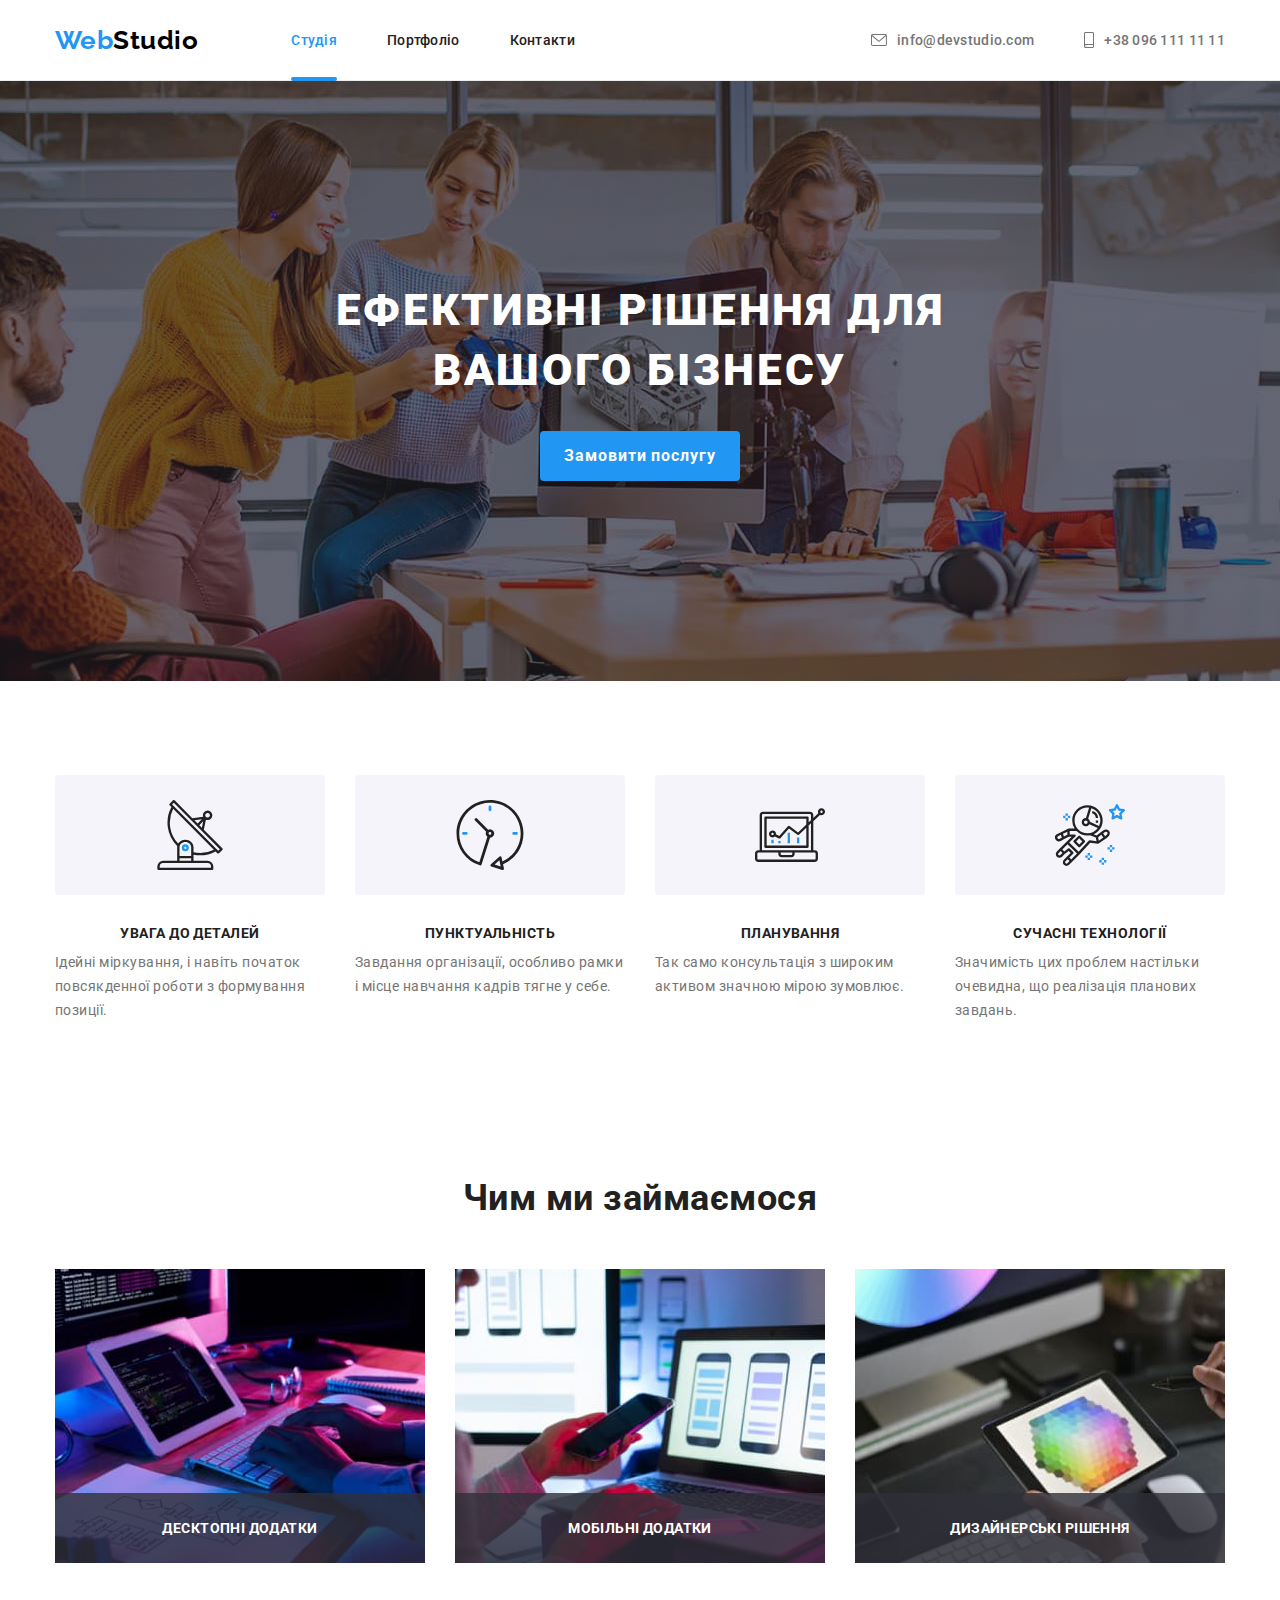
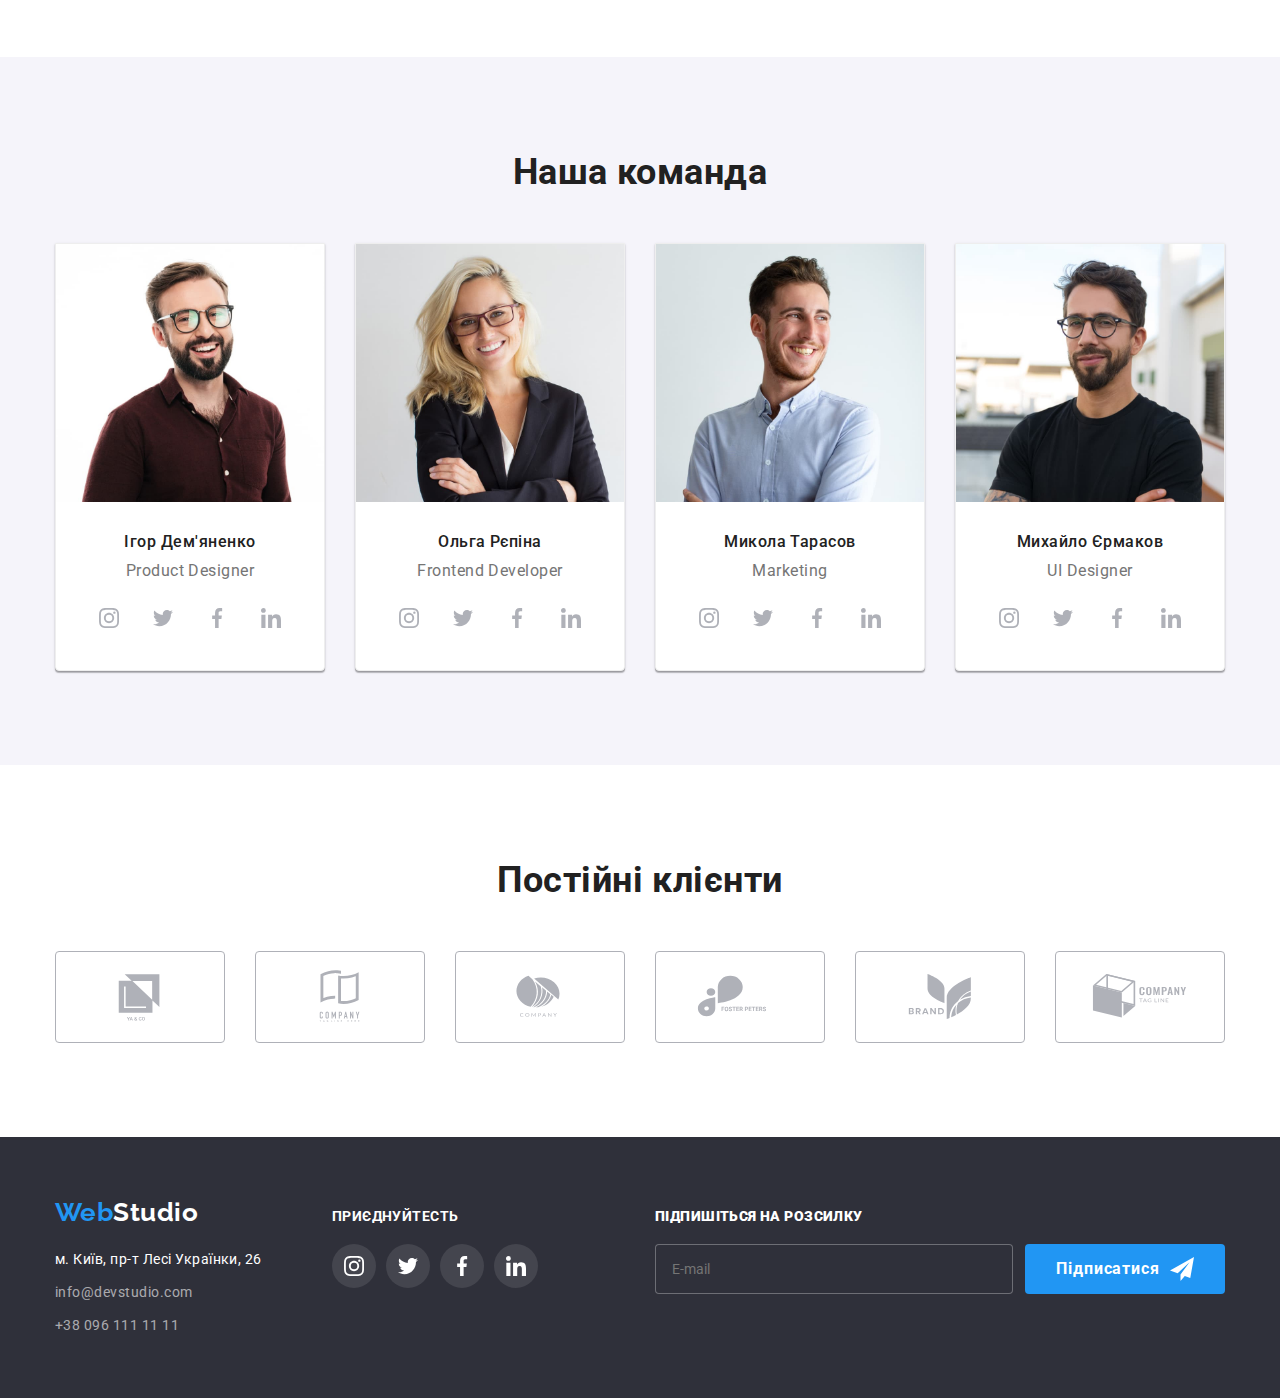
==== commit 411f1e01: "адаптує футер для смартфона" ====
--- a/index.html
+++ b/index.html
@@ -265,19 +265,34 @@
           <ul class="kinds list">
             <div class="kinds__thumb">
               <li class="kinds__item">
+                <picture>
+                  <source 
+                srcset="./images/box1.jpg 1x, ./images/box1-2x.jpg 2x"
+                media="(min-width:1200px)"/>
                 <img src="./images/box1.jpg" alt="Розробка комп'ютерних програм" width="370" />
+              </picture>
                 <p class="kinds__text">десктопні додатки</p>
               </li>
             </div>
             <div class="kinds__thumb">
               <li class="kinds__item">
+                <picture>
+                  <source 
+                srcset="./images/box2.jpg 1x, ./images/box2-2x.jpg 2x"
+                media="(min-width:1200px)"/>
                 <img src="./images/box2.jpg" alt="Розробка мобільних додатків" width="370" />
+              </picture>
                 <p class="kinds__text">мобільні додатки</p>
               </li>
             </div>
             <div class="kinds__thumb">
               <li class="kinds__item">
+                <picture>
+                 <source 
+                  srcset="./images/box3.jpg 1x, ./images/box3-2x.jpg 2x"
+                  media="(min-width:1200px)"/>
                 <img src="./images/box3.jpg" alt="Розробка ігор" width="370" />
+              </picture>
                 <p class="kinds__text">дизайнерські рішення</p>
               </li>
             </div>
@@ -542,8 +557,9 @@
           </ul>
         </div>
       </section>
-      <!--
+      
     </main>
+    
     <footer class="footer">
       <div class="container main-footer__container">
         <div class="footer-div">
@@ -597,7 +613,7 @@
       
 
         <!--підписка-->
-        <!--
+        
         <div class="form-footer">
           <form class="form-footer__title">
             <b>підпишіться на розсилку</b>
@@ -623,7 +639,7 @@
             </div>
           </form>
         </div>
-      -->
+      
         <!--підписка-->
       </div>
     </footer>
--- a/css/main.min.css
+++ b/css/main.min.css
@@ -1 +1 @@
-body{font-family:"Roboto",sans-serif;color:#212121;letter-spacing:.03em}:root{--main-background-color: #2f303a;--main-text-color: #757575;--accent-color: #2196f3;--gra: linear-gradient(rgba(47, 48, 58, 0.4), rgba(47, 48, 58, 0.4)) }.visually-hidden{position:absolute;width:1px;height:1px;margin:-1px;border:0;padding:0;white-space:nowrap;-webkit-clip-path:inset(100%);clip-path:inset(100%);clip:rect(0 0 0 0);overflow:hidden}button{cursor:pointer}img{display:block;max-width:100%;width:100%;height:auto}.hero{padding-top:118px;padding-bottom:198px}@media screen and (min-width: 1200px){.hero{padding-top:200px;padding-bottom:280px}}.title{margin-bottom:30px;font-weight:700;font-size:28px;line-height:1.1786}@media screen and (min-width: 1200px){.title{margin-bottom:50px;font-weight:700;font-size:36px;line-height:1.1666}}h1,h2,h3,h4,h5,h6,p{margin:0}.list{list-style:none;margin:0;padding:0}.container{margin:0 auto;width:100%;padding-left:15px;padding-right:15px}@media screen and (min-width: 480px){.container{max-width:480px}}@media screen and (min-width: 768px){.container{max-width:768px}}@media screen and (min-width: 1200px){.container{max-width:1200px}}.section{padding-top:60px;padding-bottom:60px}@media screen and (min-width: 1200px){.section{padding-top:94px;padding-bottom:94px}}.header{background-color:#fff;border-bottom:1px solid #ececec}.header__container{display:-webkit-box;display:-ms-flexbox;display:flex;-webkit-box-align:center;-ms-flex-align:center;align-items:center}.logo-header{font-family:"Raleway";color:#000;font-weight:700;font-size:26px;line-height:1.1923;text-decoration:none}.web{color:var(--accent-color)}.header__navigation{display:-webkit-box;display:-ms-flexbox;display:flex;-webkit-box-align:center;-ms-flex-align:center;align-items:center}.menu{display:none;margin-left:88px;gap:50px}@media screen and (min-width: 768px){.menu{display:-webkit-box;display:-ms-flexbox;display:flex}}@media screen and (min-width: 1200px){.menu{margin-left:93px}}.menu__link{position:relative;display:block;padding-top:32px;padding-bottom:32px;color:#212121;font-weight:500;font-size:14px;line-height:1.1428;text-decoration:none;letter-spacing:.02em;-webkit-transition-property:color;transition-property:color;-webkit-transition-duration:250ms;transition-duration:250ms;-webkit-transition-timing-function:cubic-bezier(0.4, 0, 0.2, 1);transition-timing-function:cubic-bezier(0.4, 0, 0.2, 1)}.menu__link:hover,.menu__link:focus{color:var(--accent-color)}.current{color:var(--accent-color)}.current::before{content:"";position:absolute;width:100%;height:4px;bottom:0;left:0;-webkit-transform:translateY(1px);transform:translateY(1px);background:#2196f3;border-radius:2px}.header__contacts{display:none}@media screen and (min-width: 768px){.header__contacts{display:-webkit-box;display:-ms-flexbox;display:flex;-ms-flex-wrap:wrap;flex-wrap:wrap;gap:10px;margin-left:90px}}@media screen and (min-width: 1200px){.header__contacts{display:-webkit-box;display:-ms-flexbox;display:flex;gap:50px;margin-left:auto}}.icon-color{margin-right:10px;fill:var(--main-text-color);-webkit-transition-property:fill;transition-property:fill;-webkit-transition-duration:250ms;transition-duration:250ms;-webkit-transition-timing-function:cubic-bezier(0.4, 0, 0.2, 1);transition-timing-function:cubic-bezier(0.4, 0, 0.2, 1)}.header__contacts a:hover .icon-color,.header__contacts a:focus .icon-color{fill:var(--accent-color)}.contacts__link{display:-webkit-box;display:-ms-flexbox;display:flex;color:var(--main-text-color);font-weight:500;font-size:14px;line-height:1.1428;text-decoration:none;letter-spacing:.02em;-webkit-box-align:center;-ms-flex-align:center;align-items:center;-webkit-transition-property:color;transition-property:color;-webkit-transition-duration:250ms;transition-duration:250ms;-webkit-transition-timing-function:cubic-bezier(0.4, 0, 0.2, 1);transition-timing-function:cubic-bezier(0.4, 0, 0.2, 1)}@media screen and (max-width: 1200px){.contacts__link{font-size:12px;line-height:1.1666666667}}.contacts__link:hover,.contacts__link:focus{color:var(--accent-color)}.mob-menu{display:-webkit-box;display:-ms-flexbox;display:flex;border:none;background:rgba(0,0,0,0);margin-top:10px;margin-bottom:10px;margin-left:auto;-webkit-box-align:center;-ms-flex-align:center;align-items:center}@media screen and (min-width: 768px){.mob-menu{display:none}}.mob-menu-icon{fill:#212121;-webkit-transition-property:fill;transition-property:fill;-webkit-transition-duration:250ms;transition-duration:250ms;-webkit-transition-timing-function:cubic-bezier(0.4, 0, 0.2, 1);transition-timing-function:cubic-bezier(0.4, 0, 0.2, 1)}.mob-menu:focus .mob-menu-icon{fill:var(--accent-color)}.mobile-menu{position:fixed;top:0;width:100vw;height:100vh;background-color:#fff;padding-bottom:48px}.mobile-menu>.container{height:100%;display:-webkit-box;display:-ms-flexbox;display:flex;-webkit-box-orient:vertical;-webkit-box-direction:normal;-ms-flex-direction:column;flex-direction:column;-webkit-box-pack:justify;-ms-flex-pack:justify;justify-content:space-between}@media screen and (min-width: 768px){.mobile-menu{display:none}}.mobile-menu-button{display:block;margin-top:10px;margin-left:auto;border:none;background-color:#fff}.mobile-menu-icon{fill:#212121;width:100%;height:100%}.mobile-menu-button:focus .mobile-menu-icon{fill:var(--accent-color)}.menu-list__item:not(:last-child){margin-bottom:32px}.menu-list__link{font-weight:500;font-size:40px;line-height:1.175;letter-spacing:.02em;color:#212121;text-decoration:none}.menu-list__link:hover,.menu-list__link:focus{color:var(--accent-color)}.menu-contacts{margin-top:306px}.menu-contacts__item:not(:last-child){margin-bottom:32px}.menu-mail__link{font-weight:500;font-size:24px;line-height:1.1666666667;letter-spacing:.02em;color:var(--main-text-color);text-decoration:none}.menu-phone__link{font-weight:500;font-size:34px;line-height:1.1764705882;letter-spacing:.02em;color:var(--accent-color);text-decoration:none}.menu-networks{display:-webkit-box;display:-ms-flexbox;display:flex;gap:20px;margin-top:64px}.menu-networks__link{font-weight:500;font-size:18px;line-height:1.2222222222;letter-spacing:.02em;color:#2196f3;text-decoration:none}.hero{background-color:var(--main-background-color);color:#fff;text-align:center}.hero{max-width:480px;height:400px;margin-left:auto;margin-right:auto;background-image:-webkit-gradient(linear, left top, left bottom, from(rgba(47, 48, 58, 0.4)), to(rgba(47, 48, 58, 0.4))),url(../images/hero-mob-1x.jpg);background-image:linear-gradient(rgba(47, 48, 58, 0.4), rgba(47, 48, 58, 0.4)),url(../images/hero-mob-1x.jpg);background-repeat:no-repeat;background-size:cover;background-position:center}@media(min-device-pixel-ratio: 2),screen and (-webkit-min-device-pixel-ratio: 2),screen and (min-resolution: 192dpi),screen and (min-resolution: 2dppx){.hero{background-image:-webkit-gradient(linear, left top, left bottom, from(rgba(47, 48, 58, 0.4)), to(rgba(47, 48, 58, 0.4))),url(../images/hero-mob-2x.jpg);background-image:linear-gradient(rgba(47, 48, 58, 0.4), rgba(47, 48, 58, 0.4)),url(../images/hero-mob-2x.jpg)}}@media screen and (min-width: 768px){.hero{background-image:-webkit-gradient(linear, left top, left bottom, from(rgba(47, 48, 58, 0.4)), to(rgba(47, 48, 58, 0.4))),url(../images/hero-tab-1x.jpg);background-image:linear-gradient(rgba(47, 48, 58, 0.4), rgba(47, 48, 58, 0.4)),url(../images/hero-tab-1x.jpg)}}@media screen and (min-width: 768px)and (min-device-pixel-ratio: 2),screen and (min-width: 768px)and (-webkit-min-device-pixel-ratio: 2),screen and (min-width: 768px)and (min-resolution: 192dpi),screen and (min-width: 768px)and (min-resolution: 2dppx){.hero{background-image:-webkit-gradient(linear, left top, left bottom, from(rgba(47, 48, 58, 0.4)), to(rgba(47, 48, 58, 0.4))),url(../images/hero-tab-2x.jpg);background-image:linear-gradient(rgba(47, 48, 58, 0.4), rgba(47, 48, 58, 0.4)),url(../images/hero-tab-2x.jpg)}}@media screen and (min-width: 1200px){.hero{background-image:-webkit-gradient(linear, left top, left bottom, from(rgba(47, 48, 58, 0.4)), to(rgba(47, 48, 58, 0.4))),url(../images/hero.jpg);background-image:linear-gradient(rgba(47, 48, 58, 0.4), rgba(47, 48, 58, 0.4)),url(../images/hero.jpg)}}@media screen and (min-width: 1200px)and (min-device-pixel-ratio: 2),screen and (min-width: 1200px)and (-webkit-min-device-pixel-ratio: 2),screen and (min-width: 1200px)and (min-resolution: 192dpi),screen and (min-width: 1200px)and (min-resolution: 2dppx){.hero{background-image:-webkit-gradient(linear, left top, left bottom, from(rgba(47, 48, 58, 0.4)), to(rgba(47, 48, 58, 0.4))),url(../images/hero-desktop-2x.jpg);background-image:linear-gradient(rgba(47, 48, 58, 0.4), rgba(47, 48, 58, 0.4)),url(../images/hero-desktop-2x.jpg)}}@media screen and (min-width: 768px){.hero{max-width:768px;height:400px}}@media screen and (min-width: 1200px){.hero{max-width:1600px;height:600px}}.hero__title{width:360px;margin-right:auto;margin-left:auto;font-weight:900;font-size:26px;line-height:1.6154;letter-spacing:.06em;text-transform:uppercase}@media screen and (min-width: 1200px){.hero__title{width:696px;font-weight:900;font-size:44px;line-height:1.3636}}.hero__button{display:inline-block;background:var(--accent-color);color:#fff;font-family:"Roboto";font-weight:700;font-size:16px;line-height:1.875;letter-spacing:.06em;border:0;border-radius:4px;width:200px;height:50px;margin-top:30px;-webkit-transition-property:background-color;transition-property:background-color;-webkit-transition-duration:250ms;transition-duration:250ms;-webkit-transition-timing-function:cubic-bezier(0.4, 0, 0.2, 1);transition-timing-function:cubic-bezier(0.4, 0, 0.2, 1)}.hero__button:hover,.hero__button:focus{border:none;background-color:#188ce8}.hero__button:active{border:none}.backdrop{position:fixed;top:0;left:50%;width:480px;height:796px;-webkit-transform:translate(-50%);transform:translate(-50%);-webkit-transition:opacity 250ms cubic-bezier(0.4, 0, 0.2, 1),visibility 250ms cubic-bezier(0.4, 0, 0.2, 1);transition:opacity 250ms cubic-bezier(0.4, 0, 0.2, 1),visibility 250ms cubic-bezier(0.4, 0, 0.2, 1);z-index:1;background:rgba(0,0,0,.2);overflow-y:scroll}@media screen and (min-width: 768px){.backdrop{width:768px;height:1024px}}@media screen and (min-width: 1200px){.backdrop{width:1600px;height:1024px}}.backdrop.is-hidden{opacity:0;visibility:hidden;pointer-events:none}.modal{position:absolute;top:50%;left:50%;-webkit-transform:translate(-50%, -50%) scale(1);transform:translate(-50%, -50%) scale(1);-webkit-transition:-webkit-transform 250ms cubic-bezier(0.4, 0, 0.2, 1);transition:-webkit-transform 250ms cubic-bezier(0.4, 0, 0.2, 1);transition:transform 250ms cubic-bezier(0.4, 0, 0.2, 1);transition:transform 250ms cubic-bezier(0.4, 0, 0.2, 1), -webkit-transform 250ms cubic-bezier(0.4, 0, 0.2, 1);width:450px;height:609px;background:#fff;border-radius:4px;-webkit-box-shadow:0px 1px 3px rgba(0,0,0,.12),0px 1px 1px rgba(0,0,0,.14),0px 2px 1px rgba(0,0,0,.2);box-shadow:0px 1px 3px rgba(0,0,0,.12),0px 1px 1px rgba(0,0,0,.14),0px 2px 1px rgba(0,0,0,.2)}.backdrop.is-hidden .modal{-webkit-transform:translate(-50%, -50%) scale(0);transform:translate(-50%, -50%) scale(0)}@media screen and (min-width: 1200px){.modal{width:528px;height:581px}}.modal__button{position:absolute;width:30px;height:30px;background-color:#fff;border:1px solid rgba(0,0,0,.1);border-radius:50%;top:8px;right:8px}.modal__button-icon{width:100%;height:100%;-webkit-transition:fill 250ms cubic-bezier(0.4, 0, 0.2, 1);transition:fill 250ms cubic-bezier(0.4, 0, 0.2, 1)}.modal__button-icon:hover,.modal__button-icon:focus{fill:var(--accent-color)}.main__form{width:100%;margin-left:auto;margin-right:auto;padding:40px}.main-form__title{display:block;font-weight:700;font-size:20px;line-height:1.15;text-align:center;letter-spacing:.03em;color:#212121;margin-bottom:12px}.form-field{display:-webkit-box;display:-ms-flexbox;display:flex;-webkit-box-orient:vertical;-webkit-box-direction:normal;-ms-flex-direction:column;flex-direction:column;text-align:left;margin-bottom:10px}.form-field__label{font-weight:400;font-size:12px;line-height:1.1667;letter-spacing:.01em;color:var(--main-text-color);margin-bottom:4px}.form-field__modal-wrapper{position:relative}.form-field__input{width:370px;height:40px;padding:12px 42px;margin:0;border:1px solid rgba(33,33,33,.2);outline:rgba(0,0,0,0);border-radius:4px;-webkit-transition:border-color 250ms cubic-bezier(0.4, 0, 0.2, 1);transition:border-color 250ms cubic-bezier(0.4, 0, 0.2, 1);cursor:text;font-size:12px}.form-field__input:focus{border-color:var(--accent-color)}@media screen and (min-width: 1200px){.form-field__input{width:448px}}.form-field__icon{position:absolute;top:50%;left:15px;-webkit-transform:translateY(-50%);transform:translateY(-50%);-webkit-transition:fill 250ms cubic-bezier(0.4, 0, 0.2, 1);transition:fill 250ms cubic-bezier(0.4, 0, 0.2, 1)}.form-field__input:focus+.form-field__icon{fill:var(--accent-color)}.form-field__comment{width:100%;height:120px;border:1px solid rgba(33,33,33,.2);border-radius:4px;outline:rgba(0,0,0,0);resize:none;padding:12px 16px;-webkit-transition:border-color 250ms cubic-bezier(0.4, 0, 0.2, 1);transition:border-color 250ms cubic-bezier(0.4, 0, 0.2, 1);font-size:12px}.form-field__comment::-webkit-input-placeholder{display:block;padding-top:6px;font-weight:400;font-size:12px;line-height:1.1667px;letter-spacing:.01em;color:rgba(117,117,117,.5)}.form-field__comment::-moz-placeholder{display:block;padding-top:6px;font-weight:400;font-size:12px;line-height:1.1667px;letter-spacing:.01em;color:rgba(117,117,117,.5)}.form-field__comment:-ms-input-placeholder{display:block;padding-top:6px;font-weight:400;font-size:12px;line-height:1.1667px;letter-spacing:.01em;color:rgba(117,117,117,.5)}.form-field__comment::-ms-input-placeholder{display:block;padding-top:6px;font-weight:400;font-size:12px;line-height:1.1667px;letter-spacing:.01em;color:rgba(117,117,117,.5)}.form-field__comment::placeholder{display:block;padding-top:6px;font-weight:400;font-size:12px;line-height:1.1667px;letter-spacing:.01em;color:rgba(117,117,117,.5)}.form-field__comment:focus{border-color:var(--accent-color)}.policy__check-text{font-weight:400;font-size:12px;line-height:1.1666666667;letter-spacing:.03em;color:var(--main-text-color);display:-webkit-box;display:-ms-flexbox;display:flex;-webkit-box-align:center;-ms-flex-align:center;align-items:center}@media screen and (min-width: 1200px){.policy__check-text{font-size:14px;line-height:1.7142857143}}.policy__wrapper{width:16px;height:15px;border:2px solid #212121;border-radius:2px;margin-right:7px;display:-webkit-box;display:-ms-flexbox;display:flex;-webkit-box-align:center;-ms-flex-align:center;align-items:center;-webkit-box-pack:center;-ms-flex-pack:center;justify-content:center;fill:rgba(0,0,0,0);-webkit-transition:border-color 250ms cubic-bezier(0.4, 0, 0.2, 1);transition:border-color 250ms cubic-bezier(0.4, 0, 0.2, 1);margin-left:12px}.policy__modal-check:checked+.policy__check-text .policy__wrapper{background-color:var(--accent-color);fill:#fff;border:none}.policy__modal-check:focus+.policy__check-text .policy__wrapper{border-color:var(--accent-color)}.policy__contract-form{margin-left:5px;color:var(--accent-color)}.form-button{margin-bottom:40px;margin-top:30px}.form-button__submit{width:200px;height:50px;background:var(--accent-color);border-radius:4px;border-color:rgba(0,0,0,0);font-weight:700;font-size:16px;line-height:1.875px;letter-spacing:.06em;-webkit-box-shadow:0px 4px 4px rgba(0,0,0,.15);box-shadow:0px 4px 4px rgba(0,0,0,.15);padding:0;color:#fff;-webkit-transition:background-color 250ms cubic-bezier(0.4, 0, 0.2, 1);transition:background-color 250ms cubic-bezier(0.4, 0, 0.2, 1)}.form-button__submit:hover,.form-button__submit:focus{background-color:#188ce8}.desk{padding-top:60px;padding-bottom:60px}@media screen and (min-width: 1200px){.desk{padding-top:94px}}.review{display:-webkit-box;display:-ms-flexbox;display:flex;-ms-flex-wrap:wrap;flex-wrap:wrap;gap:30px;-webkit-box-pack:justify;-ms-flex-pack:justify;justify-content:space-between}.review__item{width:100%}@media screen and (min-width: 768px){.review__item{width:calc((100% - 30px)/2)}}@media screen and (min-width: 1200px){.review__item{width:calc((100% - 90px)/4)}}.review__picture{display:-webkit-box;display:-ms-flexbox;display:flex;height:120px;background:#f5f4fa;border-radius:4px;margin-bottom:30px;-webkit-box-align:center;-ms-flex-align:center;align-items:center;-webkit-box-pack:center;-ms-flex-pack:center;justify-content:center}.review__title{margin-bottom:10px;font-weight:700;font-size:14px;line-height:1.1428;text-transform:uppercase;text-align:center}.review__text{color:var(--main-text-color);font-size:14px;line-height:1.7142}.activity{text-align:center}@media screen and (max-width: 1200px){.activity{display:none}}.kinds{display:-webkit-box;display:-ms-flexbox;display:flex;gap:30px;-webkit-box-pack:justify;-ms-flex-pack:justify;justify-content:space-between}.kinds__item{-ms-flex-preferred-size:calc((100% - 60px)/3);flex-basis:calc((100% - 60px)/3)}.kinds__thumb{position:relative}.kinds__text{position:absolute;width:100%;height:70px;bottom:0;background:rgba(47,48,58,.8);font-weight:700;font-size:14px;line-height:1.1429;text-align:center;letter-spacing:.03em;text-transform:uppercase;color:#fff;padding-top:27px;padding-bottom:27px}.team{background-color:#f5f4fa;text-align:center}.team-list{display:-webkit-box;display:-ms-flexbox;display:flex;-ms-flex-wrap:wrap;flex-wrap:wrap;gap:30px;-webkit-box-pack:justify;-ms-flex-pack:justify;justify-content:space-between}.team-list__item{-webkit-box-shadow:0px 1px 3px rgba(0,0,0,.12),0px 1px 1px rgba(0,0,0,.14),0px 2px 1px rgba(0,0,0,.2);box-shadow:0px 1px 3px rgba(0,0,0,.12),0px 1px 1px rgba(0,0,0,.14),0px 2px 1px rgba(0,0,0,.2)}.team-list__card{padding-top:30px;padding-bottom:30px}.team-list__name{margin-bottom:10px;font-weight:500;font-size:16px;line-height:1.1875}.team-list__text{color:var(--main-text-color);font-size:16px;line-height:1.1875;margin-bottom:16px}.team-list__item{width:100%;background:#fff;border:1px solid #eee;border-radius:0px 0px 4px 4px}@media screen and (min-width: 768px){.team-list__item{width:calc((100% - 30px)/2)}}@media screen and (min-width: 1200px){.team-list__item{width:calc((100% - 90px)/4)}}.networks{display:-webkit-box;display:-ms-flexbox;display:flex;-webkit-box-pack:center;-ms-flex-pack:center;justify-content:center;gap:10px}.networks__item{width:44px;height:44px}.networks__link{width:100%;height:100%;border-radius:50%;display:-webkit-box;display:-ms-flexbox;display:flex;-webkit-box-align:center;-ms-flex-align:center;align-items:center;-webkit-box-pack:center;-ms-flex-pack:center;justify-content:center;fill:#afb1b8;-webkit-transition-property:background-color;transition-property:background-color;-webkit-transition-duration:250ms;transition-duration:250ms;-webkit-transition-timing-function:cubic-bezier(0.4, 0, 0.2, 1);transition-timing-function:cubic-bezier(0.4, 0, 0.2, 1)}.networks__link:hover,.networks__link:focus{background-color:var(--accent-color)}.networks__icon{-webkit-transition-property:fill;transition-property:fill;-webkit-transition-duration:250ms;transition-duration:250ms;-webkit-transition-timing-function:cubic-bezier(0.4, 0, 0.2, 1);transition-timing-function:cubic-bezier(0.4, 0, 0.2, 1)}.networks__link:hover .networks__icon,.networks__link:focus .networks__icon{fill:#fff}.clients{text-align:center}.clients-list{display:-webkit-box;display:-ms-flexbox;display:flex;-ms-flex-wrap:wrap;flex-wrap:wrap;gap:30px;-webkit-box-pack:justify;-ms-flex-pack:justify;justify-content:space-between}.clients-list__logo{height:92px;width:calc((100% - 30px)/2)}@media screen and (min-width: 768px){.clients-list__logo{width:calc((100% - 60px)/3)}}@media screen and (min-width: 1200px){.clients-list__logo{width:calc((100% - 150px)/6)}}.clients-list__link{width:100%;height:100%;display:-webkit-box;display:-ms-flexbox;display:flex;-webkit-box-align:center;-ms-flex-align:center;align-items:center;-webkit-box-pack:center;-ms-flex-pack:center;justify-content:center;fill:#afb1b8;border:1px solid #afb1b8;border-radius:4px;-webkit-transition-property:border-color;transition-property:border-color;-webkit-transition-duration:250ms;transition-duration:250ms;-webkit-transition-timing-function:cubic-bezier(0.4, 0, 0.2, 1);transition-timing-function:cubic-bezier(0.4, 0, 0.2, 1)}.clients-list__link:hover,.clients-list__link:focus{border-color:var(--accent-color)}.client-list__logo{height:92px}.clients-link__icon{-webkit-transition-property:fill;transition-property:fill;-webkit-transition-duration:250ms;transition-duration:250ms;-webkit-transition-timing-function:cubic-bezier(0.4, 0, 0.2, 1);transition-timing-function:cubic-bezier(0.4, 0, 0.2, 1)}.clients-list__link:hover .clients-link__icon,.clients-list__link:focus .clients-link__icon{fill:var(--accent-color)}.footer{background-color:var(--main-background-color);padding-top:60px;padding-bottom:60px}.main-footer__container{width:480px}@media screen and (min-width: 768px){.main-footer__container{width:768px}}@media screen and (min-width: 1200px){.main-footer__container{width:1600px}}.footer-div__logo-footer{display:inline-block;margin-bottom:20px;font-family:"Raleway";color:#fff;font-weight:700;font-size:26px;line-height:1.1923;text-decoration:none}.footer-div__address{margin-bottom:9px;font-style:normal;font-size:14px;line-height:1.7142;color:#fff}.footer-contacts__item:not(:last-child){margin-bottom:9px}.footer-contacts__link{font-size:14px;line-height:1.7142;color:rgba(255,255,255,.6);text-decoration:none;-webkit-transition-property:color;transition-property:color;-webkit-transition-duration:250ms;transition-duration:250ms;-webkit-transition-timing-function:cubic-bezier(0.4, 0, 0.2, 1);transition-timing-function:cubic-bezier(0.4, 0, 0.2, 1)}.footer-contacts__link:hover,.footer-contacts__link:focus{color:var(--accent-color)}.join{margin-left:70px}.join-us{display:block;margin-bottom:20px;font-weight:700;font-size:14px;line-height:1.1429;letter-spacing:.03em;text-transform:uppercase;color:#fff}.company-networks{display:-webkit-box;display:-ms-flexbox;display:flex;-webkit-box-pack:left;-ms-flex-pack:left;justify-content:left;gap:10px}.company-networks__item{width:44px;height:44px}.company-networks__link{width:100%;height:100%;background-color:rgba(255,255,255,.1);border-radius:50%;display:-webkit-box;display:-ms-flexbox;display:flex;-webkit-box-align:center;-ms-flex-align:center;align-items:center;-webkit-box-pack:center;-ms-flex-pack:center;justify-content:center;fill:#fff;-webkit-transition-property:background-color;transition-property:background-color;-webkit-transition-duration:250ms;transition-duration:250ms;-webkit-transition-timing-function:cubic-bezier(0.4, 0, 0.2, 1);transition-timing-function:cubic-bezier(0.4, 0, 0.2, 1)}.company-networks__link:hover,.company-networks__link:focus{background-color:var(--accent-color)}.main-footer__container{display:-webkit-box;display:-ms-flexbox;display:flex;-webkit-box-align:baseline;-ms-flex-align:baseline;align-items:baseline}.form-footer{margin-left:auto}.form-footer__wrapper{display:-webkit-box;display:-ms-flexbox;display:flex;margin-top:20px}.form-footer__title{display:block;font-weight:700;font-size:14px;line-height:1.1429;letter-spacing:.03em;text-transform:uppercase;color:#fff}.form-footer__input{width:358px;height:50px;padding:15px 16px;margin-right:12px;border:1px solid rgba(255,255,255,.3);background-color:var(--main-background-color);border-radius:4px;outline:rgba(0,0,0,0);color:#fff}.form-case__submit{display:-webkit-box;display:-ms-flexbox;display:flex;width:200px;height:50px;background:var(--accent-color);border-radius:4px;border-color:rgba(0,0,0,0);font-weight:700;font-size:16px;line-height:1.875px;-webkit-box-align:center;-ms-flex-align:center;align-items:center;letter-spacing:.06em;color:#fff;align-items:center;-webkit-box-pack:center;-ms-flex-pack:center;justify-content:center;-webkit-transition:background-color 250ms cubic-bezier(0.4, 0, 0.2, 1);transition:background-color 250ms cubic-bezier(0.4, 0, 0.2, 1)}.form-case__submit:hover,.form-case__submit:focus{background-color:#188ce8}.form-case__icon{fill:#fff;margin-left:10px}.buttons{display:-webkit-box;display:-ms-flexbox;display:flex;gap:8px;-webkit-box-pack:center;-ms-flex-pack:center;justify-content:center;margin-bottom:50px}.buttons__item{min-width:73px;font-family:"Roboto";font-weight:500;font-size:16px;line-height:1.625;border:none;background:#f5f4fa;color:#212121;border-radius:4px;padding-top:6px;padding-bottom:6px;padding-right:22px;padding-left:22px;text-align:center;-webkit-transition:color 250ms cubic-bezier(0.4, 0, 0.2, 1),background-color 250ms cubic-bezier(0.4, 0, 0.2, 1),-webkit-box-shadow 250ms cubic-bezier(0.4, 0, 0.2, 1);transition:color 250ms cubic-bezier(0.4, 0, 0.2, 1),background-color 250ms cubic-bezier(0.4, 0, 0.2, 1),-webkit-box-shadow 250ms cubic-bezier(0.4, 0, 0.2, 1);transition:color 250ms cubic-bezier(0.4, 0, 0.2, 1),background-color 250ms cubic-bezier(0.4, 0, 0.2, 1),box-shadow 250ms cubic-bezier(0.4, 0, 0.2, 1);transition:color 250ms cubic-bezier(0.4, 0, 0.2, 1),background-color 250ms cubic-bezier(0.4, 0, 0.2, 1),box-shadow 250ms cubic-bezier(0.4, 0, 0.2, 1),-webkit-box-shadow 250ms cubic-bezier(0.4, 0, 0.2, 1)}.buttons__item:hover,.buttons__item:focus,.buttons__item:active{color:#fff;background-color:var(--accent-color);-webkit-box-shadow:0px 3px 1px rgba(0,0,0,.1),0px 1px 2px rgba(0,0,0,.08),0px 2px 2px rgba(0,0,0,.12);box-shadow:0px 3px 1px rgba(0,0,0,.1),0px 1px 2px rgba(0,0,0,.08),0px 2px 2px rgba(0,0,0,.12)}.buttons__item .main{padding-top:6px;padding-bottom:6px;padding-right:25px;padding-left:25px}.examples{display:-webkit-box;display:-ms-flexbox;display:flex;-ms-flex-wrap:wrap;flex-wrap:wrap;gap:30px;-webkit-box-pack:justify;-ms-flex-pack:justify;justify-content:space-between}.examples__card{background-color:#fff;-ms-flex-preferred-size:calc((100% - 60px)/3);flex-basis:calc((100% - 60px)/3)}.examples__link{text-decoration:none;display:block;-webkit-transition:-webkit-box-shadow 250ms cubic-bezier(0.4, 0, 0.2, 1);transition:-webkit-box-shadow 250ms cubic-bezier(0.4, 0, 0.2, 1);transition:box-shadow 250ms cubic-bezier(0.4, 0, 0.2, 1);transition:box-shadow 250ms cubic-bezier(0.4, 0, 0.2, 1), -webkit-box-shadow 250ms cubic-bezier(0.4, 0, 0.2, 1)}.examples__link:hover,.examples__link:focus{-webkit-box-shadow:0px 1px 1px rgba(0,0,0,.12),0px 4px 4px rgba(0,0,0,.06),1px 4px 6px rgba(0,0,0,.16);box-shadow:0px 1px 1px rgba(0,0,0,.12),0px 4px 4px rgba(0,0,0,.06),1px 4px 6px rgba(0,0,0,.16)}.box{border-right:1px solid #eee;border-bottom:1px solid #eee;border-left:1px solid #eee;padding-top:20px;padding-right:24px;padding-bottom:20px;padding-left:24px}.box__project-title{margin-bottom:4px;font-weight:700;font-size:18px;line-height:2;letter-spacing:.06em;color:#212121}.box__text{font-size:16px;line-height:1.875;color:var(--main-text-color)}.examples__overlay{position:relative;overflow:hidden}.examples__description{position:absolute;top:0;left:0;width:100%;height:100%;background:rgba(33,150,243,.9);-webkit-transform:translateY(100%);transform:translateY(100%);-webkit-transition:-webkit-transform 250ms cubic-bezier(0.4, 0, 0.2, 1);transition:-webkit-transform 250ms cubic-bezier(0.4, 0, 0.2, 1);transition:transform 250ms cubic-bezier(0.4, 0, 0.2, 1);transition:transform 250ms cubic-bezier(0.4, 0, 0.2, 1), -webkit-transform 250ms cubic-bezier(0.4, 0, 0.2, 1);display:-webkit-box;display:-ms-flexbox;display:flex;-webkit-box-align:center;-ms-flex-align:center;align-items:center;-webkit-box-pack:center;-ms-flex-pack:center;justify-content:center;padding-left:24px;padding-right:24px;font-weight:400;font-size:18px;line-height:1.5556;letter-spacing:.03em;color:#fff;text-align:left}.examples__link:hover .examples__description,.examples__link:focus .examples__description{-webkit-transform:translateY(0);transform:translateY(0);opacity:1}/*# sourceMappingURL=main.min.css.map */+body{font-family:"Roboto",sans-serif;color:#212121;letter-spacing:.03em}:root{--main-background-color: #2f303a;--main-text-color: #757575;--accent-color: #2196f3;--gra: linear-gradient(rgba(47, 48, 58, 0.4), rgba(47, 48, 58, 0.4)) }.visually-hidden{position:absolute;width:1px;height:1px;margin:-1px;border:0;padding:0;white-space:nowrap;-webkit-clip-path:inset(100%);clip-path:inset(100%);clip:rect(0 0 0 0);overflow:hidden}button{cursor:pointer}img{display:block;max-width:100%;width:100%;height:auto}.hero{padding-top:118px;padding-bottom:198px}@media screen and (min-width: 1200px){.hero{padding-top:200px;padding-bottom:280px}}.title{margin-bottom:30px;font-weight:700;font-size:28px;line-height:1.1786}@media screen and (min-width: 1200px){.title{margin-bottom:50px;font-weight:700;font-size:36px;line-height:1.1666}}h1,h2,h3,h4,h5,h6,p{margin:0}.list{list-style:none;margin:0;padding:0}.container{margin:0 auto;width:100%;padding-left:15px;padding-right:15px}@media screen and (min-width: 480px){.container{max-width:480px}}@media screen and (min-width: 768px){.container{max-width:768px}}@media screen and (min-width: 1200px){.container{max-width:1200px}}.section{padding-top:60px;padding-bottom:60px}@media screen and (min-width: 1200px){.section{padding-top:94px;padding-bottom:94px}}.header{background-color:#fff;border-bottom:1px solid #ececec}.header__container{display:-webkit-box;display:-ms-flexbox;display:flex;-webkit-box-align:center;-ms-flex-align:center;align-items:center}.logo-header{font-family:"Raleway";color:#000;font-weight:700;font-size:26px;line-height:1.1923;text-decoration:none}.web{color:var(--accent-color)}.header__navigation{display:-webkit-box;display:-ms-flexbox;display:flex;-webkit-box-align:center;-ms-flex-align:center;align-items:center}.menu{display:none;margin-left:88px;gap:50px}@media screen and (min-width: 768px){.menu{display:-webkit-box;display:-ms-flexbox;display:flex}}@media screen and (min-width: 1200px){.menu{margin-left:93px}}.menu__link{position:relative;display:block;padding-top:32px;padding-bottom:32px;color:#212121;font-weight:500;font-size:14px;line-height:1.1428;text-decoration:none;letter-spacing:.02em;-webkit-transition-property:color;transition-property:color;-webkit-transition-duration:250ms;transition-duration:250ms;-webkit-transition-timing-function:cubic-bezier(0.4, 0, 0.2, 1);transition-timing-function:cubic-bezier(0.4, 0, 0.2, 1)}.menu__link:hover,.menu__link:focus{color:var(--accent-color)}.current{color:var(--accent-color)}.current::before{content:"";position:absolute;width:100%;height:4px;bottom:0;left:0;-webkit-transform:translateY(1px);transform:translateY(1px);background:#2196f3;border-radius:2px}.header__contacts{display:none}@media screen and (min-width: 768px){.header__contacts{display:-webkit-box;display:-ms-flexbox;display:flex;-ms-flex-wrap:wrap;flex-wrap:wrap;gap:10px;margin-left:90px}}@media screen and (min-width: 1200px){.header__contacts{display:-webkit-box;display:-ms-flexbox;display:flex;gap:50px;margin-left:auto}}.icon-color{margin-right:10px;fill:var(--main-text-color);-webkit-transition-property:fill;transition-property:fill;-webkit-transition-duration:250ms;transition-duration:250ms;-webkit-transition-timing-function:cubic-bezier(0.4, 0, 0.2, 1);transition-timing-function:cubic-bezier(0.4, 0, 0.2, 1)}.header__contacts a:hover .icon-color,.header__contacts a:focus .icon-color{fill:var(--accent-color)}.contacts__link{display:-webkit-box;display:-ms-flexbox;display:flex;color:var(--main-text-color);font-weight:500;font-size:14px;line-height:1.1428;text-decoration:none;letter-spacing:.02em;-webkit-box-align:center;-ms-flex-align:center;align-items:center;-webkit-transition-property:color;transition-property:color;-webkit-transition-duration:250ms;transition-duration:250ms;-webkit-transition-timing-function:cubic-bezier(0.4, 0, 0.2, 1);transition-timing-function:cubic-bezier(0.4, 0, 0.2, 1)}@media screen and (max-width: 1200px){.contacts__link{font-size:12px;line-height:1.1666666667}}.contacts__link:hover,.contacts__link:focus{color:var(--accent-color)}.mob-menu{display:-webkit-box;display:-ms-flexbox;display:flex;border:none;background:rgba(0,0,0,0);margin-top:10px;margin-bottom:10px;margin-left:auto;-webkit-box-align:center;-ms-flex-align:center;align-items:center}@media screen and (min-width: 768px){.mob-menu{display:none}}.mob-menu-icon{fill:#212121;-webkit-transition-property:fill;transition-property:fill;-webkit-transition-duration:250ms;transition-duration:250ms;-webkit-transition-timing-function:cubic-bezier(0.4, 0, 0.2, 1);transition-timing-function:cubic-bezier(0.4, 0, 0.2, 1)}.mob-menu:focus .mob-menu-icon{fill:var(--accent-color)}.mobile-menu{position:fixed;top:0;width:100vw;height:100vh;background-color:#fff;padding-bottom:48px}.mobile-menu>.container{height:100%;display:-webkit-box;display:-ms-flexbox;display:flex;-webkit-box-orient:vertical;-webkit-box-direction:normal;-ms-flex-direction:column;flex-direction:column;-webkit-box-pack:justify;-ms-flex-pack:justify;justify-content:space-between}@media screen and (min-width: 768px){.mobile-menu{display:none}}.mobile-menu.is-hidden{opacity:0;visibility:hidden;pointer-events:none}.mobile-menu-button{display:block;margin-top:10px;margin-left:auto;border:none;background-color:#fff}.mobile-menu-icon{fill:#212121;width:100%;height:100%;-webkit-transition-property:fill;transition-property:fill;-webkit-transition-duration:250ms;transition-duration:250ms;-webkit-transition-timing-function:cubic-bezier(0.4, 0, 0.2, 1);transition-timing-function:cubic-bezier(0.4, 0, 0.2, 1)}.mobile-menu-button:focus .mobile-menu-icon{fill:var(--accent-color)}.menu-list__item:not(:last-child){margin-bottom:32px}.menu-list__link{font-weight:500;font-size:40px;line-height:1.175;letter-spacing:.02em;color:#212121;text-decoration:none;-webkit-transition-property:color;transition-property:color;-webkit-transition-duration:250ms;transition-duration:250ms;-webkit-transition-timing-function:cubic-bezier(0.4, 0, 0.2, 1);transition-timing-function:cubic-bezier(0.4, 0, 0.2, 1)}.menu-list__link:hover,.menu-list__link:focus{color:var(--accent-color)}.menu-contacts{margin-top:306px}.menu-contacts__item:not(:last-child){margin-bottom:32px}.menu-mail__link{font-weight:500;font-size:24px;line-height:1.1666666667;letter-spacing:.02em;color:var(--main-text-color);text-decoration:none}.menu-phone__link{font-weight:500;font-size:34px;line-height:1.1764705882;letter-spacing:.02em;color:var(--accent-color);text-decoration:none}.menu-networks{display:-webkit-box;display:-ms-flexbox;display:flex;gap:20px;margin-top:64px}.menu-networks__link{font-weight:500;font-size:18px;line-height:1.2222222222;letter-spacing:.02em;color:#2196f3;text-decoration:none}.hero{background-color:var(--main-background-color);color:#fff;text-align:center}.hero{max-width:480px;height:400px;margin-left:auto;margin-right:auto;background-image:-webkit-gradient(linear, left top, left bottom, from(rgba(47, 48, 58, 0.4)), to(rgba(47, 48, 58, 0.4))),url(../images/hero-mob-1x.jpg);background-image:linear-gradient(rgba(47, 48, 58, 0.4), rgba(47, 48, 58, 0.4)),url(../images/hero-mob-1x.jpg);background-repeat:no-repeat;background-size:cover;background-position:center}@media(min-device-pixel-ratio: 2),screen and (-webkit-min-device-pixel-ratio: 2),screen and (min-resolution: 192dpi),screen and (min-resolution: 2dppx){.hero{background-image:-webkit-gradient(linear, left top, left bottom, from(rgba(47, 48, 58, 0.4)), to(rgba(47, 48, 58, 0.4))),url(../images/hero-mob-2x.jpg);background-image:linear-gradient(rgba(47, 48, 58, 0.4), rgba(47, 48, 58, 0.4)),url(../images/hero-mob-2x.jpg)}}@media screen and (min-width: 768px){.hero{background-image:-webkit-gradient(linear, left top, left bottom, from(rgba(47, 48, 58, 0.4)), to(rgba(47, 48, 58, 0.4))),url(../images/hero-tab-1x.jpg);background-image:linear-gradient(rgba(47, 48, 58, 0.4), rgba(47, 48, 58, 0.4)),url(../images/hero-tab-1x.jpg)}}@media screen and (min-width: 768px)and (min-device-pixel-ratio: 2),screen and (min-width: 768px)and (-webkit-min-device-pixel-ratio: 2),screen and (min-width: 768px)and (min-resolution: 192dpi),screen and (min-width: 768px)and (min-resolution: 2dppx){.hero{background-image:-webkit-gradient(linear, left top, left bottom, from(rgba(47, 48, 58, 0.4)), to(rgba(47, 48, 58, 0.4))),url(../images/hero-tab-2x.jpg);background-image:linear-gradient(rgba(47, 48, 58, 0.4), rgba(47, 48, 58, 0.4)),url(../images/hero-tab-2x.jpg)}}@media screen and (min-width: 1200px){.hero{background-image:-webkit-gradient(linear, left top, left bottom, from(rgba(47, 48, 58, 0.4)), to(rgba(47, 48, 58, 0.4))),url(../images/hero.jpg);background-image:linear-gradient(rgba(47, 48, 58, 0.4), rgba(47, 48, 58, 0.4)),url(../images/hero.jpg)}}@media screen and (min-width: 1200px)and (min-device-pixel-ratio: 2),screen and (min-width: 1200px)and (-webkit-min-device-pixel-ratio: 2),screen and (min-width: 1200px)and (min-resolution: 192dpi),screen and (min-width: 1200px)and (min-resolution: 2dppx){.hero{background-image:-webkit-gradient(linear, left top, left bottom, from(rgba(47, 48, 58, 0.4)), to(rgba(47, 48, 58, 0.4))),url(../images/hero-desktop-2x.jpg);background-image:linear-gradient(rgba(47, 48, 58, 0.4), rgba(47, 48, 58, 0.4)),url(../images/hero-desktop-2x.jpg)}}@media screen and (min-width: 768px){.hero{max-width:768px;height:400px}}@media screen and (min-width: 1200px){.hero{max-width:1600px;height:600px}}.hero__title{width:360px;margin-right:auto;margin-left:auto;font-weight:900;font-size:26px;line-height:1.6154;letter-spacing:.06em;text-transform:uppercase}@media screen and (min-width: 1200px){.hero__title{width:696px;font-weight:900;font-size:44px;line-height:1.3636}}.hero__button{display:inline-block;background:var(--accent-color);color:#fff;font-family:"Roboto";font-weight:700;font-size:16px;line-height:1.875;letter-spacing:.06em;border:0;border-radius:4px;width:200px;height:50px;margin-top:30px;-webkit-transition-property:background-color;transition-property:background-color;-webkit-transition-duration:250ms;transition-duration:250ms;-webkit-transition-timing-function:cubic-bezier(0.4, 0, 0.2, 1);transition-timing-function:cubic-bezier(0.4, 0, 0.2, 1)}.hero__button:hover,.hero__button:focus{border:none;background-color:#188ce8}.hero__button:active{border:none}.backdrop{position:fixed;top:0;left:50%;width:480px;height:796px;-webkit-transform:translate(-50%);transform:translate(-50%);-webkit-transition:opacity 250ms cubic-bezier(0.4, 0, 0.2, 1),visibility 250ms cubic-bezier(0.4, 0, 0.2, 1);transition:opacity 250ms cubic-bezier(0.4, 0, 0.2, 1),visibility 250ms cubic-bezier(0.4, 0, 0.2, 1);z-index:1;background:rgba(0,0,0,.2);overflow-y:scroll}@media screen and (min-width: 768px){.backdrop{width:768px;height:1024px}}@media screen and (min-width: 1200px){.backdrop{width:1600px;height:1024px}}.backdrop.is-hidden{opacity:0;visibility:hidden;pointer-events:none}.modal{position:absolute;top:50%;left:50%;-webkit-transform:translate(-50%, -50%) scale(1);transform:translate(-50%, -50%) scale(1);-webkit-transition:-webkit-transform 250ms cubic-bezier(0.4, 0, 0.2, 1);transition:-webkit-transform 250ms cubic-bezier(0.4, 0, 0.2, 1);transition:transform 250ms cubic-bezier(0.4, 0, 0.2, 1);transition:transform 250ms cubic-bezier(0.4, 0, 0.2, 1), -webkit-transform 250ms cubic-bezier(0.4, 0, 0.2, 1);width:450px;height:609px;background:#fff;border-radius:4px;-webkit-box-shadow:0px 1px 3px rgba(0,0,0,.12),0px 1px 1px rgba(0,0,0,.14),0px 2px 1px rgba(0,0,0,.2);box-shadow:0px 1px 3px rgba(0,0,0,.12),0px 1px 1px rgba(0,0,0,.14),0px 2px 1px rgba(0,0,0,.2)}.backdrop.is-hidden .modal{-webkit-transform:translate(-50%, -50%) scale(0);transform:translate(-50%, -50%) scale(0)}@media screen and (min-width: 1200px){.modal{width:528px;height:581px}}.modal__button{position:absolute;width:30px;height:30px;background-color:#fff;border:1px solid rgba(0,0,0,.1);border-radius:50%;top:8px;right:8px}.modal__button-icon{width:100%;height:100%;-webkit-transition:fill 250ms cubic-bezier(0.4, 0, 0.2, 1);transition:fill 250ms cubic-bezier(0.4, 0, 0.2, 1)}.modal__button-icon:hover,.modal__button-icon:focus{fill:var(--accent-color)}.main__form{width:100%;margin-left:auto;margin-right:auto;padding:40px}.main-form__title{display:block;font-weight:700;font-size:20px;line-height:1.15;text-align:center;letter-spacing:.03em;color:#212121;margin-bottom:12px}.form-field{display:-webkit-box;display:-ms-flexbox;display:flex;-webkit-box-orient:vertical;-webkit-box-direction:normal;-ms-flex-direction:column;flex-direction:column;text-align:left;margin-bottom:10px}.form-field__label{font-weight:400;font-size:12px;line-height:1.1667;letter-spacing:.01em;color:var(--main-text-color);margin-bottom:4px}.form-field__modal-wrapper{position:relative}.form-field__input{width:370px;height:40px;padding:12px 42px;margin:0;border:1px solid rgba(33,33,33,.2);outline:rgba(0,0,0,0);border-radius:4px;-webkit-transition:border-color 250ms cubic-bezier(0.4, 0, 0.2, 1);transition:border-color 250ms cubic-bezier(0.4, 0, 0.2, 1);cursor:text;font-size:12px}.form-field__input:focus{border-color:var(--accent-color)}@media screen and (min-width: 1200px){.form-field__input{width:448px}}.form-field__icon{position:absolute;top:50%;left:15px;-webkit-transform:translateY(-50%);transform:translateY(-50%);-webkit-transition:fill 250ms cubic-bezier(0.4, 0, 0.2, 1);transition:fill 250ms cubic-bezier(0.4, 0, 0.2, 1)}.form-field__input:focus+.form-field__icon{fill:var(--accent-color)}.form-field__comment{width:100%;height:120px;border:1px solid rgba(33,33,33,.2);border-radius:4px;outline:rgba(0,0,0,0);resize:none;padding:12px 16px;-webkit-transition:border-color 250ms cubic-bezier(0.4, 0, 0.2, 1);transition:border-color 250ms cubic-bezier(0.4, 0, 0.2, 1);font-size:12px}.form-field__comment::-webkit-input-placeholder{display:block;padding-top:6px;font-weight:400;font-size:12px;line-height:1.1667px;letter-spacing:.01em;color:rgba(117,117,117,.5)}.form-field__comment::-moz-placeholder{display:block;padding-top:6px;font-weight:400;font-size:12px;line-height:1.1667px;letter-spacing:.01em;color:rgba(117,117,117,.5)}.form-field__comment:-ms-input-placeholder{display:block;padding-top:6px;font-weight:400;font-size:12px;line-height:1.1667px;letter-spacing:.01em;color:rgba(117,117,117,.5)}.form-field__comment::-ms-input-placeholder{display:block;padding-top:6px;font-weight:400;font-size:12px;line-height:1.1667px;letter-spacing:.01em;color:rgba(117,117,117,.5)}.form-field__comment::placeholder{display:block;padding-top:6px;font-weight:400;font-size:12px;line-height:1.1667px;letter-spacing:.01em;color:rgba(117,117,117,.5)}.form-field__comment:focus{border-color:var(--accent-color)}.policy__check-text{font-weight:400;font-size:12px;line-height:1.1666666667;letter-spacing:.03em;color:var(--main-text-color);display:-webkit-box;display:-ms-flexbox;display:flex;-webkit-box-align:center;-ms-flex-align:center;align-items:center}@media screen and (min-width: 1200px){.policy__check-text{font-size:14px;line-height:1.7142857143}}.policy__wrapper{width:16px;height:15px;border:2px solid #212121;border-radius:2px;margin-right:7px;display:-webkit-box;display:-ms-flexbox;display:flex;-webkit-box-align:center;-ms-flex-align:center;align-items:center;-webkit-box-pack:center;-ms-flex-pack:center;justify-content:center;fill:rgba(0,0,0,0);-webkit-transition:border-color 250ms cubic-bezier(0.4, 0, 0.2, 1);transition:border-color 250ms cubic-bezier(0.4, 0, 0.2, 1);margin-left:12px}.policy__modal-check:checked+.policy__check-text .policy__wrapper{background-color:var(--accent-color);fill:#fff;border:none}.policy__modal-check:focus+.policy__check-text .policy__wrapper{border-color:var(--accent-color)}.policy__contract-form{margin-left:5px;color:var(--accent-color)}.form-button{margin-bottom:40px;margin-top:30px}.form-button__submit{width:200px;height:50px;background:var(--accent-color);border-radius:4px;border-color:rgba(0,0,0,0);font-weight:700;font-size:16px;line-height:1.875px;letter-spacing:.06em;-webkit-box-shadow:0px 4px 4px rgba(0,0,0,.15);box-shadow:0px 4px 4px rgba(0,0,0,.15);padding:0;color:#fff;-webkit-transition:background-color 250ms cubic-bezier(0.4, 0, 0.2, 1);transition:background-color 250ms cubic-bezier(0.4, 0, 0.2, 1)}.form-button__submit:hover,.form-button__submit:focus{background-color:#188ce8}.desk{padding-top:60px;padding-bottom:60px}@media screen and (min-width: 1200px){.desk{padding-top:94px}}.review{display:-webkit-box;display:-ms-flexbox;display:flex;-ms-flex-wrap:wrap;flex-wrap:wrap;gap:30px;-webkit-box-pack:justify;-ms-flex-pack:justify;justify-content:space-between}.review__item{width:100%}@media screen and (min-width: 768px){.review__item{width:calc((100% - 30px)/2)}}@media screen and (min-width: 1200px){.review__item{width:calc((100% - 90px)/4)}}.review__picture{display:-webkit-box;display:-ms-flexbox;display:flex;height:120px;background:#f5f4fa;border-radius:4px;margin-bottom:30px;-webkit-box-align:center;-ms-flex-align:center;align-items:center;-webkit-box-pack:center;-ms-flex-pack:center;justify-content:center}.review__title{margin-bottom:10px;font-weight:700;font-size:14px;line-height:1.1428;text-transform:uppercase;text-align:center}.review__text{color:var(--main-text-color);font-size:14px;line-height:1.7142}.activity{text-align:center}@media screen and (max-width: 1200px){.activity{display:none}}.kinds{display:-webkit-box;display:-ms-flexbox;display:flex;gap:30px;-webkit-box-pack:justify;-ms-flex-pack:justify;justify-content:space-between}.kinds__item{-ms-flex-preferred-size:calc((100% - 60px)/3);flex-basis:calc((100% - 60px)/3)}.kinds__thumb{position:relative}.kinds__text{position:absolute;width:100%;height:70px;bottom:0;background:rgba(47,48,58,.8);font-weight:700;font-size:14px;line-height:1.1429;text-align:center;letter-spacing:.03em;text-transform:uppercase;color:#fff;padding-top:27px;padding-bottom:27px}.team{background-color:#f5f4fa;text-align:center}.team-list{display:-webkit-box;display:-ms-flexbox;display:flex;-ms-flex-wrap:wrap;flex-wrap:wrap;gap:30px;-webkit-box-pack:justify;-ms-flex-pack:justify;justify-content:space-between}.team-list__item{-webkit-box-shadow:0px 1px 3px rgba(0,0,0,.12),0px 1px 1px rgba(0,0,0,.14),0px 2px 1px rgba(0,0,0,.2);box-shadow:0px 1px 3px rgba(0,0,0,.12),0px 1px 1px rgba(0,0,0,.14),0px 2px 1px rgba(0,0,0,.2)}.team-list__card{padding-top:30px;padding-bottom:30px}.team-list__name{margin-bottom:10px;font-weight:500;font-size:16px;line-height:1.1875}.team-list__text{color:var(--main-text-color);font-size:16px;line-height:1.1875;margin-bottom:16px}.team-list__item{width:100%;background:#fff;border:1px solid #eee;border-radius:0px 0px 4px 4px}@media screen and (min-width: 768px){.team-list__item{width:calc((100% - 30px)/2)}}@media screen and (min-width: 1200px){.team-list__item{width:calc((100% - 90px)/4)}}.networks{display:-webkit-box;display:-ms-flexbox;display:flex;-webkit-box-pack:center;-ms-flex-pack:center;justify-content:center;gap:10px}.networks__item{width:44px;height:44px}.networks__link{width:100%;height:100%;border-radius:50%;display:-webkit-box;display:-ms-flexbox;display:flex;-webkit-box-align:center;-ms-flex-align:center;align-items:center;-webkit-box-pack:center;-ms-flex-pack:center;justify-content:center;fill:#afb1b8;-webkit-transition-property:background-color;transition-property:background-color;-webkit-transition-duration:250ms;transition-duration:250ms;-webkit-transition-timing-function:cubic-bezier(0.4, 0, 0.2, 1);transition-timing-function:cubic-bezier(0.4, 0, 0.2, 1)}.networks__link:hover,.networks__link:focus{background-color:var(--accent-color)}.networks__icon{-webkit-transition-property:fill;transition-property:fill;-webkit-transition-duration:250ms;transition-duration:250ms;-webkit-transition-timing-function:cubic-bezier(0.4, 0, 0.2, 1);transition-timing-function:cubic-bezier(0.4, 0, 0.2, 1)}.networks__link:hover .networks__icon,.networks__link:focus .networks__icon{fill:#fff}.clients{text-align:center}.clients-list{display:-webkit-box;display:-ms-flexbox;display:flex;-ms-flex-wrap:wrap;flex-wrap:wrap;gap:30px;-webkit-box-pack:justify;-ms-flex-pack:justify;justify-content:space-between}.clients-list__logo{height:92px;width:calc((100% - 30px)/2)}@media screen and (min-width: 768px){.clients-list__logo{width:calc((100% - 60px)/3)}}@media screen and (min-width: 1200px){.clients-list__logo{width:calc((100% - 150px)/6)}}.clients-list__link{width:100%;height:100%;display:-webkit-box;display:-ms-flexbox;display:flex;-webkit-box-align:center;-ms-flex-align:center;align-items:center;-webkit-box-pack:center;-ms-flex-pack:center;justify-content:center;fill:#afb1b8;border:1px solid #afb1b8;border-radius:4px;-webkit-transition-property:border-color;transition-property:border-color;-webkit-transition-duration:250ms;transition-duration:250ms;-webkit-transition-timing-function:cubic-bezier(0.4, 0, 0.2, 1);transition-timing-function:cubic-bezier(0.4, 0, 0.2, 1)}.clients-list__link:hover,.clients-list__link:focus{border-color:var(--accent-color)}.client-list__logo{height:92px}.clients-link__icon{-webkit-transition-property:fill;transition-property:fill;-webkit-transition-duration:250ms;transition-duration:250ms;-webkit-transition-timing-function:cubic-bezier(0.4, 0, 0.2, 1);transition-timing-function:cubic-bezier(0.4, 0, 0.2, 1)}.clients-list__link:hover .clients-link__icon,.clients-list__link:focus .clients-link__icon{fill:var(--accent-color)}.footer{background-color:var(--main-background-color);padding-top:60px;padding-bottom:60px}.main-footer__container{display:-webkit-box;display:-ms-flexbox;display:flex;-webkit-box-align:baseline;-ms-flex-align:baseline;align-items:baseline}@media screen and (max-width: 767px){.main-footer__container{display:-webkit-box;display:-ms-flexbox;display:flex;-webkit-box-orient:vertical;-webkit-box-direction:normal;-ms-flex-direction:column;flex-direction:column;-webkit-box-pack:justify;-ms-flex-pack:justify;justify-content:space-between;text-align:center;-webkit-box-align:center;-ms-flex-align:center;align-items:center}}.footer-div__logo-footer{display:inline-block;margin-bottom:20px;font-family:"Raleway";color:#fff;font-weight:700;font-size:26px;line-height:1.1923;text-decoration:none}.footer-div__address{margin-bottom:9px;font-style:normal;font-size:14px;line-height:1.7142;color:#fff}.footer-contacts__item:not(:last-child){margin-bottom:9px}.footer-contacts__link{font-size:14px;line-height:1.7142;color:rgba(255,255,255,.6);text-decoration:none;-webkit-transition-property:color;transition-property:color;-webkit-transition-duration:250ms;transition-duration:250ms;-webkit-transition-timing-function:cubic-bezier(0.4, 0, 0.2, 1);transition-timing-function:cubic-bezier(0.4, 0, 0.2, 1)}.footer-contacts__link:hover,.footer-contacts__link:focus{color:var(--accent-color)}@media screen and (min-width: 1200px){.join{margin-left:70px}}@media screen and (max-width: 767px){.join{display:block;margin-top:60px}}.join-us{display:block;margin-bottom:20px;font-weight:700;font-size:14px;line-height:1.1429;letter-spacing:.03em;text-transform:uppercase;color:#fff}.company-networks{display:-webkit-box;display:-ms-flexbox;display:flex;-webkit-box-pack:left;-ms-flex-pack:left;justify-content:left;gap:10px}.company-networks__item{width:44px;height:44px}.company-networks__link{width:100%;height:100%;background-color:rgba(255,255,255,.1);border-radius:50%;display:-webkit-box;display:-ms-flexbox;display:flex;-webkit-box-align:center;-ms-flex-align:center;align-items:center;-webkit-box-pack:center;-ms-flex-pack:center;justify-content:center;fill:#fff;-webkit-transition-property:background-color;transition-property:background-color;-webkit-transition-duration:250ms;transition-duration:250ms;-webkit-transition-timing-function:cubic-bezier(0.4, 0, 0.2, 1);transition-timing-function:cubic-bezier(0.4, 0, 0.2, 1)}.company-networks__link:hover,.company-networks__link:focus{background-color:var(--accent-color)}@media screen and (min-width: 1200px){.form-footer{margin-left:auto}}@media screen and (max-width: 767px){.form-footer{display:block;margin-top:60px}}.form-footer__wrapper{display:-webkit-box;display:-ms-flexbox;display:flex;margin-top:20px}@media screen and (max-width: 767px){.form-footer__wrapper{-webkit-box-orient:vertical;-webkit-box-direction:normal;-ms-flex-direction:column;flex-direction:column;text-align:center;-webkit-box-align:center;-ms-flex-align:center;align-items:center}}.form-footer__title{display:block;font-weight:700;font-size:14px;line-height:1.1429;letter-spacing:.03em;text-transform:uppercase;color:#fff}.form-footer__input{width:358px;height:50px;padding:15px 16px;margin-right:12px;border:1px solid rgba(255,255,255,.3);background-color:var(--main-background-color);border-radius:4px;outline:rgba(0,0,0,0);color:#fff}@media screen and (max-width: 767px){.form-footer__input{max-width:450px;margin-bottom:20px}}.form-case__submit{display:-webkit-box;display:-ms-flexbox;display:flex;width:200px;height:50px;background:var(--accent-color);border-radius:4px;border-color:rgba(0,0,0,0);font-weight:700;font-size:16px;line-height:1.875px;-webkit-box-align:center;-ms-flex-align:center;align-items:center;letter-spacing:.06em;color:#fff;align-items:center;-webkit-box-pack:center;-ms-flex-pack:center;justify-content:center;-webkit-transition:background-color 250ms cubic-bezier(0.4, 0, 0.2, 1);transition:background-color 250ms cubic-bezier(0.4, 0, 0.2, 1)}.form-case__submit:hover,.form-case__submit:focus{background-color:#188ce8}.form-case__icon{fill:#fff;margin-left:10px}.buttons{display:-webkit-box;display:-ms-flexbox;display:flex;gap:8px;-webkit-box-pack:center;-ms-flex-pack:center;justify-content:center;margin-bottom:50px}.buttons__item{min-width:73px;font-family:"Roboto";font-weight:500;font-size:16px;line-height:1.625;border:none;background:#f5f4fa;color:#212121;border-radius:4px;padding-top:6px;padding-bottom:6px;padding-right:22px;padding-left:22px;text-align:center;-webkit-transition:color 250ms cubic-bezier(0.4, 0, 0.2, 1),background-color 250ms cubic-bezier(0.4, 0, 0.2, 1),-webkit-box-shadow 250ms cubic-bezier(0.4, 0, 0.2, 1);transition:color 250ms cubic-bezier(0.4, 0, 0.2, 1),background-color 250ms cubic-bezier(0.4, 0, 0.2, 1),-webkit-box-shadow 250ms cubic-bezier(0.4, 0, 0.2, 1);transition:color 250ms cubic-bezier(0.4, 0, 0.2, 1),background-color 250ms cubic-bezier(0.4, 0, 0.2, 1),box-shadow 250ms cubic-bezier(0.4, 0, 0.2, 1);transition:color 250ms cubic-bezier(0.4, 0, 0.2, 1),background-color 250ms cubic-bezier(0.4, 0, 0.2, 1),box-shadow 250ms cubic-bezier(0.4, 0, 0.2, 1),-webkit-box-shadow 250ms cubic-bezier(0.4, 0, 0.2, 1)}.buttons__item:hover,.buttons__item:focus,.buttons__item:active{color:#fff;background-color:var(--accent-color);-webkit-box-shadow:0px 3px 1px rgba(0,0,0,.1),0px 1px 2px rgba(0,0,0,.08),0px 2px 2px rgba(0,0,0,.12);box-shadow:0px 3px 1px rgba(0,0,0,.1),0px 1px 2px rgba(0,0,0,.08),0px 2px 2px rgba(0,0,0,.12)}.buttons__item .main{padding-top:6px;padding-bottom:6px;padding-right:25px;padding-left:25px}.examples{display:-webkit-box;display:-ms-flexbox;display:flex;-ms-flex-wrap:wrap;flex-wrap:wrap;gap:30px;-webkit-box-pack:justify;-ms-flex-pack:justify;justify-content:space-between}.examples__card{background-color:#fff;-ms-flex-preferred-size:calc((100% - 60px)/3);flex-basis:calc((100% - 60px)/3)}.examples__link{text-decoration:none;display:block;-webkit-transition:-webkit-box-shadow 250ms cubic-bezier(0.4, 0, 0.2, 1);transition:-webkit-box-shadow 250ms cubic-bezier(0.4, 0, 0.2, 1);transition:box-shadow 250ms cubic-bezier(0.4, 0, 0.2, 1);transition:box-shadow 250ms cubic-bezier(0.4, 0, 0.2, 1), -webkit-box-shadow 250ms cubic-bezier(0.4, 0, 0.2, 1)}.examples__link:hover,.examples__link:focus{-webkit-box-shadow:0px 1px 1px rgba(0,0,0,.12),0px 4px 4px rgba(0,0,0,.06),1px 4px 6px rgba(0,0,0,.16);box-shadow:0px 1px 1px rgba(0,0,0,.12),0px 4px 4px rgba(0,0,0,.06),1px 4px 6px rgba(0,0,0,.16)}.box{border-right:1px solid #eee;border-bottom:1px solid #eee;border-left:1px solid #eee;padding-top:20px;padding-right:24px;padding-bottom:20px;padding-left:24px}.box__project-title{margin-bottom:4px;font-weight:700;font-size:18px;line-height:2;letter-spacing:.06em;color:#212121}.box__text{font-size:16px;line-height:1.875;color:var(--main-text-color)}.examples__overlay{position:relative;overflow:hidden}.examples__description{position:absolute;top:0;left:0;width:100%;height:100%;background:rgba(33,150,243,.9);-webkit-transform:translateY(100%);transform:translateY(100%);-webkit-transition:-webkit-transform 250ms cubic-bezier(0.4, 0, 0.2, 1);transition:-webkit-transform 250ms cubic-bezier(0.4, 0, 0.2, 1);transition:transform 250ms cubic-bezier(0.4, 0, 0.2, 1);transition:transform 250ms cubic-bezier(0.4, 0, 0.2, 1), -webkit-transform 250ms cubic-bezier(0.4, 0, 0.2, 1);display:-webkit-box;display:-ms-flexbox;display:flex;-webkit-box-align:center;-ms-flex-align:center;align-items:center;-webkit-box-pack:center;-ms-flex-pack:center;justify-content:center;padding-left:24px;padding-right:24px;font-weight:400;font-size:18px;line-height:1.5556;letter-spacing:.03em;color:#fff;text-align:left}.examples__link:hover .examples__description,.examples__link:focus .examples__description{-webkit-transform:translateY(0);transform:translateY(0);opacity:1}/*# sourceMappingURL=main.min.css.map */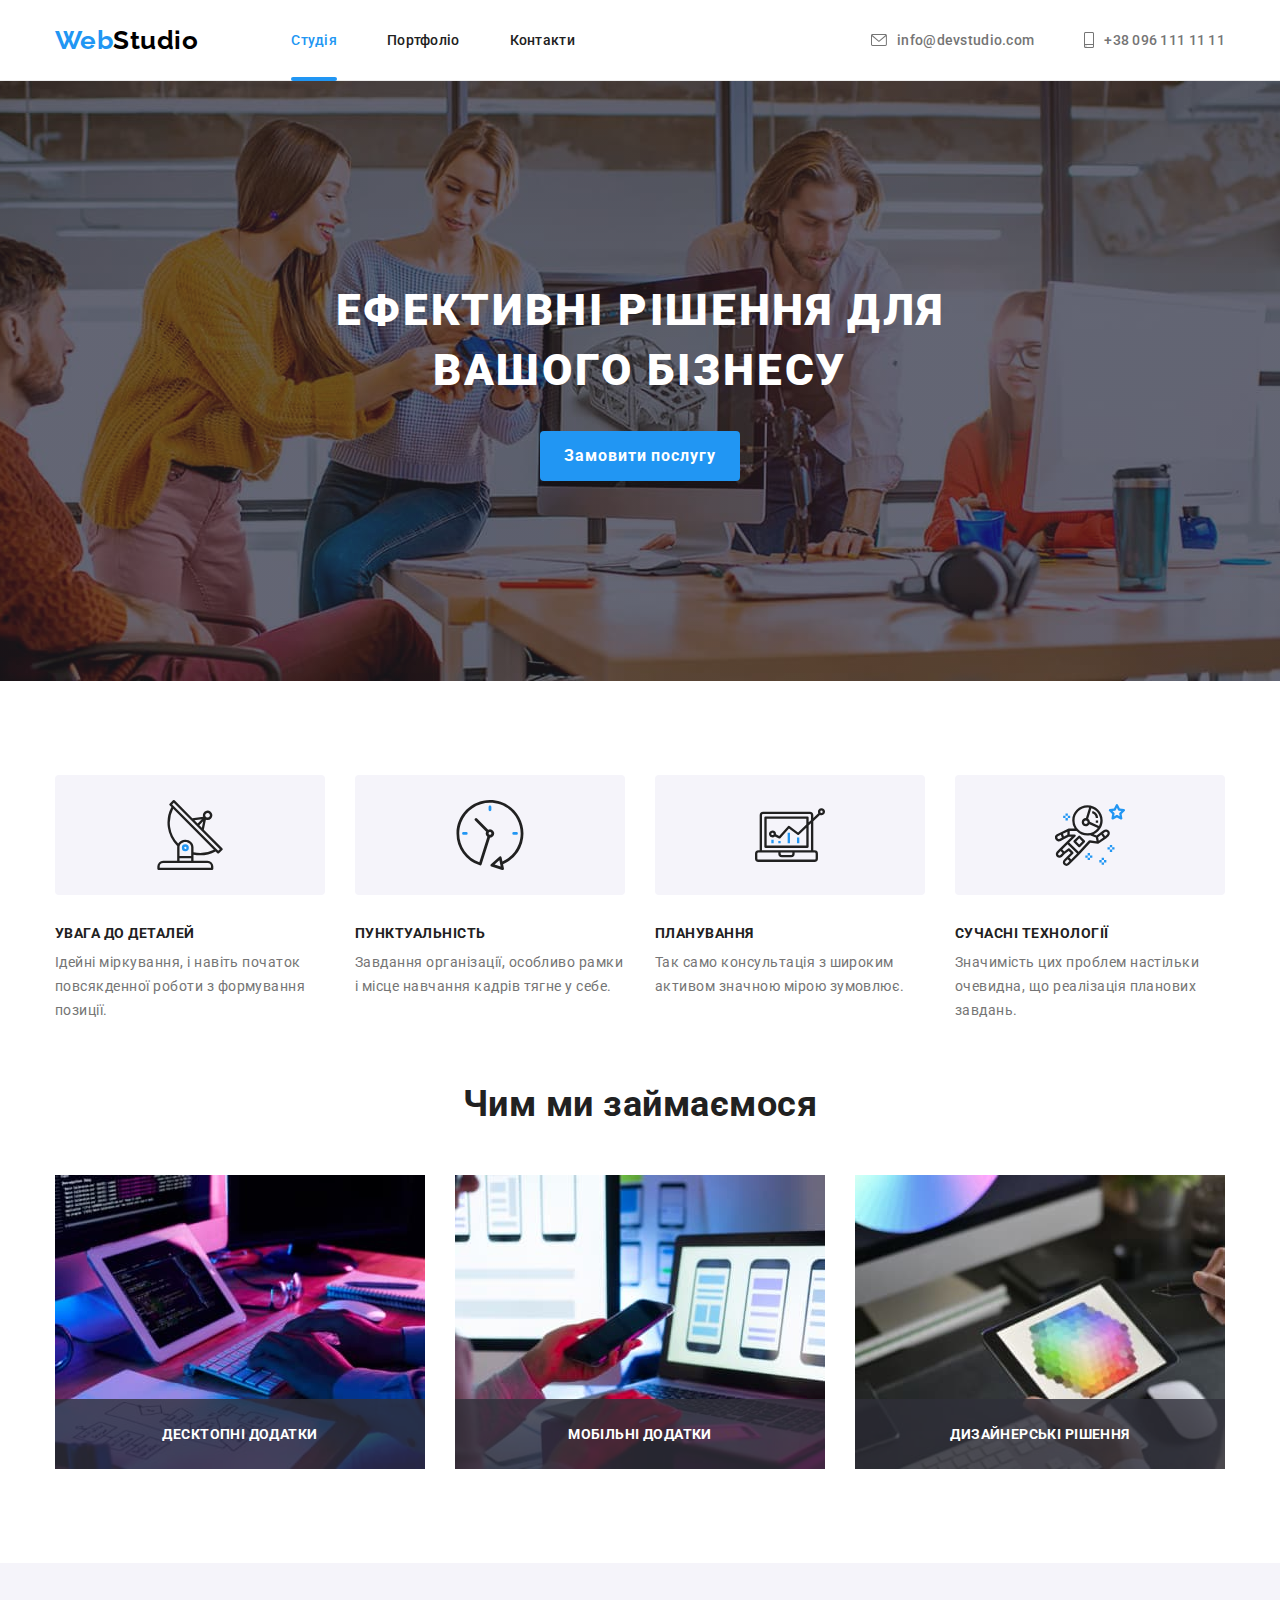
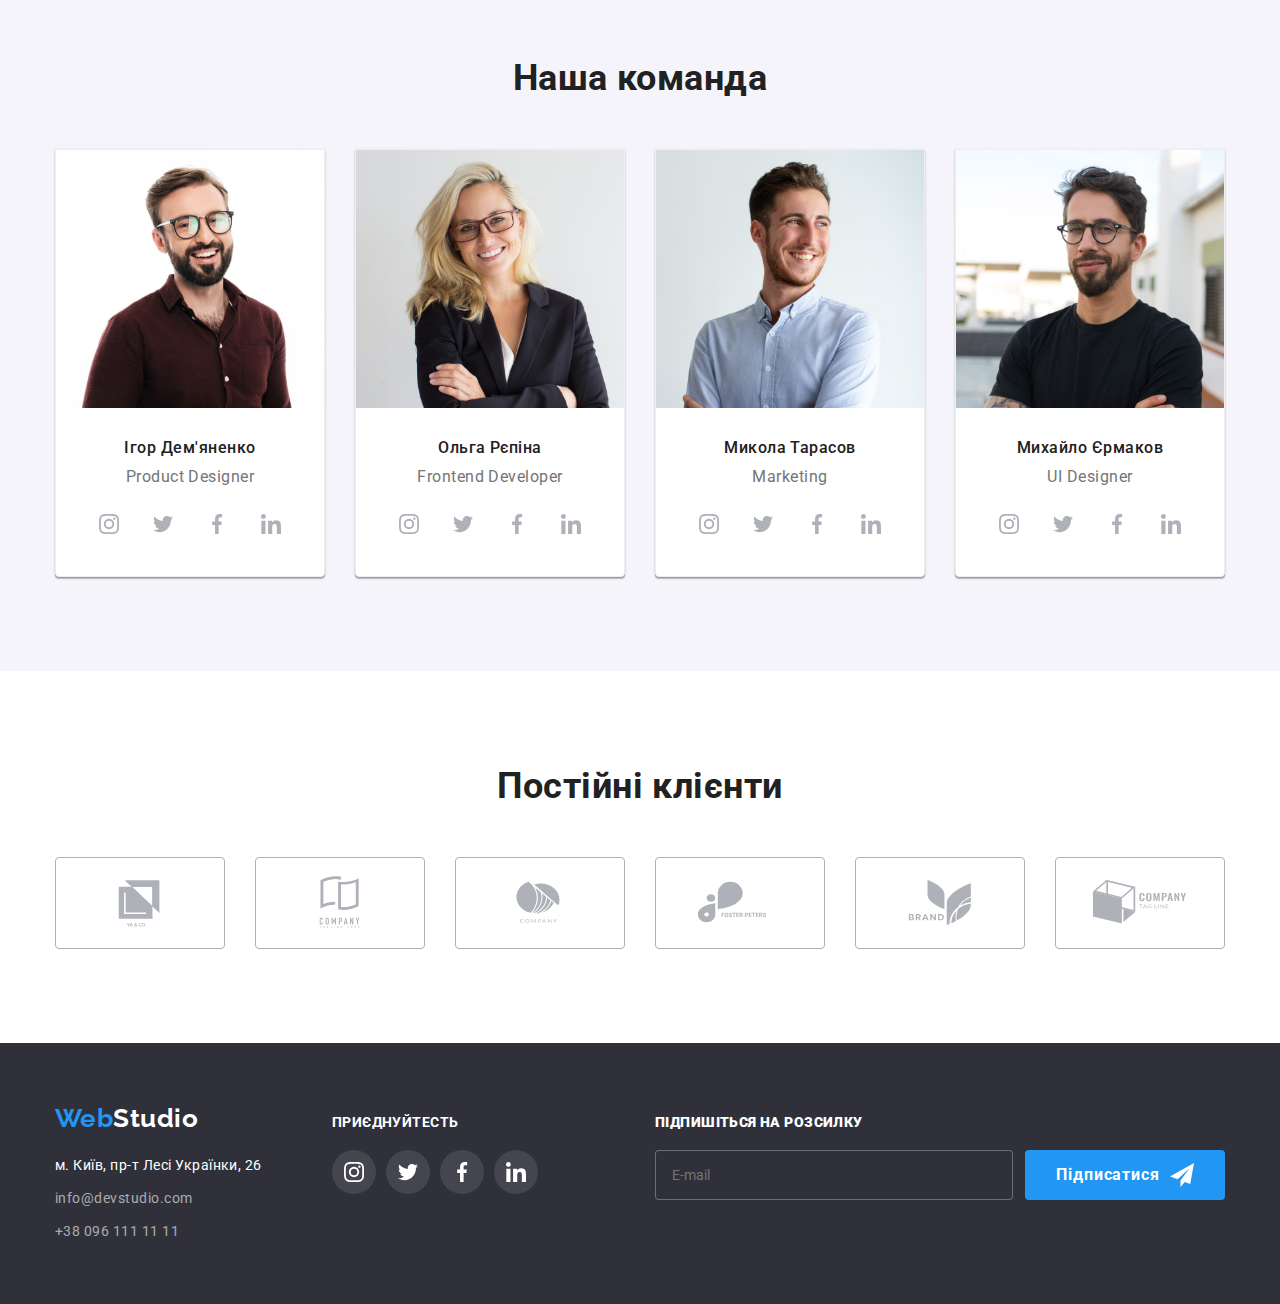
==== commit a66404fc: "виправляє помилки по зауваженню вчителя" ====
--- a/index.html
+++ b/index.html
@@ -50,21 +50,23 @@
           </li>
           </ul>
           <button data-menu-open type="button" class="mob-menu" >
-               <svg class="mob-menu-icon" width="40" height="40">
+               <svg class="mob-menu-icon" width="24" height="16">
                <use href="./images/icons.svg#icon-menu_24px"></use>
               </svg>
           </button>
+      </div>
 
       <div class="mobile-menu is-hidden" data-menu>
-       <div class="container">
+       <div class="mobile-menu-box">
         <button data-menu-close type="button" class=" mobile-menu-button" >
         <svg class="mobile-menu-icon" width="40" height="40">
           <use href="./images/icons.svg#icon-close-black"></use>
         </svg>
         </button>
+
         <ul class="menu-list list">
           <li class="menu-list__item">
-            <a class="menu-list__link" href="./index.html">Студія</a>
+            <a class="menu-list__link current-page" href="./index.html">Студія</a>
           </li>
           <li class="menu-list__item"><a class="menu-list__link" href="./portfolio.html">Портфоліо</a></li>
           <li class="menu-list__item"><a class="menu-list__link" href="">Контакти</a></li>
@@ -82,6 +84,7 @@
             </a>
           </li>
           </ul>
+
           <ul class="menu-networks list">
             <li class="menu-networks__item">
               <a class="menu-networks__link" href="#">
@@ -104,7 +107,7 @@
               </a>
             </li>
           </ul>
-       </div>
+      </div>
      </div>
      
     </header>
@@ -184,9 +187,9 @@
                         <use href="./images/icons.svg#icon-Vector"></use>
                       </svg>
                     </span>
-                    Погоджуюся з розсилкою та приймаю
+                    <span> Погоджуюся з розсилкою та приймаю
                     <a class="policy__contract-form" href=""> Умови договору</a></label
-                  >
+                  ></span>
                 </div>
                 <div class="form-button">
                   <button class="form-button__submit" type="submit">Відправити</button>
--- a/css/main.min.css
+++ b/css/main.min.css
@@ -1 +1 @@
-body{font-family:"Roboto",sans-serif;color:#212121;letter-spacing:.03em}:root{--main-background-color: #2f303a;--main-text-color: #757575;--accent-color: #2196f3;--gra: linear-gradient(rgba(47, 48, 58, 0.4), rgba(47, 48, 58, 0.4)) }.visually-hidden{position:absolute;width:1px;height:1px;margin:-1px;border:0;padding:0;white-space:nowrap;-webkit-clip-path:inset(100%);clip-path:inset(100%);clip:rect(0 0 0 0);overflow:hidden}button{cursor:pointer}img{display:block;max-width:100%;width:100%;height:auto}.hero{padding-top:118px;padding-bottom:198px}@media screen and (min-width: 1200px){.hero{padding-top:200px;padding-bottom:280px}}.title{margin-bottom:30px;font-weight:700;font-size:28px;line-height:1.1786}@media screen and (min-width: 1200px){.title{margin-bottom:50px;font-weight:700;font-size:36px;line-height:1.1666}}h1,h2,h3,h4,h5,h6,p{margin:0}.list{list-style:none;margin:0;padding:0}.container{margin:0 auto;width:100%;padding-left:15px;padding-right:15px}@media screen and (min-width: 480px){.container{max-width:480px}}@media screen and (min-width: 768px){.container{max-width:768px}}@media screen and (min-width: 1200px){.container{max-width:1200px}}.section{padding-top:60px;padding-bottom:60px}@media screen and (min-width: 1200px){.section{padding-top:94px;padding-bottom:94px}}.header{background-color:#fff;border-bottom:1px solid #ececec}.header__container{display:-webkit-box;display:-ms-flexbox;display:flex;-webkit-box-align:center;-ms-flex-align:center;align-items:center}.logo-header{font-family:"Raleway";color:#000;font-weight:700;font-size:26px;line-height:1.1923;text-decoration:none}.web{color:var(--accent-color)}.header__navigation{display:-webkit-box;display:-ms-flexbox;display:flex;-webkit-box-align:center;-ms-flex-align:center;align-items:center}.menu{display:none;margin-left:88px;gap:50px}@media screen and (min-width: 768px){.menu{display:-webkit-box;display:-ms-flexbox;display:flex}}@media screen and (min-width: 1200px){.menu{margin-left:93px}}.menu__link{position:relative;display:block;padding-top:32px;padding-bottom:32px;color:#212121;font-weight:500;font-size:14px;line-height:1.1428;text-decoration:none;letter-spacing:.02em;-webkit-transition-property:color;transition-property:color;-webkit-transition-duration:250ms;transition-duration:250ms;-webkit-transition-timing-function:cubic-bezier(0.4, 0, 0.2, 1);transition-timing-function:cubic-bezier(0.4, 0, 0.2, 1)}.menu__link:hover,.menu__link:focus{color:var(--accent-color)}.current{color:var(--accent-color)}.current::before{content:"";position:absolute;width:100%;height:4px;bottom:0;left:0;-webkit-transform:translateY(1px);transform:translateY(1px);background:#2196f3;border-radius:2px}.header__contacts{display:none}@media screen and (min-width: 768px){.header__contacts{display:-webkit-box;display:-ms-flexbox;display:flex;-ms-flex-wrap:wrap;flex-wrap:wrap;gap:10px;margin-left:90px}}@media screen and (min-width: 1200px){.header__contacts{display:-webkit-box;display:-ms-flexbox;display:flex;gap:50px;margin-left:auto}}.icon-color{margin-right:10px;fill:var(--main-text-color);-webkit-transition-property:fill;transition-property:fill;-webkit-transition-duration:250ms;transition-duration:250ms;-webkit-transition-timing-function:cubic-bezier(0.4, 0, 0.2, 1);transition-timing-function:cubic-bezier(0.4, 0, 0.2, 1)}.header__contacts a:hover .icon-color,.header__contacts a:focus .icon-color{fill:var(--accent-color)}.contacts__link{display:-webkit-box;display:-ms-flexbox;display:flex;color:var(--main-text-color);font-weight:500;font-size:14px;line-height:1.1428;text-decoration:none;letter-spacing:.02em;-webkit-box-align:center;-ms-flex-align:center;align-items:center;-webkit-transition-property:color;transition-property:color;-webkit-transition-duration:250ms;transition-duration:250ms;-webkit-transition-timing-function:cubic-bezier(0.4, 0, 0.2, 1);transition-timing-function:cubic-bezier(0.4, 0, 0.2, 1)}@media screen and (max-width: 1200px){.contacts__link{font-size:12px;line-height:1.1666666667}}.contacts__link:hover,.contacts__link:focus{color:var(--accent-color)}.mob-menu{display:-webkit-box;display:-ms-flexbox;display:flex;border:none;background:rgba(0,0,0,0);margin-top:10px;margin-bottom:10px;margin-left:auto;-webkit-box-align:center;-ms-flex-align:center;align-items:center}@media screen and (min-width: 768px){.mob-menu{display:none}}.mob-menu-icon{fill:#212121;-webkit-transition-property:fill;transition-property:fill;-webkit-transition-duration:250ms;transition-duration:250ms;-webkit-transition-timing-function:cubic-bezier(0.4, 0, 0.2, 1);transition-timing-function:cubic-bezier(0.4, 0, 0.2, 1)}.mob-menu:focus .mob-menu-icon{fill:var(--accent-color)}.mobile-menu{position:fixed;top:0;width:100vw;height:100vh;background-color:#fff;padding-bottom:48px}.mobile-menu>.container{height:100%;display:-webkit-box;display:-ms-flexbox;display:flex;-webkit-box-orient:vertical;-webkit-box-direction:normal;-ms-flex-direction:column;flex-direction:column;-webkit-box-pack:justify;-ms-flex-pack:justify;justify-content:space-between}@media screen and (min-width: 768px){.mobile-menu{display:none}}.mobile-menu.is-hidden{opacity:0;visibility:hidden;pointer-events:none}.mobile-menu-button{display:block;margin-top:10px;margin-left:auto;border:none;background-color:#fff}.mobile-menu-icon{fill:#212121;width:100%;height:100%;-webkit-transition-property:fill;transition-property:fill;-webkit-transition-duration:250ms;transition-duration:250ms;-webkit-transition-timing-function:cubic-bezier(0.4, 0, 0.2, 1);transition-timing-function:cubic-bezier(0.4, 0, 0.2, 1)}.mobile-menu-button:focus .mobile-menu-icon{fill:var(--accent-color)}.menu-list__item:not(:last-child){margin-bottom:32px}.menu-list__link{font-weight:500;font-size:40px;line-height:1.175;letter-spacing:.02em;color:#212121;text-decoration:none;-webkit-transition-property:color;transition-property:color;-webkit-transition-duration:250ms;transition-duration:250ms;-webkit-transition-timing-function:cubic-bezier(0.4, 0, 0.2, 1);transition-timing-function:cubic-bezier(0.4, 0, 0.2, 1)}.menu-list__link:hover,.menu-list__link:focus{color:var(--accent-color)}.menu-contacts{margin-top:306px}.menu-contacts__item:not(:last-child){margin-bottom:32px}.menu-mail__link{font-weight:500;font-size:24px;line-height:1.1666666667;letter-spacing:.02em;color:var(--main-text-color);text-decoration:none}.menu-phone__link{font-weight:500;font-size:34px;line-height:1.1764705882;letter-spacing:.02em;color:var(--accent-color);text-decoration:none}.menu-networks{display:-webkit-box;display:-ms-flexbox;display:flex;gap:20px;margin-top:64px}.menu-networks__link{font-weight:500;font-size:18px;line-height:1.2222222222;letter-spacing:.02em;color:#2196f3;text-decoration:none}.hero{background-color:var(--main-background-color);color:#fff;text-align:center}.hero{max-width:480px;height:400px;margin-left:auto;margin-right:auto;background-image:-webkit-gradient(linear, left top, left bottom, from(rgba(47, 48, 58, 0.4)), to(rgba(47, 48, 58, 0.4))),url(../images/hero-mob-1x.jpg);background-image:linear-gradient(rgba(47, 48, 58, 0.4), rgba(47, 48, 58, 0.4)),url(../images/hero-mob-1x.jpg);background-repeat:no-repeat;background-size:cover;background-position:center}@media(min-device-pixel-ratio: 2),screen and (-webkit-min-device-pixel-ratio: 2),screen and (min-resolution: 192dpi),screen and (min-resolution: 2dppx){.hero{background-image:-webkit-gradient(linear, left top, left bottom, from(rgba(47, 48, 58, 0.4)), to(rgba(47, 48, 58, 0.4))),url(../images/hero-mob-2x.jpg);background-image:linear-gradient(rgba(47, 48, 58, 0.4), rgba(47, 48, 58, 0.4)),url(../images/hero-mob-2x.jpg)}}@media screen and (min-width: 768px){.hero{background-image:-webkit-gradient(linear, left top, left bottom, from(rgba(47, 48, 58, 0.4)), to(rgba(47, 48, 58, 0.4))),url(../images/hero-tab-1x.jpg);background-image:linear-gradient(rgba(47, 48, 58, 0.4), rgba(47, 48, 58, 0.4)),url(../images/hero-tab-1x.jpg)}}@media screen and (min-width: 768px)and (min-device-pixel-ratio: 2),screen and (min-width: 768px)and (-webkit-min-device-pixel-ratio: 2),screen and (min-width: 768px)and (min-resolution: 192dpi),screen and (min-width: 768px)and (min-resolution: 2dppx){.hero{background-image:-webkit-gradient(linear, left top, left bottom, from(rgba(47, 48, 58, 0.4)), to(rgba(47, 48, 58, 0.4))),url(../images/hero-tab-2x.jpg);background-image:linear-gradient(rgba(47, 48, 58, 0.4), rgba(47, 48, 58, 0.4)),url(../images/hero-tab-2x.jpg)}}@media screen and (min-width: 1200px){.hero{background-image:-webkit-gradient(linear, left top, left bottom, from(rgba(47, 48, 58, 0.4)), to(rgba(47, 48, 58, 0.4))),url(../images/hero.jpg);background-image:linear-gradient(rgba(47, 48, 58, 0.4), rgba(47, 48, 58, 0.4)),url(../images/hero.jpg)}}@media screen and (min-width: 1200px)and (min-device-pixel-ratio: 2),screen and (min-width: 1200px)and (-webkit-min-device-pixel-ratio: 2),screen and (min-width: 1200px)and (min-resolution: 192dpi),screen and (min-width: 1200px)and (min-resolution: 2dppx){.hero{background-image:-webkit-gradient(linear, left top, left bottom, from(rgba(47, 48, 58, 0.4)), to(rgba(47, 48, 58, 0.4))),url(../images/hero-desktop-2x.jpg);background-image:linear-gradient(rgba(47, 48, 58, 0.4), rgba(47, 48, 58, 0.4)),url(../images/hero-desktop-2x.jpg)}}@media screen and (min-width: 768px){.hero{max-width:768px;height:400px}}@media screen and (min-width: 1200px){.hero{max-width:1600px;height:600px}}.hero__title{width:360px;margin-right:auto;margin-left:auto;font-weight:900;font-size:26px;line-height:1.6154;letter-spacing:.06em;text-transform:uppercase}@media screen and (min-width: 1200px){.hero__title{width:696px;font-weight:900;font-size:44px;line-height:1.3636}}.hero__button{display:inline-block;background:var(--accent-color);color:#fff;font-family:"Roboto";font-weight:700;font-size:16px;line-height:1.875;letter-spacing:.06em;border:0;border-radius:4px;width:200px;height:50px;margin-top:30px;-webkit-transition-property:background-color;transition-property:background-color;-webkit-transition-duration:250ms;transition-duration:250ms;-webkit-transition-timing-function:cubic-bezier(0.4, 0, 0.2, 1);transition-timing-function:cubic-bezier(0.4, 0, 0.2, 1)}.hero__button:hover,.hero__button:focus{border:none;background-color:#188ce8}.hero__button:active{border:none}.backdrop{position:fixed;top:0;left:50%;width:480px;height:796px;-webkit-transform:translate(-50%);transform:translate(-50%);-webkit-transition:opacity 250ms cubic-bezier(0.4, 0, 0.2, 1),visibility 250ms cubic-bezier(0.4, 0, 0.2, 1);transition:opacity 250ms cubic-bezier(0.4, 0, 0.2, 1),visibility 250ms cubic-bezier(0.4, 0, 0.2, 1);z-index:1;background:rgba(0,0,0,.2);overflow-y:scroll}@media screen and (min-width: 768px){.backdrop{width:768px;height:1024px}}@media screen and (min-width: 1200px){.backdrop{width:1600px;height:1024px}}.backdrop.is-hidden{opacity:0;visibility:hidden;pointer-events:none}.modal{position:absolute;top:50%;left:50%;-webkit-transform:translate(-50%, -50%) scale(1);transform:translate(-50%, -50%) scale(1);-webkit-transition:-webkit-transform 250ms cubic-bezier(0.4, 0, 0.2, 1);transition:-webkit-transform 250ms cubic-bezier(0.4, 0, 0.2, 1);transition:transform 250ms cubic-bezier(0.4, 0, 0.2, 1);transition:transform 250ms cubic-bezier(0.4, 0, 0.2, 1), -webkit-transform 250ms cubic-bezier(0.4, 0, 0.2, 1);width:450px;height:609px;background:#fff;border-radius:4px;-webkit-box-shadow:0px 1px 3px rgba(0,0,0,.12),0px 1px 1px rgba(0,0,0,.14),0px 2px 1px rgba(0,0,0,.2);box-shadow:0px 1px 3px rgba(0,0,0,.12),0px 1px 1px rgba(0,0,0,.14),0px 2px 1px rgba(0,0,0,.2)}.backdrop.is-hidden .modal{-webkit-transform:translate(-50%, -50%) scale(0);transform:translate(-50%, -50%) scale(0)}@media screen and (min-width: 1200px){.modal{width:528px;height:581px}}.modal__button{position:absolute;width:30px;height:30px;background-color:#fff;border:1px solid rgba(0,0,0,.1);border-radius:50%;top:8px;right:8px}.modal__button-icon{width:100%;height:100%;-webkit-transition:fill 250ms cubic-bezier(0.4, 0, 0.2, 1);transition:fill 250ms cubic-bezier(0.4, 0, 0.2, 1)}.modal__button-icon:hover,.modal__button-icon:focus{fill:var(--accent-color)}.main__form{width:100%;margin-left:auto;margin-right:auto;padding:40px}.main-form__title{display:block;font-weight:700;font-size:20px;line-height:1.15;text-align:center;letter-spacing:.03em;color:#212121;margin-bottom:12px}.form-field{display:-webkit-box;display:-ms-flexbox;display:flex;-webkit-box-orient:vertical;-webkit-box-direction:normal;-ms-flex-direction:column;flex-direction:column;text-align:left;margin-bottom:10px}.form-field__label{font-weight:400;font-size:12px;line-height:1.1667;letter-spacing:.01em;color:var(--main-text-color);margin-bottom:4px}.form-field__modal-wrapper{position:relative}.form-field__input{width:370px;height:40px;padding:12px 42px;margin:0;border:1px solid rgba(33,33,33,.2);outline:rgba(0,0,0,0);border-radius:4px;-webkit-transition:border-color 250ms cubic-bezier(0.4, 0, 0.2, 1);transition:border-color 250ms cubic-bezier(0.4, 0, 0.2, 1);cursor:text;font-size:12px}.form-field__input:focus{border-color:var(--accent-color)}@media screen and (min-width: 1200px){.form-field__input{width:448px}}.form-field__icon{position:absolute;top:50%;left:15px;-webkit-transform:translateY(-50%);transform:translateY(-50%);-webkit-transition:fill 250ms cubic-bezier(0.4, 0, 0.2, 1);transition:fill 250ms cubic-bezier(0.4, 0, 0.2, 1)}.form-field__input:focus+.form-field__icon{fill:var(--accent-color)}.form-field__comment{width:100%;height:120px;border:1px solid rgba(33,33,33,.2);border-radius:4px;outline:rgba(0,0,0,0);resize:none;padding:12px 16px;-webkit-transition:border-color 250ms cubic-bezier(0.4, 0, 0.2, 1);transition:border-color 250ms cubic-bezier(0.4, 0, 0.2, 1);font-size:12px}.form-field__comment::-webkit-input-placeholder{display:block;padding-top:6px;font-weight:400;font-size:12px;line-height:1.1667px;letter-spacing:.01em;color:rgba(117,117,117,.5)}.form-field__comment::-moz-placeholder{display:block;padding-top:6px;font-weight:400;font-size:12px;line-height:1.1667px;letter-spacing:.01em;color:rgba(117,117,117,.5)}.form-field__comment:-ms-input-placeholder{display:block;padding-top:6px;font-weight:400;font-size:12px;line-height:1.1667px;letter-spacing:.01em;color:rgba(117,117,117,.5)}.form-field__comment::-ms-input-placeholder{display:block;padding-top:6px;font-weight:400;font-size:12px;line-height:1.1667px;letter-spacing:.01em;color:rgba(117,117,117,.5)}.form-field__comment::placeholder{display:block;padding-top:6px;font-weight:400;font-size:12px;line-height:1.1667px;letter-spacing:.01em;color:rgba(117,117,117,.5)}.form-field__comment:focus{border-color:var(--accent-color)}.policy__check-text{font-weight:400;font-size:12px;line-height:1.1666666667;letter-spacing:.03em;color:var(--main-text-color);display:-webkit-box;display:-ms-flexbox;display:flex;-webkit-box-align:center;-ms-flex-align:center;align-items:center}@media screen and (min-width: 1200px){.policy__check-text{font-size:14px;line-height:1.7142857143}}.policy__wrapper{width:16px;height:15px;border:2px solid #212121;border-radius:2px;margin-right:7px;display:-webkit-box;display:-ms-flexbox;display:flex;-webkit-box-align:center;-ms-flex-align:center;align-items:center;-webkit-box-pack:center;-ms-flex-pack:center;justify-content:center;fill:rgba(0,0,0,0);-webkit-transition:border-color 250ms cubic-bezier(0.4, 0, 0.2, 1);transition:border-color 250ms cubic-bezier(0.4, 0, 0.2, 1);margin-left:12px}.policy__modal-check:checked+.policy__check-text .policy__wrapper{background-color:var(--accent-color);fill:#fff;border:none}.policy__modal-check:focus+.policy__check-text .policy__wrapper{border-color:var(--accent-color)}.policy__contract-form{margin-left:5px;color:var(--accent-color)}.form-button{margin-bottom:40px;margin-top:30px}.form-button__submit{width:200px;height:50px;background:var(--accent-color);border-radius:4px;border-color:rgba(0,0,0,0);font-weight:700;font-size:16px;line-height:1.875px;letter-spacing:.06em;-webkit-box-shadow:0px 4px 4px rgba(0,0,0,.15);box-shadow:0px 4px 4px rgba(0,0,0,.15);padding:0;color:#fff;-webkit-transition:background-color 250ms cubic-bezier(0.4, 0, 0.2, 1);transition:background-color 250ms cubic-bezier(0.4, 0, 0.2, 1)}.form-button__submit:hover,.form-button__submit:focus{background-color:#188ce8}.desk{padding-top:60px;padding-bottom:60px}@media screen and (min-width: 1200px){.desk{padding-top:94px}}.review{display:-webkit-box;display:-ms-flexbox;display:flex;-ms-flex-wrap:wrap;flex-wrap:wrap;gap:30px;-webkit-box-pack:justify;-ms-flex-pack:justify;justify-content:space-between}.review__item{width:100%}@media screen and (min-width: 768px){.review__item{width:calc((100% - 30px)/2)}}@media screen and (min-width: 1200px){.review__item{width:calc((100% - 90px)/4)}}.review__picture{display:-webkit-box;display:-ms-flexbox;display:flex;height:120px;background:#f5f4fa;border-radius:4px;margin-bottom:30px;-webkit-box-align:center;-ms-flex-align:center;align-items:center;-webkit-box-pack:center;-ms-flex-pack:center;justify-content:center}.review__title{margin-bottom:10px;font-weight:700;font-size:14px;line-height:1.1428;text-transform:uppercase;text-align:center}.review__text{color:var(--main-text-color);font-size:14px;line-height:1.7142}.activity{text-align:center}@media screen and (max-width: 1200px){.activity{display:none}}.kinds{display:-webkit-box;display:-ms-flexbox;display:flex;gap:30px;-webkit-box-pack:justify;-ms-flex-pack:justify;justify-content:space-between}.kinds__item{-ms-flex-preferred-size:calc((100% - 60px)/3);flex-basis:calc((100% - 60px)/3)}.kinds__thumb{position:relative}.kinds__text{position:absolute;width:100%;height:70px;bottom:0;background:rgba(47,48,58,.8);font-weight:700;font-size:14px;line-height:1.1429;text-align:center;letter-spacing:.03em;text-transform:uppercase;color:#fff;padding-top:27px;padding-bottom:27px}.team{background-color:#f5f4fa;text-align:center}.team-list{display:-webkit-box;display:-ms-flexbox;display:flex;-ms-flex-wrap:wrap;flex-wrap:wrap;gap:30px;-webkit-box-pack:justify;-ms-flex-pack:justify;justify-content:space-between}.team-list__item{-webkit-box-shadow:0px 1px 3px rgba(0,0,0,.12),0px 1px 1px rgba(0,0,0,.14),0px 2px 1px rgba(0,0,0,.2);box-shadow:0px 1px 3px rgba(0,0,0,.12),0px 1px 1px rgba(0,0,0,.14),0px 2px 1px rgba(0,0,0,.2)}.team-list__card{padding-top:30px;padding-bottom:30px}.team-list__name{margin-bottom:10px;font-weight:500;font-size:16px;line-height:1.1875}.team-list__text{color:var(--main-text-color);font-size:16px;line-height:1.1875;margin-bottom:16px}.team-list__item{width:100%;background:#fff;border:1px solid #eee;border-radius:0px 0px 4px 4px}@media screen and (min-width: 768px){.team-list__item{width:calc((100% - 30px)/2)}}@media screen and (min-width: 1200px){.team-list__item{width:calc((100% - 90px)/4)}}.networks{display:-webkit-box;display:-ms-flexbox;display:flex;-webkit-box-pack:center;-ms-flex-pack:center;justify-content:center;gap:10px}.networks__item{width:44px;height:44px}.networks__link{width:100%;height:100%;border-radius:50%;display:-webkit-box;display:-ms-flexbox;display:flex;-webkit-box-align:center;-ms-flex-align:center;align-items:center;-webkit-box-pack:center;-ms-flex-pack:center;justify-content:center;fill:#afb1b8;-webkit-transition-property:background-color;transition-property:background-color;-webkit-transition-duration:250ms;transition-duration:250ms;-webkit-transition-timing-function:cubic-bezier(0.4, 0, 0.2, 1);transition-timing-function:cubic-bezier(0.4, 0, 0.2, 1)}.networks__link:hover,.networks__link:focus{background-color:var(--accent-color)}.networks__icon{-webkit-transition-property:fill;transition-property:fill;-webkit-transition-duration:250ms;transition-duration:250ms;-webkit-transition-timing-function:cubic-bezier(0.4, 0, 0.2, 1);transition-timing-function:cubic-bezier(0.4, 0, 0.2, 1)}.networks__link:hover .networks__icon,.networks__link:focus .networks__icon{fill:#fff}.clients{text-align:center}.clients-list{display:-webkit-box;display:-ms-flexbox;display:flex;-ms-flex-wrap:wrap;flex-wrap:wrap;gap:30px;-webkit-box-pack:justify;-ms-flex-pack:justify;justify-content:space-between}.clients-list__logo{height:92px;width:calc((100% - 30px)/2)}@media screen and (min-width: 768px){.clients-list__logo{width:calc((100% - 60px)/3)}}@media screen and (min-width: 1200px){.clients-list__logo{width:calc((100% - 150px)/6)}}.clients-list__link{width:100%;height:100%;display:-webkit-box;display:-ms-flexbox;display:flex;-webkit-box-align:center;-ms-flex-align:center;align-items:center;-webkit-box-pack:center;-ms-flex-pack:center;justify-content:center;fill:#afb1b8;border:1px solid #afb1b8;border-radius:4px;-webkit-transition-property:border-color;transition-property:border-color;-webkit-transition-duration:250ms;transition-duration:250ms;-webkit-transition-timing-function:cubic-bezier(0.4, 0, 0.2, 1);transition-timing-function:cubic-bezier(0.4, 0, 0.2, 1)}.clients-list__link:hover,.clients-list__link:focus{border-color:var(--accent-color)}.client-list__logo{height:92px}.clients-link__icon{-webkit-transition-property:fill;transition-property:fill;-webkit-transition-duration:250ms;transition-duration:250ms;-webkit-transition-timing-function:cubic-bezier(0.4, 0, 0.2, 1);transition-timing-function:cubic-bezier(0.4, 0, 0.2, 1)}.clients-list__link:hover .clients-link__icon,.clients-list__link:focus .clients-link__icon{fill:var(--accent-color)}.footer{background-color:var(--main-background-color);padding-top:60px;padding-bottom:60px}.main-footer__container{display:-webkit-box;display:-ms-flexbox;display:flex;-webkit-box-align:baseline;-ms-flex-align:baseline;align-items:baseline}@media screen and (max-width: 767px){.main-footer__container{display:-webkit-box;display:-ms-flexbox;display:flex;-webkit-box-orient:vertical;-webkit-box-direction:normal;-ms-flex-direction:column;flex-direction:column;-webkit-box-pack:justify;-ms-flex-pack:justify;justify-content:space-between;text-align:center;-webkit-box-align:center;-ms-flex-align:center;align-items:center}}.footer-div__logo-footer{display:inline-block;margin-bottom:20px;font-family:"Raleway";color:#fff;font-weight:700;font-size:26px;line-height:1.1923;text-decoration:none}.footer-div__address{margin-bottom:9px;font-style:normal;font-size:14px;line-height:1.7142;color:#fff}.footer-contacts__item:not(:last-child){margin-bottom:9px}.footer-contacts__link{font-size:14px;line-height:1.7142;color:rgba(255,255,255,.6);text-decoration:none;-webkit-transition-property:color;transition-property:color;-webkit-transition-duration:250ms;transition-duration:250ms;-webkit-transition-timing-function:cubic-bezier(0.4, 0, 0.2, 1);transition-timing-function:cubic-bezier(0.4, 0, 0.2, 1)}.footer-contacts__link:hover,.footer-contacts__link:focus{color:var(--accent-color)}@media screen and (min-width: 1200px){.join{margin-left:70px}}@media screen and (max-width: 767px){.join{display:block;margin-top:60px}}.join-us{display:block;margin-bottom:20px;font-weight:700;font-size:14px;line-height:1.1429;letter-spacing:.03em;text-transform:uppercase;color:#fff}.company-networks{display:-webkit-box;display:-ms-flexbox;display:flex;-webkit-box-pack:left;-ms-flex-pack:left;justify-content:left;gap:10px}.company-networks__item{width:44px;height:44px}.company-networks__link{width:100%;height:100%;background-color:rgba(255,255,255,.1);border-radius:50%;display:-webkit-box;display:-ms-flexbox;display:flex;-webkit-box-align:center;-ms-flex-align:center;align-items:center;-webkit-box-pack:center;-ms-flex-pack:center;justify-content:center;fill:#fff;-webkit-transition-property:background-color;transition-property:background-color;-webkit-transition-duration:250ms;transition-duration:250ms;-webkit-transition-timing-function:cubic-bezier(0.4, 0, 0.2, 1);transition-timing-function:cubic-bezier(0.4, 0, 0.2, 1)}.company-networks__link:hover,.company-networks__link:focus{background-color:var(--accent-color)}@media screen and (min-width: 1200px){.form-footer{margin-left:auto}}@media screen and (max-width: 767px){.form-footer{display:block;margin-top:60px}}.form-footer__wrapper{display:-webkit-box;display:-ms-flexbox;display:flex;margin-top:20px}@media screen and (max-width: 767px){.form-footer__wrapper{-webkit-box-orient:vertical;-webkit-box-direction:normal;-ms-flex-direction:column;flex-direction:column;text-align:center;-webkit-box-align:center;-ms-flex-align:center;align-items:center}}.form-footer__title{display:block;font-weight:700;font-size:14px;line-height:1.1429;letter-spacing:.03em;text-transform:uppercase;color:#fff}.form-footer__input{width:358px;height:50px;padding:15px 16px;margin-right:12px;border:1px solid rgba(255,255,255,.3);background-color:var(--main-background-color);border-radius:4px;outline:rgba(0,0,0,0);color:#fff}@media screen and (max-width: 767px){.form-footer__input{max-width:450px;margin-bottom:20px}}.form-case__submit{display:-webkit-box;display:-ms-flexbox;display:flex;width:200px;height:50px;background:var(--accent-color);border-radius:4px;border-color:rgba(0,0,0,0);font-weight:700;font-size:16px;line-height:1.875px;-webkit-box-align:center;-ms-flex-align:center;align-items:center;letter-spacing:.06em;color:#fff;align-items:center;-webkit-box-pack:center;-ms-flex-pack:center;justify-content:center;-webkit-transition:background-color 250ms cubic-bezier(0.4, 0, 0.2, 1);transition:background-color 250ms cubic-bezier(0.4, 0, 0.2, 1)}.form-case__submit:hover,.form-case__submit:focus{background-color:#188ce8}.form-case__icon{fill:#fff;margin-left:10px}.buttons{display:-webkit-box;display:-ms-flexbox;display:flex;gap:8px;-webkit-box-pack:center;-ms-flex-pack:center;justify-content:center;margin-bottom:50px}.buttons__item{min-width:73px;font-family:"Roboto";font-weight:500;font-size:16px;line-height:1.625;border:none;background:#f5f4fa;color:#212121;border-radius:4px;padding-top:6px;padding-bottom:6px;padding-right:22px;padding-left:22px;text-align:center;-webkit-transition:color 250ms cubic-bezier(0.4, 0, 0.2, 1),background-color 250ms cubic-bezier(0.4, 0, 0.2, 1),-webkit-box-shadow 250ms cubic-bezier(0.4, 0, 0.2, 1);transition:color 250ms cubic-bezier(0.4, 0, 0.2, 1),background-color 250ms cubic-bezier(0.4, 0, 0.2, 1),-webkit-box-shadow 250ms cubic-bezier(0.4, 0, 0.2, 1);transition:color 250ms cubic-bezier(0.4, 0, 0.2, 1),background-color 250ms cubic-bezier(0.4, 0, 0.2, 1),box-shadow 250ms cubic-bezier(0.4, 0, 0.2, 1);transition:color 250ms cubic-bezier(0.4, 0, 0.2, 1),background-color 250ms cubic-bezier(0.4, 0, 0.2, 1),box-shadow 250ms cubic-bezier(0.4, 0, 0.2, 1),-webkit-box-shadow 250ms cubic-bezier(0.4, 0, 0.2, 1)}.buttons__item:hover,.buttons__item:focus,.buttons__item:active{color:#fff;background-color:var(--accent-color);-webkit-box-shadow:0px 3px 1px rgba(0,0,0,.1),0px 1px 2px rgba(0,0,0,.08),0px 2px 2px rgba(0,0,0,.12);box-shadow:0px 3px 1px rgba(0,0,0,.1),0px 1px 2px rgba(0,0,0,.08),0px 2px 2px rgba(0,0,0,.12)}.buttons__item .main{padding-top:6px;padding-bottom:6px;padding-right:25px;padding-left:25px}.examples{display:-webkit-box;display:-ms-flexbox;display:flex;-ms-flex-wrap:wrap;flex-wrap:wrap;gap:30px;-webkit-box-pack:justify;-ms-flex-pack:justify;justify-content:space-between}.examples__card{background-color:#fff;-ms-flex-preferred-size:calc((100% - 60px)/3);flex-basis:calc((100% - 60px)/3)}.examples__link{text-decoration:none;display:block;-webkit-transition:-webkit-box-shadow 250ms cubic-bezier(0.4, 0, 0.2, 1);transition:-webkit-box-shadow 250ms cubic-bezier(0.4, 0, 0.2, 1);transition:box-shadow 250ms cubic-bezier(0.4, 0, 0.2, 1);transition:box-shadow 250ms cubic-bezier(0.4, 0, 0.2, 1), -webkit-box-shadow 250ms cubic-bezier(0.4, 0, 0.2, 1)}.examples__link:hover,.examples__link:focus{-webkit-box-shadow:0px 1px 1px rgba(0,0,0,.12),0px 4px 4px rgba(0,0,0,.06),1px 4px 6px rgba(0,0,0,.16);box-shadow:0px 1px 1px rgba(0,0,0,.12),0px 4px 4px rgba(0,0,0,.06),1px 4px 6px rgba(0,0,0,.16)}.box{border-right:1px solid #eee;border-bottom:1px solid #eee;border-left:1px solid #eee;padding-top:20px;padding-right:24px;padding-bottom:20px;padding-left:24px}.box__project-title{margin-bottom:4px;font-weight:700;font-size:18px;line-height:2;letter-spacing:.06em;color:#212121}.box__text{font-size:16px;line-height:1.875;color:var(--main-text-color)}.examples__overlay{position:relative;overflow:hidden}.examples__description{position:absolute;top:0;left:0;width:100%;height:100%;background:rgba(33,150,243,.9);-webkit-transform:translateY(100%);transform:translateY(100%);-webkit-transition:-webkit-transform 250ms cubic-bezier(0.4, 0, 0.2, 1);transition:-webkit-transform 250ms cubic-bezier(0.4, 0, 0.2, 1);transition:transform 250ms cubic-bezier(0.4, 0, 0.2, 1);transition:transform 250ms cubic-bezier(0.4, 0, 0.2, 1), -webkit-transform 250ms cubic-bezier(0.4, 0, 0.2, 1);display:-webkit-box;display:-ms-flexbox;display:flex;-webkit-box-align:center;-ms-flex-align:center;align-items:center;-webkit-box-pack:center;-ms-flex-pack:center;justify-content:center;padding-left:24px;padding-right:24px;font-weight:400;font-size:18px;line-height:1.5556;letter-spacing:.03em;color:#fff;text-align:left}.examples__link:hover .examples__description,.examples__link:focus .examples__description{-webkit-transform:translateY(0);transform:translateY(0);opacity:1}/*# sourceMappingURL=main.min.css.map */+body{font-family:"Roboto",sans-serif;color:#212121;letter-spacing:.03em}:root{--main-background-color: #2f303a;--main-text-color: #757575;--accent-color: #2196f3;--gra: linear-gradient(rgba(47, 48, 58, 0.4), rgba(47, 48, 58, 0.4)) }.visually-hidden{position:absolute;width:1px;height:1px;margin:-1px;border:0;padding:0;white-space:nowrap;-webkit-clip-path:inset(100%);clip-path:inset(100%);clip:rect(0 0 0 0);overflow:hidden}button{cursor:pointer}img{display:block;max-width:100%;width:100%;height:auto}.hero{padding-top:118px;padding-bottom:198px}@media screen and (min-width: 1200px){.hero{padding-top:200px;padding-bottom:280px}}.title{margin-bottom:30px;font-weight:700;font-size:28px;line-height:1.1786}@media screen and (min-width: 1200px){.title{margin-bottom:50px;font-weight:700;font-size:36px;line-height:1.1666}}h1,h2,h3,h4,h5,h6,p{margin:0}.list{list-style:none;margin:0;padding:0}.container{margin:0 auto;width:100%;padding-left:15px;padding-right:15px}@media screen and (min-width: 480px){.container{max-width:480px}}@media screen and (min-width: 768px){.container{max-width:768px}}@media screen and (min-width: 1200px){.container{max-width:1200px}}.section{padding-top:60px;padding-bottom:60px}@media screen and (min-width: 1200px){.section{padding-top:94px;padding-bottom:94px}}.header{background-color:#fff;border-bottom:1px solid #ececec}.header__container{display:-webkit-box;display:-ms-flexbox;display:flex;-webkit-box-align:center;-ms-flex-align:center;align-items:center}.logo-header{font-family:"Raleway";color:#000;font-weight:700;font-size:26px;line-height:1.1923;text-decoration:none}.web{color:var(--accent-color)}.header__navigation{display:-webkit-box;display:-ms-flexbox;display:flex;-webkit-box-align:center;-ms-flex-align:center;align-items:center}.menu{display:none;margin-left:88px;gap:50px}@media screen and (min-width: 768px){.menu{display:-webkit-box;display:-ms-flexbox;display:flex}}@media screen and (min-width: 1200px){.menu{margin-left:93px}}.menu__link{position:relative;display:block;padding-top:32px;padding-bottom:32px;color:#212121;font-weight:500;font-size:14px;line-height:1.1428;text-decoration:none;letter-spacing:.02em;-webkit-transition-property:color;transition-property:color;-webkit-transition-duration:250ms;transition-duration:250ms;-webkit-transition-timing-function:cubic-bezier(0.4, 0, 0.2, 1);transition-timing-function:cubic-bezier(0.4, 0, 0.2, 1)}.menu__link:hover,.menu__link:focus{color:var(--accent-color)}.current{color:var(--accent-color)}.current::before{content:"";position:absolute;width:100%;height:4px;bottom:0;left:0;-webkit-transform:translateY(1px);transform:translateY(1px);background:#2196f3;border-radius:2px}.header__contacts{display:none}@media screen and (min-width: 768px){.header__contacts{display:-webkit-box;display:-ms-flexbox;display:flex;-ms-flex-wrap:wrap;flex-wrap:wrap;gap:10px;margin-left:90px}}@media screen and (min-width: 1200px){.header__contacts{display:-webkit-box;display:-ms-flexbox;display:flex;gap:50px;margin-left:auto}}.icon-color{margin-right:10px;fill:var(--main-text-color);-webkit-transition-property:fill;transition-property:fill;-webkit-transition-duration:250ms;transition-duration:250ms;-webkit-transition-timing-function:cubic-bezier(0.4, 0, 0.2, 1);transition-timing-function:cubic-bezier(0.4, 0, 0.2, 1)}.header__contacts a:hover .icon-color,.header__contacts a:focus .icon-color{fill:var(--accent-color)}.contacts__link{display:-webkit-box;display:-ms-flexbox;display:flex;color:var(--main-text-color);font-weight:500;font-size:14px;line-height:1.1428;text-decoration:none;letter-spacing:.02em;-webkit-box-align:center;-ms-flex-align:center;align-items:center;-webkit-transition-property:color;transition-property:color;-webkit-transition-duration:250ms;transition-duration:250ms;-webkit-transition-timing-function:cubic-bezier(0.4, 0, 0.2, 1);transition-timing-function:cubic-bezier(0.4, 0, 0.2, 1)}@media screen and (max-width: 1200px){.contacts__link{font-size:12px;line-height:1.1666666667}}.contacts__link:hover,.contacts__link:focus{color:var(--accent-color)}.mob-menu{display:-webkit-box;display:-ms-flexbox;display:flex;border:none;background:rgba(0,0,0,0);margin-top:10px;margin-bottom:10px;margin-left:auto;-webkit-box-align:center;-ms-flex-align:center;align-items:center;width:40px;height:40px}@media screen and (min-width: 768px){.mob-menu{display:none}}.mob-menu-icon{fill:#212121;-webkit-transition-property:fill;transition-property:fill;-webkit-transition-duration:250ms;transition-duration:250ms;-webkit-transition-timing-function:cubic-bezier(0.4, 0, 0.2, 1);transition-timing-function:cubic-bezier(0.4, 0, 0.2, 1)}.mob-menu:focus .mob-menu-icon{fill:var(--accent-color)}.mobile-menu{position:fixed;top:0;z-index:1;width:100vw;height:100vh;background-color:#fff;padding:48px 40px}.mobile-menu>.mobile-menu-box{display:-webkit-box;display:-ms-flexbox;display:flex;-webkit-box-orient:vertical;-webkit-box-direction:normal;-ms-flex-direction:column;flex-direction:column;-webkit-box-pack:justify;-ms-flex-pack:justify;justify-content:space-between;height:100%}@media screen and (min-width: 768px){.mobile-menu{display:none}}.mobile-menu.is-hidden{opacity:0;visibility:hidden;pointer-events:none}.mobile-menu-button{display:block;margin-top:10px;margin-left:auto;border:none;background-color:#fff;position:absolute;top:10px;right:15px}.mobile-menu-icon{fill:#212121;width:100%;height:100%;-webkit-transition-property:fill;transition-property:fill;-webkit-transition-duration:250ms;transition-duration:250ms;-webkit-transition-timing-function:cubic-bezier(0.4, 0, 0.2, 1);transition-timing-function:cubic-bezier(0.4, 0, 0.2, 1)}.mobile-menu-button:focus .mobile-menu-icon{fill:var(--accent-color)}.menu-list__item:not(:last-child){margin-bottom:32px}.menu-list__link{font-weight:500;font-size:40px;line-height:1.175;letter-spacing:.02em;color:#212121;text-decoration:none;-webkit-transition-property:color;transition-property:color;-webkit-transition-duration:250ms;transition-duration:250ms;-webkit-transition-timing-function:cubic-bezier(0.4, 0, 0.2, 1);transition-timing-function:cubic-bezier(0.4, 0, 0.2, 1)}.menu-list__link:hover,.menu-list__link:focus{color:var(--accent-color)}.current-page{color:var(--accent-color)}.menu-contacts{margin-top:auto}.menu-contacts__item:not(:last-child){margin-bottom:32px}.menu-mail__link{font-weight:500;font-size:24px;line-height:1.1666666667;letter-spacing:.02em;color:var(--main-text-color);text-decoration:none}.menu-phone__link{font-weight:500;font-size:34px;line-height:1.1764705882;letter-spacing:.02em;color:var(--accent-color);text-decoration:none}.menu-networks{display:-webkit-box;display:-ms-flexbox;display:flex;gap:20px;margin-top:64px}.menu-networks__item:not(:last-child){padding-right:15px;border-right-width:1px;border-right-style:solid;border-right-color:rgba(33,33,33,.2)}.menu-networks__link{font-weight:500;font-size:18px;line-height:1.2222222222;letter-spacing:.02em;color:#2196f3;text-decoration:none}.hero{background-color:var(--main-background-color);color:#fff;text-align:center}.hero{max-width:480px;height:400px;margin-left:auto;margin-right:auto;background-image:-webkit-gradient(linear, left top, left bottom, from(rgba(47, 48, 58, 0.4)), to(rgba(47, 48, 58, 0.4))),url(../images/hero-mob-1x.jpg);background-image:linear-gradient(rgba(47, 48, 58, 0.4), rgba(47, 48, 58, 0.4)),url(../images/hero-mob-1x.jpg);background-repeat:no-repeat;background-size:cover;background-position:center}@media(min-device-pixel-ratio: 2),screen and (-webkit-min-device-pixel-ratio: 2),screen and (min-resolution: 192dpi),screen and (min-resolution: 2dppx){.hero{background-image:-webkit-gradient(linear, left top, left bottom, from(rgba(47, 48, 58, 0.4)), to(rgba(47, 48, 58, 0.4))),url(../images/hero-mob-2x.jpg);background-image:linear-gradient(rgba(47, 48, 58, 0.4), rgba(47, 48, 58, 0.4)),url(../images/hero-mob-2x.jpg)}}@media screen and (min-width: 768px){.hero{background-image:-webkit-gradient(linear, left top, left bottom, from(rgba(47, 48, 58, 0.4)), to(rgba(47, 48, 58, 0.4))),url(../images/hero-tab-1x.jpg);background-image:linear-gradient(rgba(47, 48, 58, 0.4), rgba(47, 48, 58, 0.4)),url(../images/hero-tab-1x.jpg)}}@media screen and (min-width: 768px)and (min-device-pixel-ratio: 2),screen and (min-width: 768px)and (-webkit-min-device-pixel-ratio: 2),screen and (min-width: 768px)and (min-resolution: 192dpi),screen and (min-width: 768px)and (min-resolution: 2dppx){.hero{background-image:-webkit-gradient(linear, left top, left bottom, from(rgba(47, 48, 58, 0.4)), to(rgba(47, 48, 58, 0.4))),url(../images/hero-tab-2x.jpg);background-image:linear-gradient(rgba(47, 48, 58, 0.4), rgba(47, 48, 58, 0.4)),url(../images/hero-tab-2x.jpg)}}@media screen and (min-width: 1200px){.hero{background-image:-webkit-gradient(linear, left top, left bottom, from(rgba(47, 48, 58, 0.4)), to(rgba(47, 48, 58, 0.4))),url(../images/hero.jpg);background-image:linear-gradient(rgba(47, 48, 58, 0.4), rgba(47, 48, 58, 0.4)),url(../images/hero.jpg)}}@media screen and (min-width: 1200px)and (min-device-pixel-ratio: 2),screen and (min-width: 1200px)and (-webkit-min-device-pixel-ratio: 2),screen and (min-width: 1200px)and (min-resolution: 192dpi),screen and (min-width: 1200px)and (min-resolution: 2dppx){.hero{background-image:-webkit-gradient(linear, left top, left bottom, from(rgba(47, 48, 58, 0.4)), to(rgba(47, 48, 58, 0.4))),url(../images/hero-desktop-2x.jpg);background-image:linear-gradient(rgba(47, 48, 58, 0.4), rgba(47, 48, 58, 0.4)),url(../images/hero-desktop-2x.jpg)}}@media screen and (min-width: 768px){.hero{max-width:768px;height:400px}}@media screen and (min-width: 1200px){.hero{max-width:1600px;height:600px}}.hero__title{width:360px;margin-right:auto;margin-left:auto;font-weight:900;font-size:26px;line-height:1.6154;letter-spacing:.06em;text-transform:uppercase}@media screen and (min-width: 1200px){.hero__title{width:696px;font-weight:900;font-size:44px;line-height:1.3636}}.hero__button{display:inline-block;background:var(--accent-color);color:#fff;font-family:"Roboto";font-weight:700;font-size:16px;line-height:1.875;letter-spacing:.06em;border:0;border-radius:4px;width:200px;height:50px;margin-top:30px;-webkit-transition-property:background-color;transition-property:background-color;-webkit-transition-duration:250ms;transition-duration:250ms;-webkit-transition-timing-function:cubic-bezier(0.4, 0, 0.2, 1);transition-timing-function:cubic-bezier(0.4, 0, 0.2, 1)}.hero__button:hover,.hero__button:focus{border:none;background-color:#188ce8}.hero__button:active{border:none}.backdrop{position:fixed;top:0;left:50%;width:100%;height:796px;-webkit-transform:translate(-50%);transform:translate(-50%);-webkit-transition:opacity 250ms cubic-bezier(0.4, 0, 0.2, 1),visibility 250ms cubic-bezier(0.4, 0, 0.2, 1);transition:opacity 250ms cubic-bezier(0.4, 0, 0.2, 1),visibility 250ms cubic-bezier(0.4, 0, 0.2, 1);z-index:1;background:rgba(0,0,0,.2);overflow-y:scroll}@media screen and (min-width: 768px){.backdrop{width:100%;height:100%}}@media screen and (min-width: 1200px){.backdrop{width:100%;height:100%}}.backdrop.is-hidden{opacity:0;visibility:hidden;pointer-events:none}.modal{position:absolute;top:50%;left:50%;-webkit-transform:translate(-50%, -50%) scale(1);transform:translate(-50%, -50%) scale(1);-webkit-transition:-webkit-transform 250ms cubic-bezier(0.4, 0, 0.2, 1);transition:-webkit-transform 250ms cubic-bezier(0.4, 0, 0.2, 1);transition:transform 250ms cubic-bezier(0.4, 0, 0.2, 1);transition:transform 250ms cubic-bezier(0.4, 0, 0.2, 1), -webkit-transform 250ms cubic-bezier(0.4, 0, 0.2, 1);max-width:450px;width:calc(100% - 30px);height:609px;background:#fff;border-radius:4px;-webkit-box-shadow:0px 1px 3px rgba(0,0,0,.12),0px 1px 1px rgba(0,0,0,.14),0px 2px 1px rgba(0,0,0,.2);box-shadow:0px 1px 3px rgba(0,0,0,.12),0px 1px 1px rgba(0,0,0,.14),0px 2px 1px rgba(0,0,0,.2)}.backdrop.is-hidden .modal{-webkit-transform:translate(-50%, -50%) scale(0);transform:translate(-50%, -50%) scale(0)}@media screen and (min-width: 1200px){.modal{width:528px;height:auto}}.modal__button{position:absolute;width:30px;height:30px;background-color:#fff;border:1px solid rgba(0,0,0,.1);border-radius:50%;top:8px;right:8px}.modal__button-icon{width:100%;height:100%;-webkit-transition:fill 250ms cubic-bezier(0.4, 0, 0.2, 1);transition:fill 250ms cubic-bezier(0.4, 0, 0.2, 1)}.modal__button-icon:hover,.modal__button-icon:focus{fill:var(--accent-color)}.main__form{width:100%;margin-left:auto;margin-right:auto;padding:40px}.main-form__title{display:block;font-weight:700;font-size:20px;line-height:1.15;text-align:center;letter-spacing:.03em;color:#212121;margin-bottom:12px}.form-field{display:-webkit-box;display:-ms-flexbox;display:flex;-webkit-box-orient:vertical;-webkit-box-direction:normal;-ms-flex-direction:column;flex-direction:column;text-align:left;margin-bottom:10px}.form-field__label{font-weight:400;font-size:12px;line-height:1.1667;letter-spacing:.01em;color:var(--main-text-color);margin-bottom:4px}.form-field__modal-wrapper{position:relative}.form-field__input{width:100%;height:40px;padding:12px 42px;margin:0;border:1px solid rgba(33,33,33,.2);outline:rgba(0,0,0,0);border-radius:4px;-webkit-transition:border-color 250ms cubic-bezier(0.4, 0, 0.2, 1);transition:border-color 250ms cubic-bezier(0.4, 0, 0.2, 1);cursor:text;font-size:12px}.form-field__input:focus{border-color:var(--accent-color)}@media screen and (min-width: 1200px){.form-field__input{width:100%}}.form-field__icon{position:absolute;top:50%;left:15px;-webkit-transform:translateY(-50%);transform:translateY(-50%);-webkit-transition:fill 250ms cubic-bezier(0.4, 0, 0.2, 1);transition:fill 250ms cubic-bezier(0.4, 0, 0.2, 1)}.form-field__input:focus+.form-field__icon{fill:var(--accent-color)}.form-field__comment{width:100%;height:120px;border:1px solid rgba(33,33,33,.2);border-radius:4px;outline:rgba(0,0,0,0);resize:none;padding:12px 16px;-webkit-transition:border-color 250ms cubic-bezier(0.4, 0, 0.2, 1);transition:border-color 250ms cubic-bezier(0.4, 0, 0.2, 1);font-size:12px}.form-field__comment::-webkit-input-placeholder{display:block;padding-top:6px;font-weight:400;font-size:12px;line-height:1.1667px;letter-spacing:.01em;color:rgba(117,117,117,.5)}.form-field__comment::-moz-placeholder{display:block;padding-top:6px;font-weight:400;font-size:12px;line-height:1.1667px;letter-spacing:.01em;color:rgba(117,117,117,.5)}.form-field__comment:-ms-input-placeholder{display:block;padding-top:6px;font-weight:400;font-size:12px;line-height:1.1667px;letter-spacing:.01em;color:rgba(117,117,117,.5)}.form-field__comment::-ms-input-placeholder{display:block;padding-top:6px;font-weight:400;font-size:12px;line-height:1.1667px;letter-spacing:.01em;color:rgba(117,117,117,.5)}.form-field__comment::placeholder{display:block;padding-top:6px;font-weight:400;font-size:12px;line-height:1.1667px;letter-spacing:.01em;color:rgba(117,117,117,.5)}.form-field__comment:focus{border-color:var(--accent-color)}.policy__check-text{font-weight:400;font-size:12px;line-height:1.1666666667;letter-spacing:.03em;color:var(--main-text-color);display:-webkit-box;display:-ms-flexbox;display:flex;-webkit-box-align:center;-ms-flex-align:center;align-items:center;text-align:left}@media screen and (min-width: 1200px){.policy__check-text{font-size:14px;line-height:1.7142857143}}.policy__wrapper{width:16px;height:15px;border:2px solid #212121;border-radius:2px;margin-right:7px;display:-webkit-box;display:-ms-flexbox;display:flex;-webkit-box-align:center;-ms-flex-align:center;align-items:center;-webkit-box-pack:center;-ms-flex-pack:center;justify-content:center;fill:rgba(0,0,0,0);-webkit-transition:border-color 250ms cubic-bezier(0.4, 0, 0.2, 1);transition:border-color 250ms cubic-bezier(0.4, 0, 0.2, 1);margin-left:12px}.policy__modal-check:checked+.policy__check-text .policy__wrapper{background-color:var(--accent-color);fill:#fff;border:none}.policy__modal-check:focus+.policy__check-text .policy__wrapper{border-color:var(--accent-color)}.policy__contract-form{margin-left:5px;color:var(--accent-color)}.form-button{margin-bottom:40px;margin-top:30px}.form-button__submit{width:200px;height:50px;background:var(--accent-color);border-radius:4px;border-color:rgba(0,0,0,0);font-weight:700;font-size:16px;line-height:1.875px;letter-spacing:.06em;-webkit-box-shadow:0px 4px 4px rgba(0,0,0,.15);box-shadow:0px 4px 4px rgba(0,0,0,.15);padding:0;color:#fff;-webkit-transition:background-color 250ms cubic-bezier(0.4, 0, 0.2, 1);transition:background-color 250ms cubic-bezier(0.4, 0, 0.2, 1)}.form-button__submit:hover,.form-button__submit:focus{background-color:#188ce8}.desk{padding-top:60px;padding-bottom:60px}@media screen and (min-width: 1200px){.desk{padding-top:94px}}.review{display:-webkit-box;display:-ms-flexbox;display:flex;-ms-flex-wrap:wrap;flex-wrap:wrap;gap:30px;-webkit-box-pack:justify;-ms-flex-pack:justify;justify-content:space-between}.review__item{width:100%}@media screen and (min-width: 768px){.review__item{width:calc((100% - 30px)/2)}}@media screen and (min-width: 1200px){.review__item{width:calc((100% - 90px)/4)}}.review__picture{display:-webkit-box;display:-ms-flexbox;display:flex;height:120px;background:#f5f4fa;border-radius:4px;margin-bottom:30px;-webkit-box-align:center;-ms-flex-align:center;align-items:center;-webkit-box-pack:center;-ms-flex-pack:center;justify-content:center}.review__title{margin-bottom:10px;font-weight:700;font-size:14px;line-height:1.1428;text-transform:uppercase;text-align:center}@media screen and (min-width: 768px){.review__title{text-align:left}}.review__text{color:var(--main-text-color);font-size:14px;line-height:1.7142}.activity{text-align:center;padding-top:0}@media screen and (max-width: 1200px){.activity{display:none}}.kinds{display:-webkit-box;display:-ms-flexbox;display:flex;gap:30px;-webkit-box-pack:justify;-ms-flex-pack:justify;justify-content:space-between}.kinds__item{-ms-flex-preferred-size:calc((100% - 60px)/3);flex-basis:calc((100% - 60px)/3)}.kinds__thumb{position:relative}.kinds__text{position:absolute;width:100%;height:70px;bottom:0;background:rgba(47,48,58,.8);font-weight:700;font-size:14px;line-height:1.1429;text-align:center;letter-spacing:.03em;text-transform:uppercase;color:#fff;padding-top:27px;padding-bottom:27px}.team{background-color:#f5f4fa;text-align:center}.team-list{display:-webkit-box;display:-ms-flexbox;display:flex;-ms-flex-wrap:wrap;flex-wrap:wrap;gap:30px;-webkit-box-pack:justify;-ms-flex-pack:justify;justify-content:space-between}.team-list__item{-webkit-box-shadow:0px 1px 3px rgba(0,0,0,.12),0px 1px 1px rgba(0,0,0,.14),0px 2px 1px rgba(0,0,0,.2);box-shadow:0px 1px 3px rgba(0,0,0,.12),0px 1px 1px rgba(0,0,0,.14),0px 2px 1px rgba(0,0,0,.2)}.team-list__card{padding-top:30px;padding-bottom:30px}.team-list__name{margin-bottom:10px;font-weight:500;font-size:16px;line-height:1.1875}.team-list__text{color:var(--main-text-color);font-size:16px;line-height:1.1875;margin-bottom:16px}.team-list__item{width:100%;background:#fff;border:1px solid #eee;border-radius:0px 0px 4px 4px}@media screen and (min-width: 768px){.team-list__item{width:calc((100% - 30px)/2)}}@media screen and (min-width: 1200px){.team-list__item{width:calc((100% - 90px)/4)}}.networks{display:-webkit-box;display:-ms-flexbox;display:flex;-webkit-box-pack:center;-ms-flex-pack:center;justify-content:center;gap:10px}.networks__item{width:44px;height:44px}.networks__link{width:100%;height:100%;border-radius:50%;display:-webkit-box;display:-ms-flexbox;display:flex;-webkit-box-align:center;-ms-flex-align:center;align-items:center;-webkit-box-pack:center;-ms-flex-pack:center;justify-content:center;fill:#afb1b8;-webkit-transition-property:background-color;transition-property:background-color;-webkit-transition-duration:250ms;transition-duration:250ms;-webkit-transition-timing-function:cubic-bezier(0.4, 0, 0.2, 1);transition-timing-function:cubic-bezier(0.4, 0, 0.2, 1)}.networks__link:hover,.networks__link:focus{background-color:var(--accent-color)}.networks__icon{-webkit-transition-property:fill;transition-property:fill;-webkit-transition-duration:250ms;transition-duration:250ms;-webkit-transition-timing-function:cubic-bezier(0.4, 0, 0.2, 1);transition-timing-function:cubic-bezier(0.4, 0, 0.2, 1)}.networks__link:hover .networks__icon,.networks__link:focus .networks__icon{fill:#fff}.clients{text-align:center}.clients-list{display:-webkit-box;display:-ms-flexbox;display:flex;-ms-flex-wrap:wrap;flex-wrap:wrap;gap:30px;-webkit-box-pack:justify;-ms-flex-pack:justify;justify-content:space-between}.clients-list__logo{height:92px;width:calc((100% - 30px)/2)}@media screen and (min-width: 768px){.clients-list__logo{width:calc((100% - 60px)/3)}}@media screen and (min-width: 1200px){.clients-list__logo{width:calc((100% - 150px)/6)}}.clients-list__link{width:100%;height:100%;display:-webkit-box;display:-ms-flexbox;display:flex;-webkit-box-align:center;-ms-flex-align:center;align-items:center;-webkit-box-pack:center;-ms-flex-pack:center;justify-content:center;fill:#afb1b8;border:1px solid #afb1b8;border-radius:4px;-webkit-transition-property:border-color;transition-property:border-color;-webkit-transition-duration:250ms;transition-duration:250ms;-webkit-transition-timing-function:cubic-bezier(0.4, 0, 0.2, 1);transition-timing-function:cubic-bezier(0.4, 0, 0.2, 1)}.clients-list__link:hover,.clients-list__link:focus{border-color:var(--accent-color)}.client-list__logo{height:92px}.clients-link__icon{-webkit-transition-property:fill;transition-property:fill;-webkit-transition-duration:250ms;transition-duration:250ms;-webkit-transition-timing-function:cubic-bezier(0.4, 0, 0.2, 1);transition-timing-function:cubic-bezier(0.4, 0, 0.2, 1)}.clients-list__link:hover .clients-link__icon,.clients-list__link:focus .clients-link__icon{fill:var(--accent-color)}.footer{background-color:var(--main-background-color);padding-top:60px;padding-bottom:60px}.main-footer__container{display:-webkit-box;display:-ms-flexbox;display:flex;-webkit-box-align:baseline;-ms-flex-align:baseline;align-items:baseline}@media screen and (max-width: 767px){.main-footer__container{display:-webkit-box;display:-ms-flexbox;display:flex;-webkit-box-orient:vertical;-webkit-box-direction:normal;-ms-flex-direction:column;flex-direction:column;-webkit-box-pack:justify;-ms-flex-pack:justify;justify-content:space-between;text-align:center;-webkit-box-align:center;-ms-flex-align:center;align-items:center}}@media screen and (max-width: 1199px){.main-footer__container{display:-webkit-box;display:-ms-flexbox;display:flex;-ms-flex-wrap:wrap;flex-wrap:wrap;-ms-flex-pack:distribute;justify-content:space-around;text-align:center}}.footer-div__logo-footer{display:inline-block;margin-bottom:20px;font-family:"Raleway";color:#fff;font-weight:700;font-size:26px;line-height:1.1923;text-decoration:none}.footer-div__address{margin-bottom:9px;font-style:normal;font-size:14px;line-height:1.7142;color:#fff}.footer-contacts__item:not(:last-child){margin-bottom:9px}.footer-contacts__link{font-size:14px;line-height:1.7142;color:rgba(255,255,255,.6);text-decoration:none;-webkit-transition-property:color;transition-property:color;-webkit-transition-duration:250ms;transition-duration:250ms;-webkit-transition-timing-function:cubic-bezier(0.4, 0, 0.2, 1);transition-timing-function:cubic-bezier(0.4, 0, 0.2, 1)}.footer-contacts__link:hover,.footer-contacts__link:focus{color:var(--accent-color)}@media screen and (min-width: 1200px){.join{margin-left:70px}}@media screen and (max-width: 767px){.join{display:block;margin-top:60px}}.join-us{display:block;margin-bottom:20px;font-weight:700;font-size:14px;line-height:1.1429;letter-spacing:.03em;text-transform:uppercase;color:#fff}.company-networks{display:-webkit-box;display:-ms-flexbox;display:flex;-webkit-box-pack:left;-ms-flex-pack:left;justify-content:left;gap:10px}.company-networks__item{width:44px;height:44px}.company-networks__link{width:100%;height:100%;background-color:rgba(255,255,255,.1);border-radius:50%;display:-webkit-box;display:-ms-flexbox;display:flex;-webkit-box-align:center;-ms-flex-align:center;align-items:center;-webkit-box-pack:center;-ms-flex-pack:center;justify-content:center;fill:#fff;-webkit-transition-property:background-color;transition-property:background-color;-webkit-transition-duration:250ms;transition-duration:250ms;-webkit-transition-timing-function:cubic-bezier(0.4, 0, 0.2, 1);transition-timing-function:cubic-bezier(0.4, 0, 0.2, 1)}.company-networks__link:hover,.company-networks__link:focus{background-color:var(--accent-color)}@media screen and (min-width: 1200px){.form-footer{margin-left:auto}}@media screen and (max-width: 1199px){.form-footer{display:block;margin-top:60px}}.form-footer__wrapper{display:-webkit-box;display:-ms-flexbox;display:flex;margin-top:20px}@media screen and (max-width: 1199px){.form-footer__wrapper{-webkit-box-orient:vertical;-webkit-box-direction:normal;-ms-flex-direction:column;flex-direction:column;text-align:center;-webkit-box-align:center;-ms-flex-align:center;align-items:center}}.form-footer__title{display:block;font-weight:700;font-size:14px;line-height:1.1429;letter-spacing:.03em;text-transform:uppercase;color:#fff}.form-footer__input{width:358px;height:50px;padding:15px 16px;margin-right:12px;border:1px solid rgba(255,255,255,.3);background-color:var(--main-background-color);border-radius:4px;outline:rgba(0,0,0,0);color:#fff}@media screen and (max-width: 1199px){.form-footer__input{max-width:450px;margin-bottom:20px;margin-right:0}}.form-case__submit{display:-webkit-box;display:-ms-flexbox;display:flex;width:200px;height:50px;background:var(--accent-color);border-radius:4px;border-color:rgba(0,0,0,0);font-weight:700;font-size:16px;line-height:1.875px;-webkit-box-align:center;-ms-flex-align:center;align-items:center;letter-spacing:.06em;color:#fff;align-items:center;-webkit-box-pack:center;-ms-flex-pack:center;justify-content:center;-webkit-transition:background-color 250ms cubic-bezier(0.4, 0, 0.2, 1);transition:background-color 250ms cubic-bezier(0.4, 0, 0.2, 1)}.form-case__submit:hover,.form-case__submit:focus{background-color:#188ce8}.form-case__icon{fill:#fff;margin-left:10px}.buttons{display:-webkit-box;display:-ms-flexbox;display:flex;-ms-flex-wrap:wrap;flex-wrap:wrap;-webkit-column-gap:8px;-moz-column-gap:8px;column-gap:8px;row-gap:15px;-webkit-box-pack:start;-ms-flex-pack:start;justify-content:flex-start;margin-bottom:40px}@media screen and (min-width: 768px){.buttons{margin-bottom:30px;-webkit-box-pack:center;-ms-flex-pack:center;justify-content:center;margin-right:0}}@media screen and (min-width: 1200px){.buttons{margin-bottom:50px;-webkit-box-pack:center;-ms-flex-pack:center;justify-content:center;margin-right:0}}.buttons__item{min-width:73px;font-family:"Roboto";font-weight:500;font-size:16px;line-height:1.625;border:none;background:#f5f4fa;color:#212121;border-radius:4px;padding-top:6px;padding-bottom:6px;padding-right:22px;padding-left:22px;text-align:center;-webkit-transition:color 250ms cubic-bezier(0.4, 0, 0.2, 1),background-color 250ms cubic-bezier(0.4, 0, 0.2, 1),-webkit-box-shadow 250ms cubic-bezier(0.4, 0, 0.2, 1);transition:color 250ms cubic-bezier(0.4, 0, 0.2, 1),background-color 250ms cubic-bezier(0.4, 0, 0.2, 1),-webkit-box-shadow 250ms cubic-bezier(0.4, 0, 0.2, 1);transition:color 250ms cubic-bezier(0.4, 0, 0.2, 1),background-color 250ms cubic-bezier(0.4, 0, 0.2, 1),box-shadow 250ms cubic-bezier(0.4, 0, 0.2, 1);transition:color 250ms cubic-bezier(0.4, 0, 0.2, 1),background-color 250ms cubic-bezier(0.4, 0, 0.2, 1),box-shadow 250ms cubic-bezier(0.4, 0, 0.2, 1),-webkit-box-shadow 250ms cubic-bezier(0.4, 0, 0.2, 1)}.buttons__item:hover,.buttons__item:focus,.buttons__item:active{color:#fff;background-color:var(--accent-color);-webkit-box-shadow:0px 3px 1px rgba(0,0,0,.1),0px 1px 2px rgba(0,0,0,.08),0px 2px 2px rgba(0,0,0,.12);box-shadow:0px 3px 1px rgba(0,0,0,.1),0px 1px 2px rgba(0,0,0,.08),0px 2px 2px rgba(0,0,0,.12)}.buttons__item .main{padding-top:6px;padding-bottom:6px;padding-right:25px;padding-left:25px}.examples{display:-webkit-box;display:-ms-flexbox;display:flex;-ms-flex-wrap:wrap;flex-wrap:wrap;gap:30px;-webkit-box-pack:justify;-ms-flex-pack:justify;justify-content:space-between}.examples__card{background-color:#fff;width:100%}@media screen and (min-width: 768px){.examples__card{width:calc((100% - 30px)/2)}}@media screen and (min-width: 1200px){.examples__card{width:calc((100% - 60px)/3)}}.examples__link{text-decoration:none;display:-webkit-box;display:-ms-flexbox;display:flex;-webkit-box-orient:vertical;-webkit-box-direction:normal;-ms-flex-direction:column;flex-direction:column;height:100%;-webkit-transition:-webkit-box-shadow 250ms cubic-bezier(0.4, 0, 0.2, 1);transition:-webkit-box-shadow 250ms cubic-bezier(0.4, 0, 0.2, 1);transition:box-shadow 250ms cubic-bezier(0.4, 0, 0.2, 1);transition:box-shadow 250ms cubic-bezier(0.4, 0, 0.2, 1), -webkit-box-shadow 250ms cubic-bezier(0.4, 0, 0.2, 1)}.examples__link:hover,.examples__link:focus{-webkit-box-shadow:0px 1px 1px rgba(0,0,0,.12),0px 4px 4px rgba(0,0,0,.06),1px 4px 6px rgba(0,0,0,.16);box-shadow:0px 1px 1px rgba(0,0,0,.12),0px 4px 4px rgba(0,0,0,.06),1px 4px 6px rgba(0,0,0,.16)}.box{border-right:1px solid #eee;border-bottom:1px solid #eee;border-left:1px solid #eee;padding-top:20px;padding-right:24px;padding-bottom:20px;padding-left:24px;-webkit-box-flex:1;-ms-flex-positive:1;flex-grow:1}.box__project-title{margin-bottom:4px;font-weight:700;font-size:18px;line-height:2;letter-spacing:.06em;color:#212121}.box__text{font-size:16px;line-height:1.875;color:var(--main-text-color)}.examples__overlay{position:relative;overflow:hidden}.examples__description{position:absolute;top:0;left:0;width:100%;height:100%;background:rgba(33,150,243,.9);-webkit-transform:translateY(100%);transform:translateY(100%);-webkit-transition:-webkit-transform 250ms cubic-bezier(0.4, 0, 0.2, 1);transition:-webkit-transform 250ms cubic-bezier(0.4, 0, 0.2, 1);transition:transform 250ms cubic-bezier(0.4, 0, 0.2, 1);transition:transform 250ms cubic-bezier(0.4, 0, 0.2, 1), -webkit-transform 250ms cubic-bezier(0.4, 0, 0.2, 1);display:-webkit-box;display:-ms-flexbox;display:flex;-webkit-box-align:center;-ms-flex-align:center;align-items:center;-webkit-box-pack:center;-ms-flex-pack:center;justify-content:center;padding-left:24px;padding-right:24px;font-weight:400;font-size:18px;line-height:1.5556;letter-spacing:.03em;color:#fff;text-align:left}.examples__link:hover .examples__description,.examples__link:focus .examples__description{-webkit-transform:translateY(0);transform:translateY(0);opacity:1}/*# sourceMappingURL=main.min.css.map */